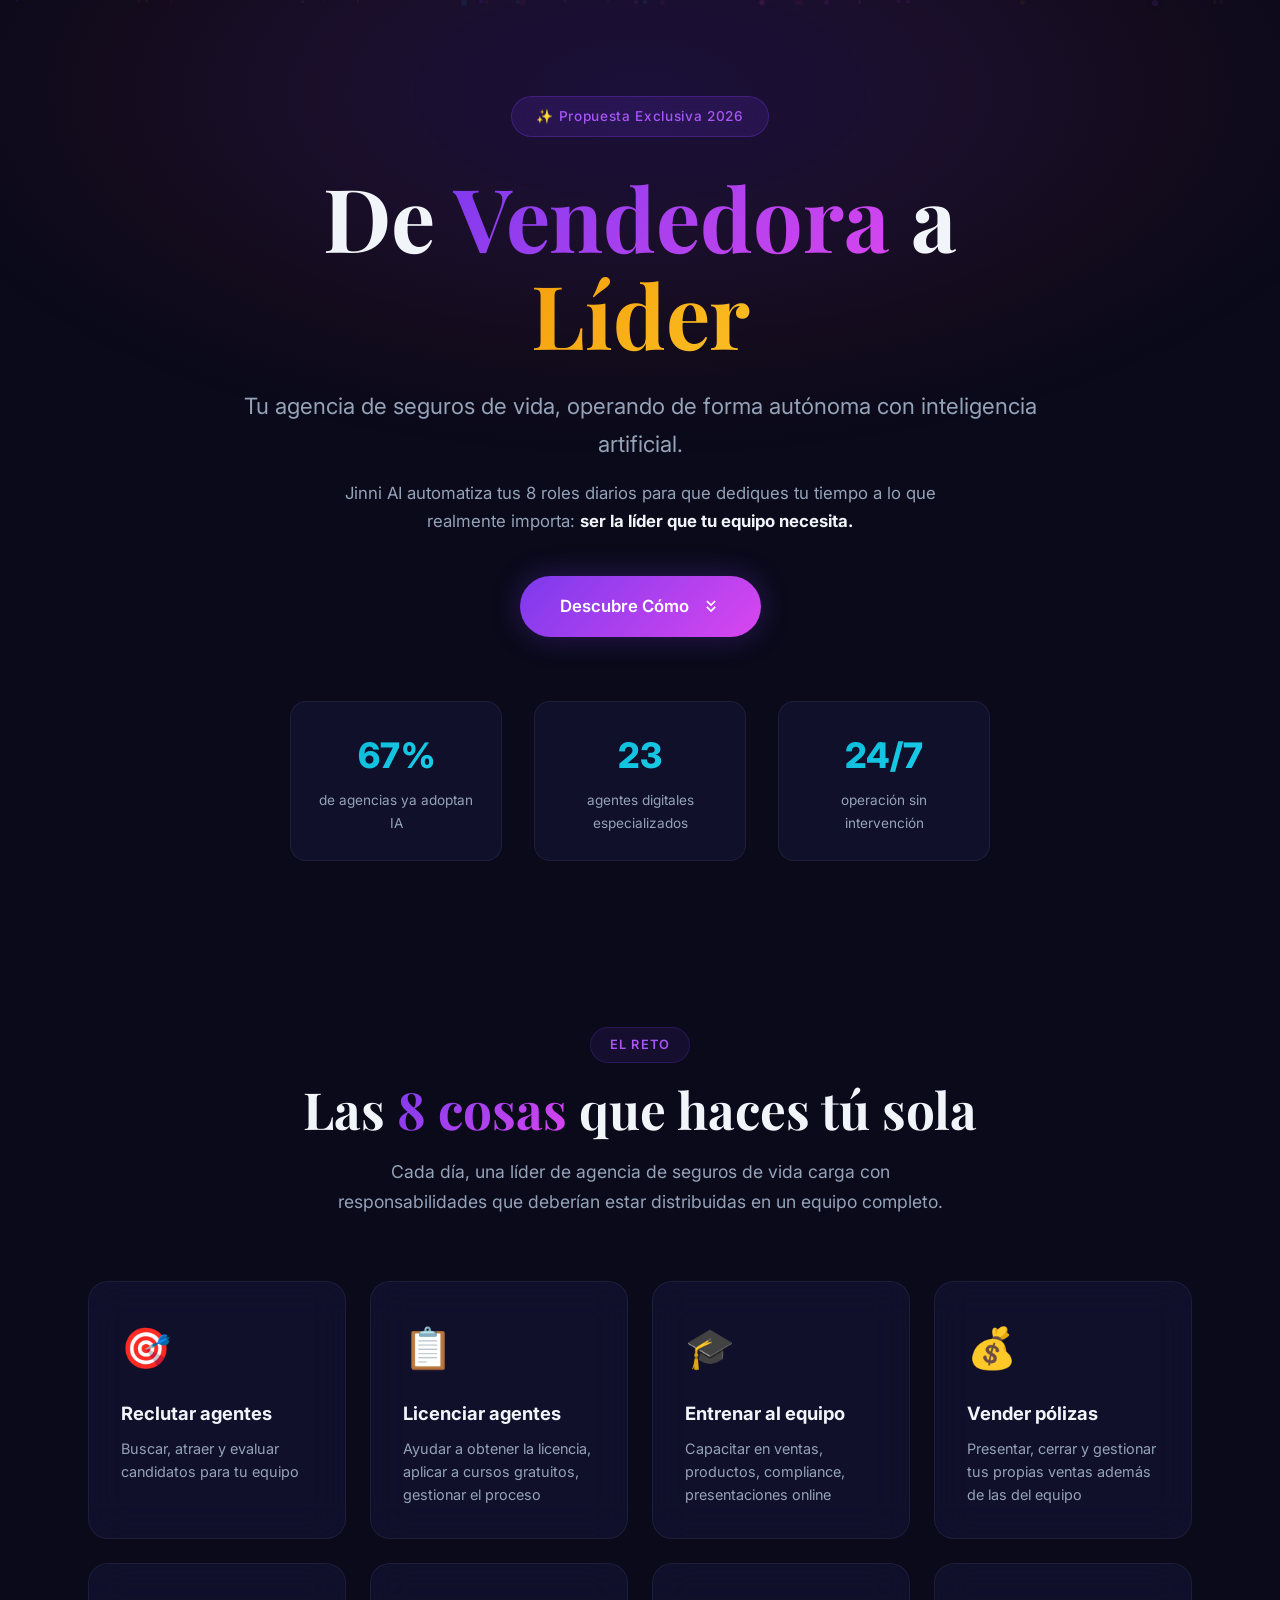
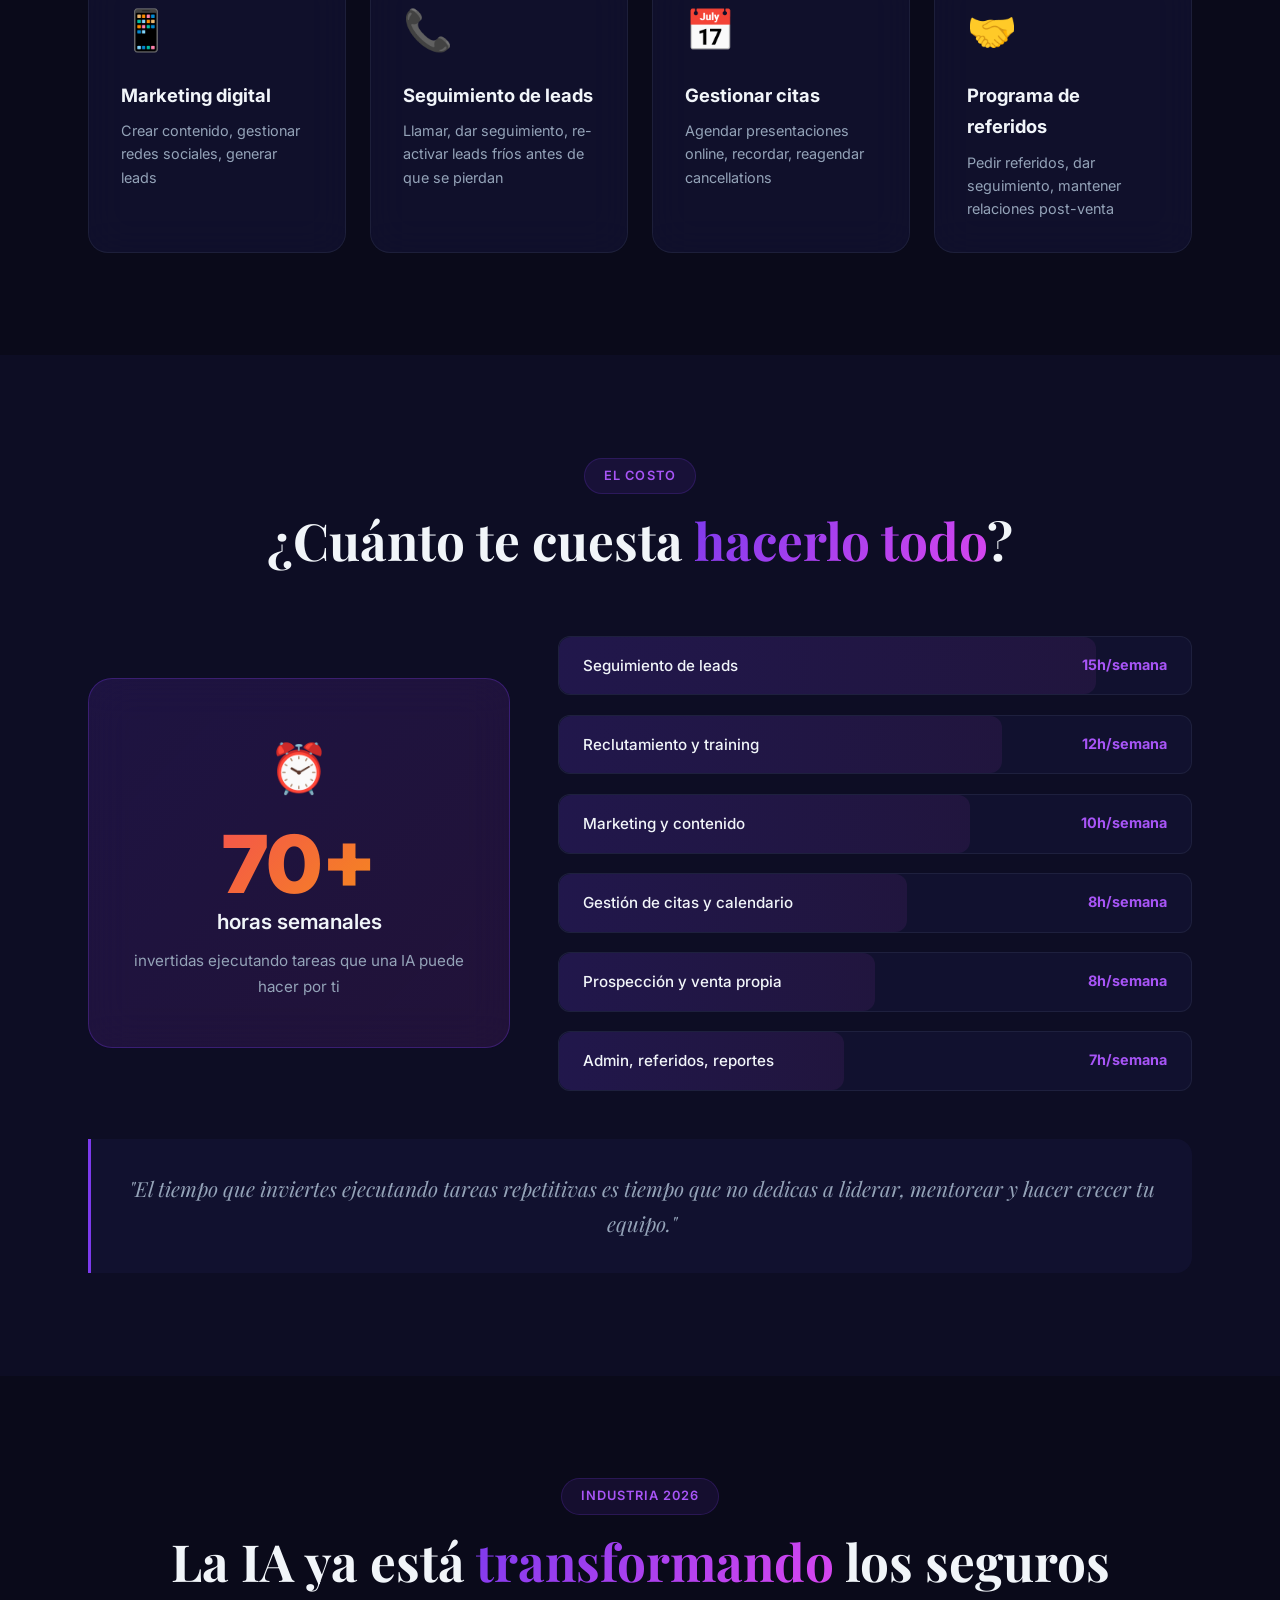
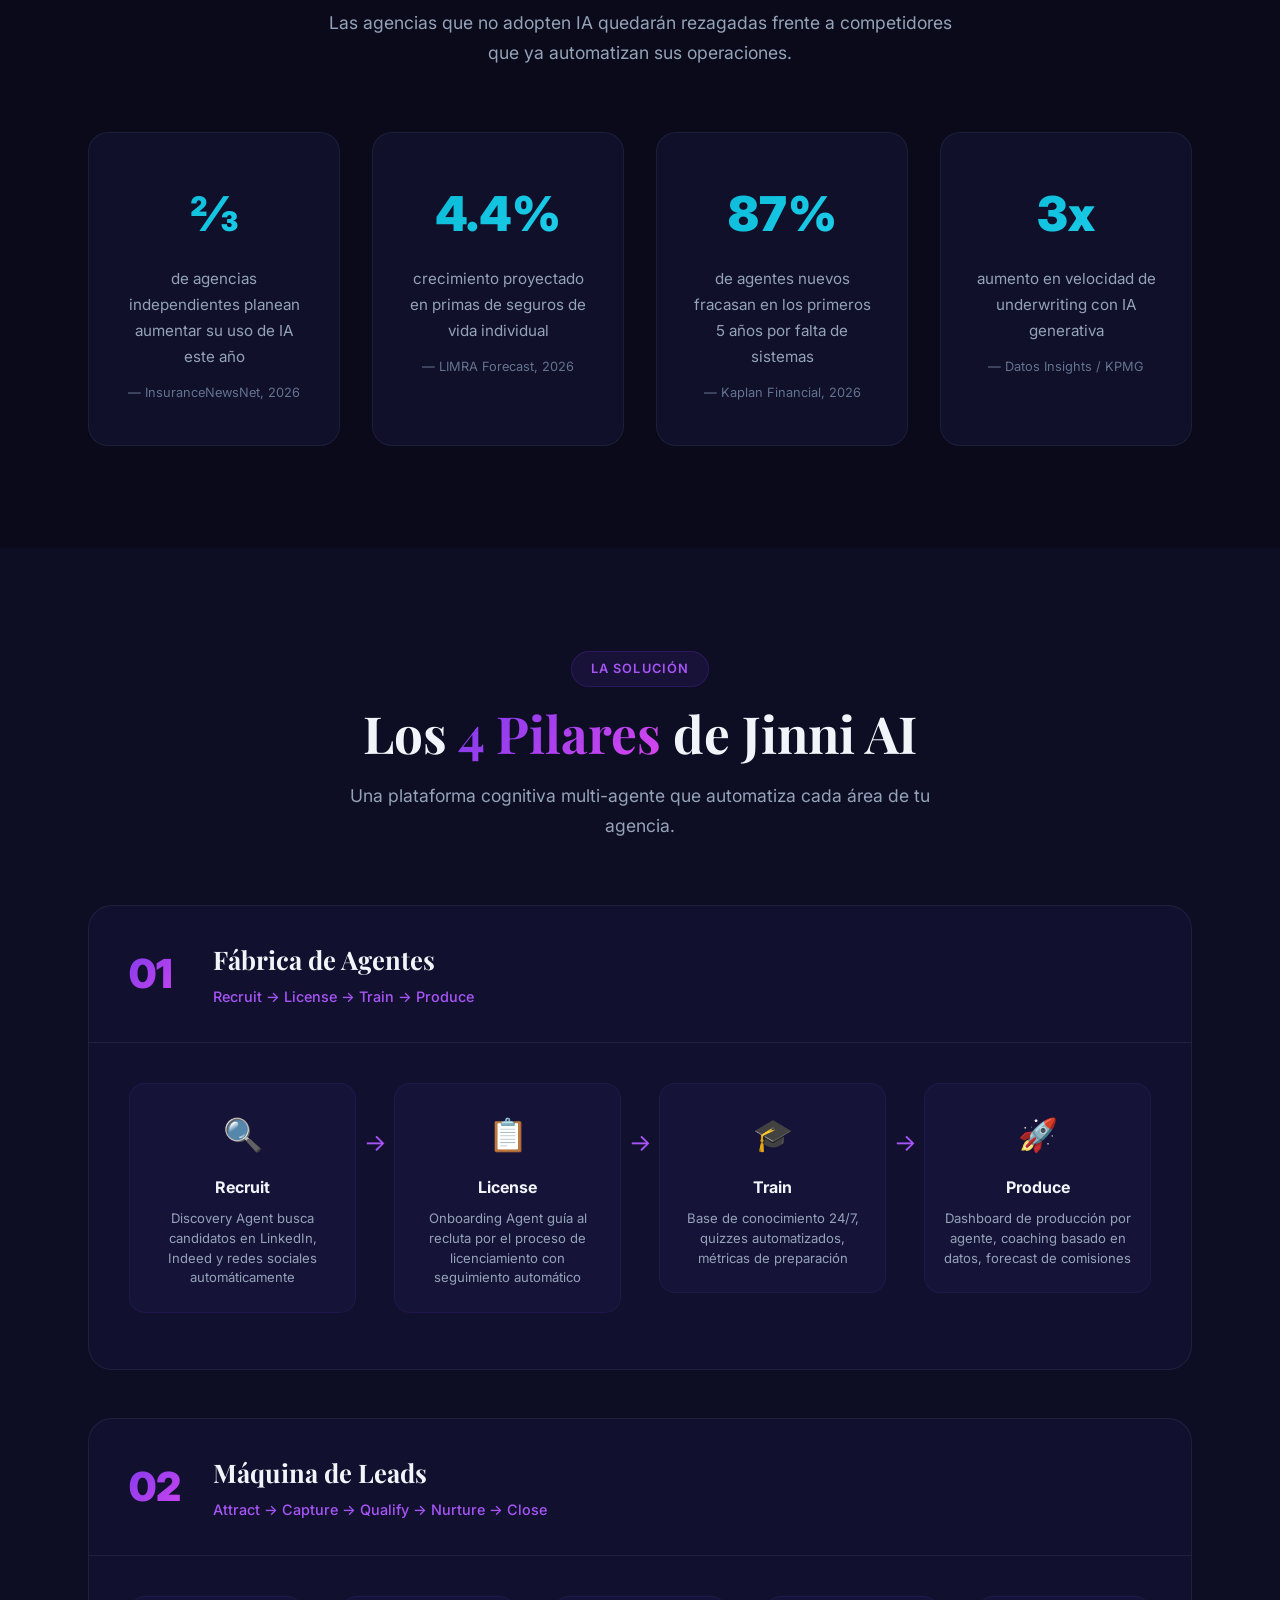
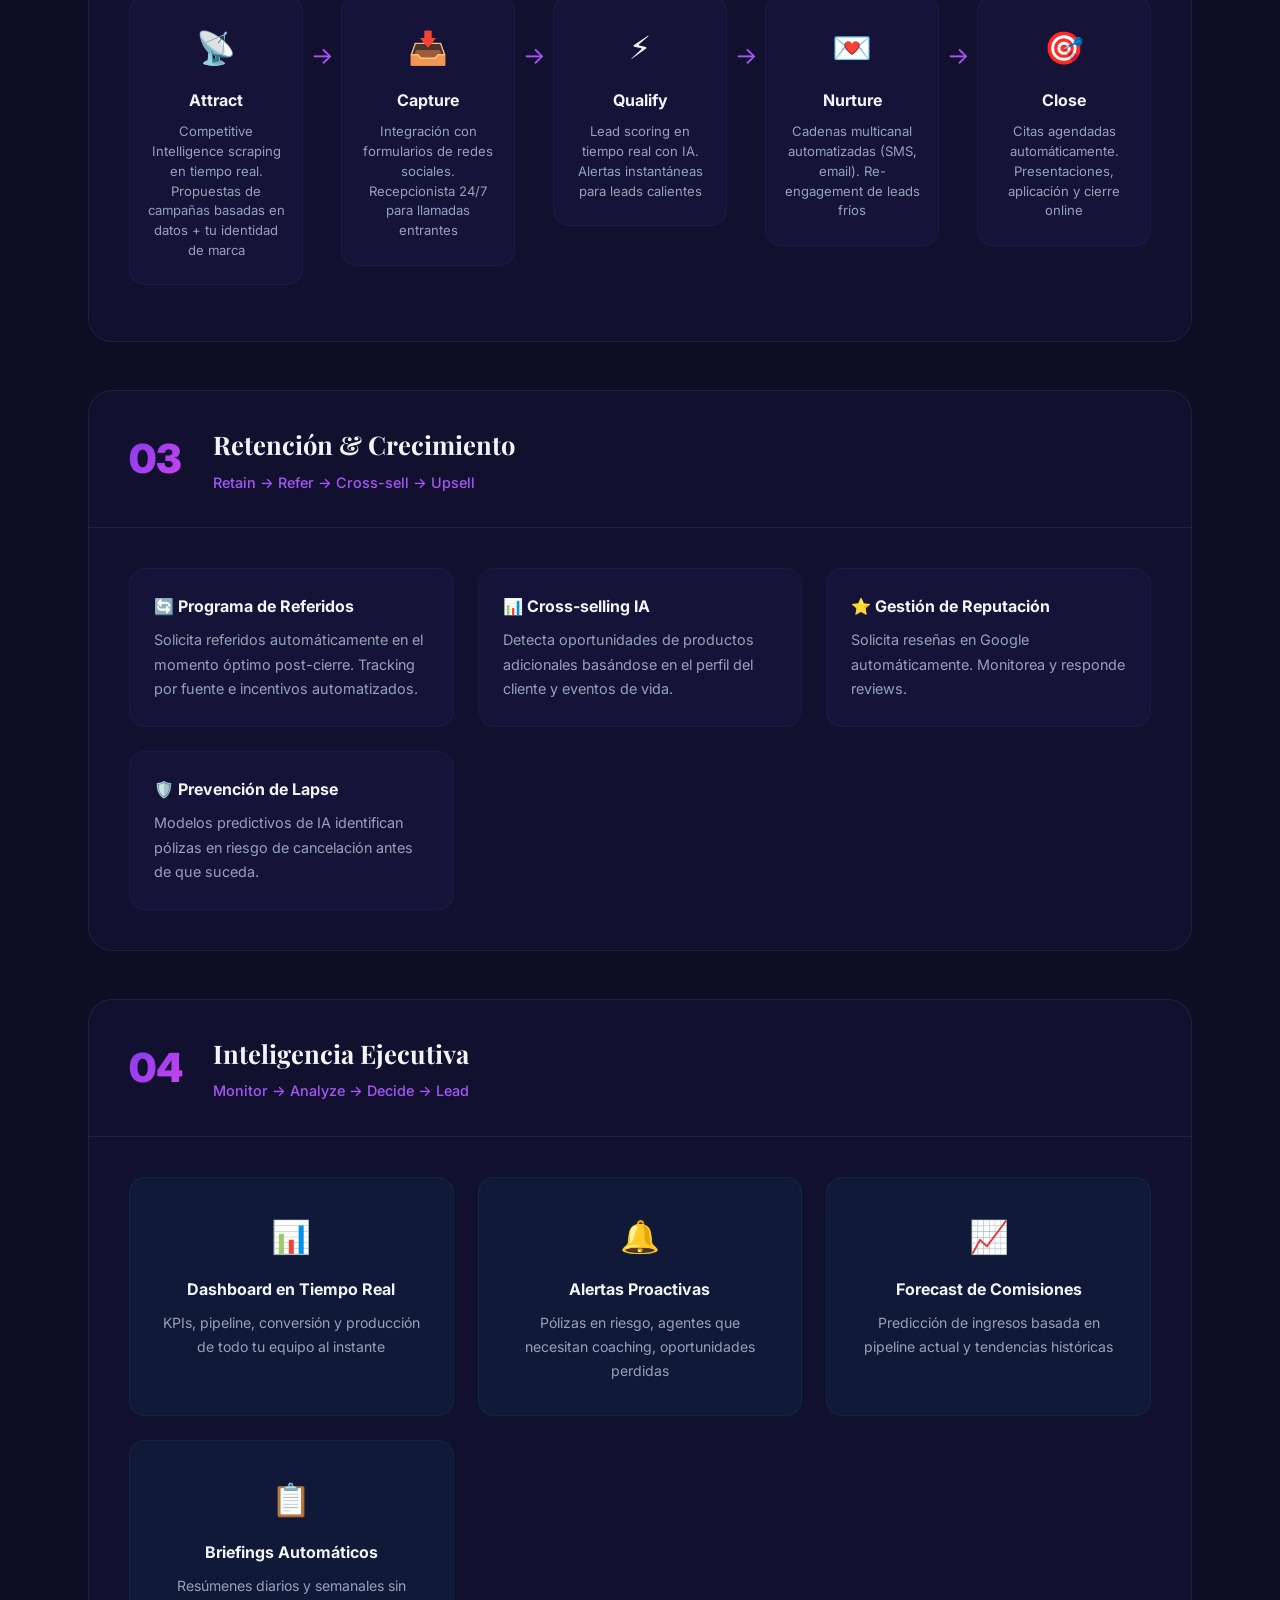
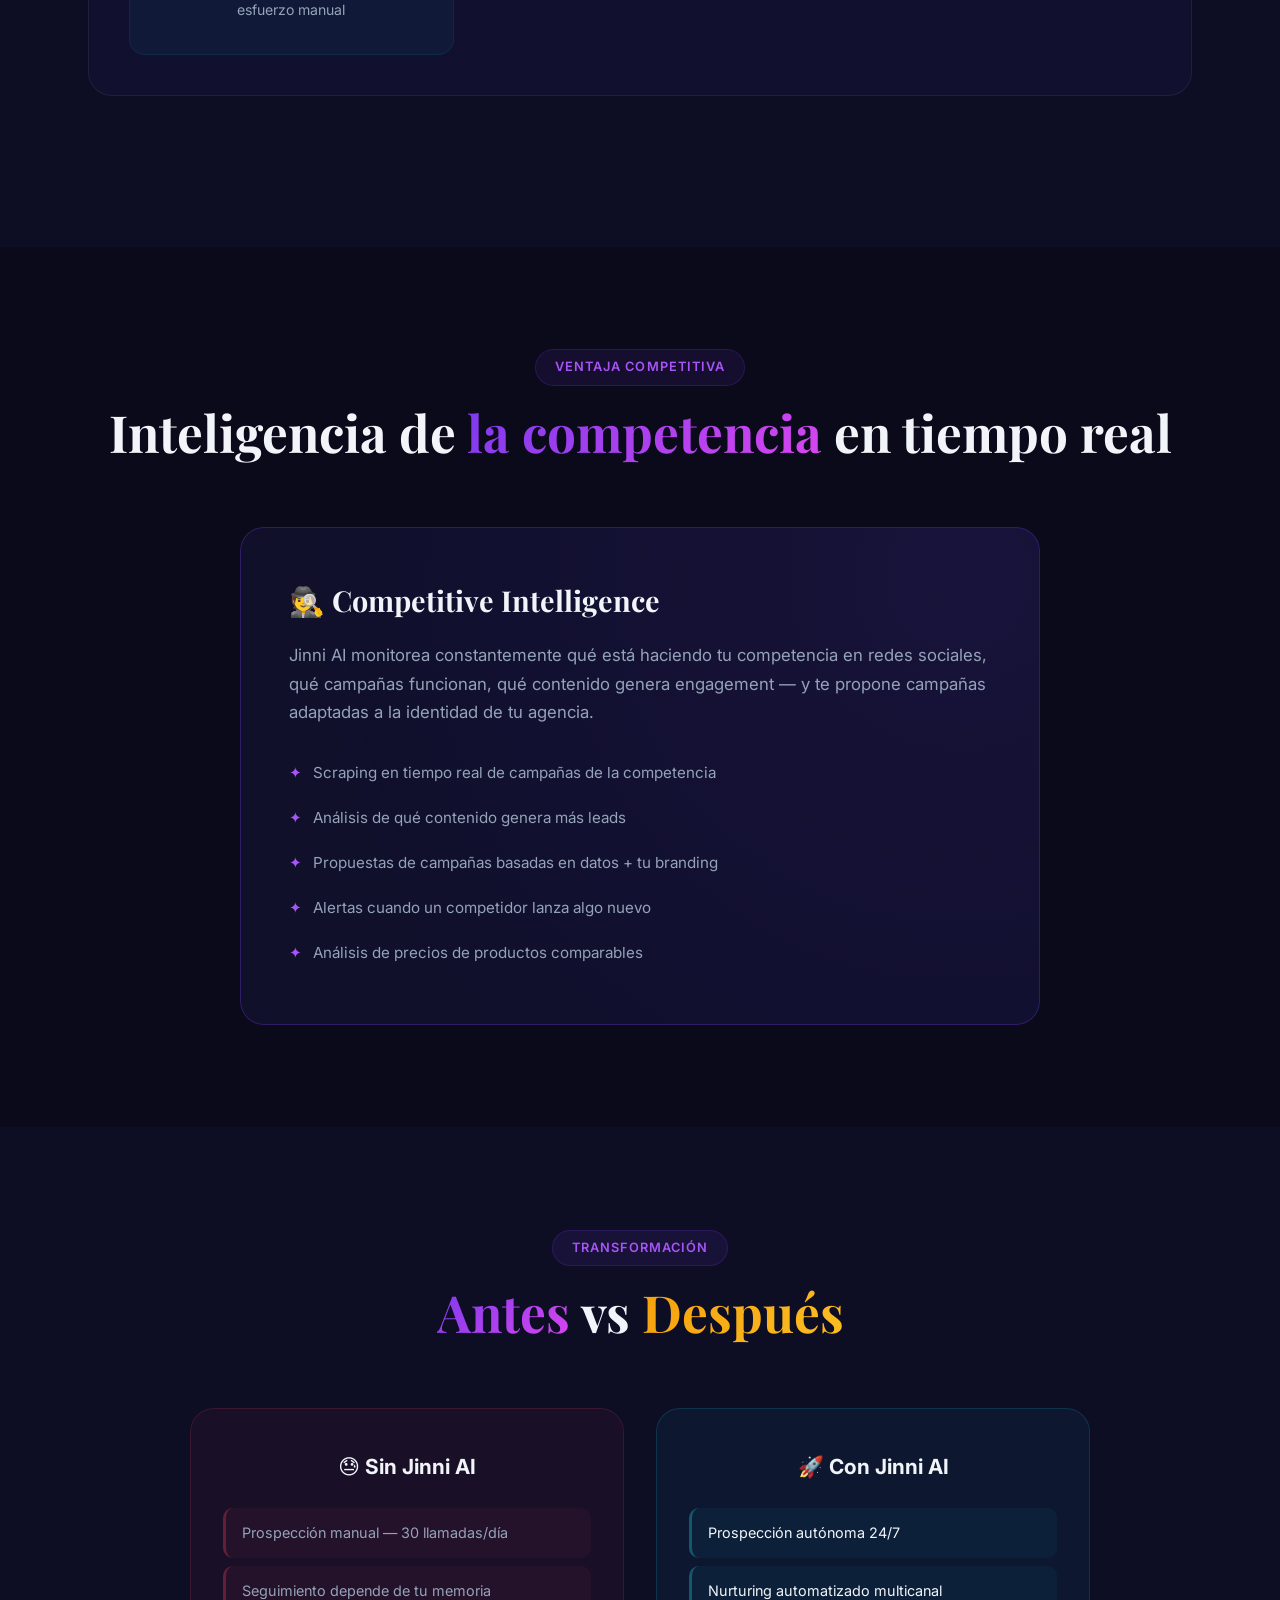
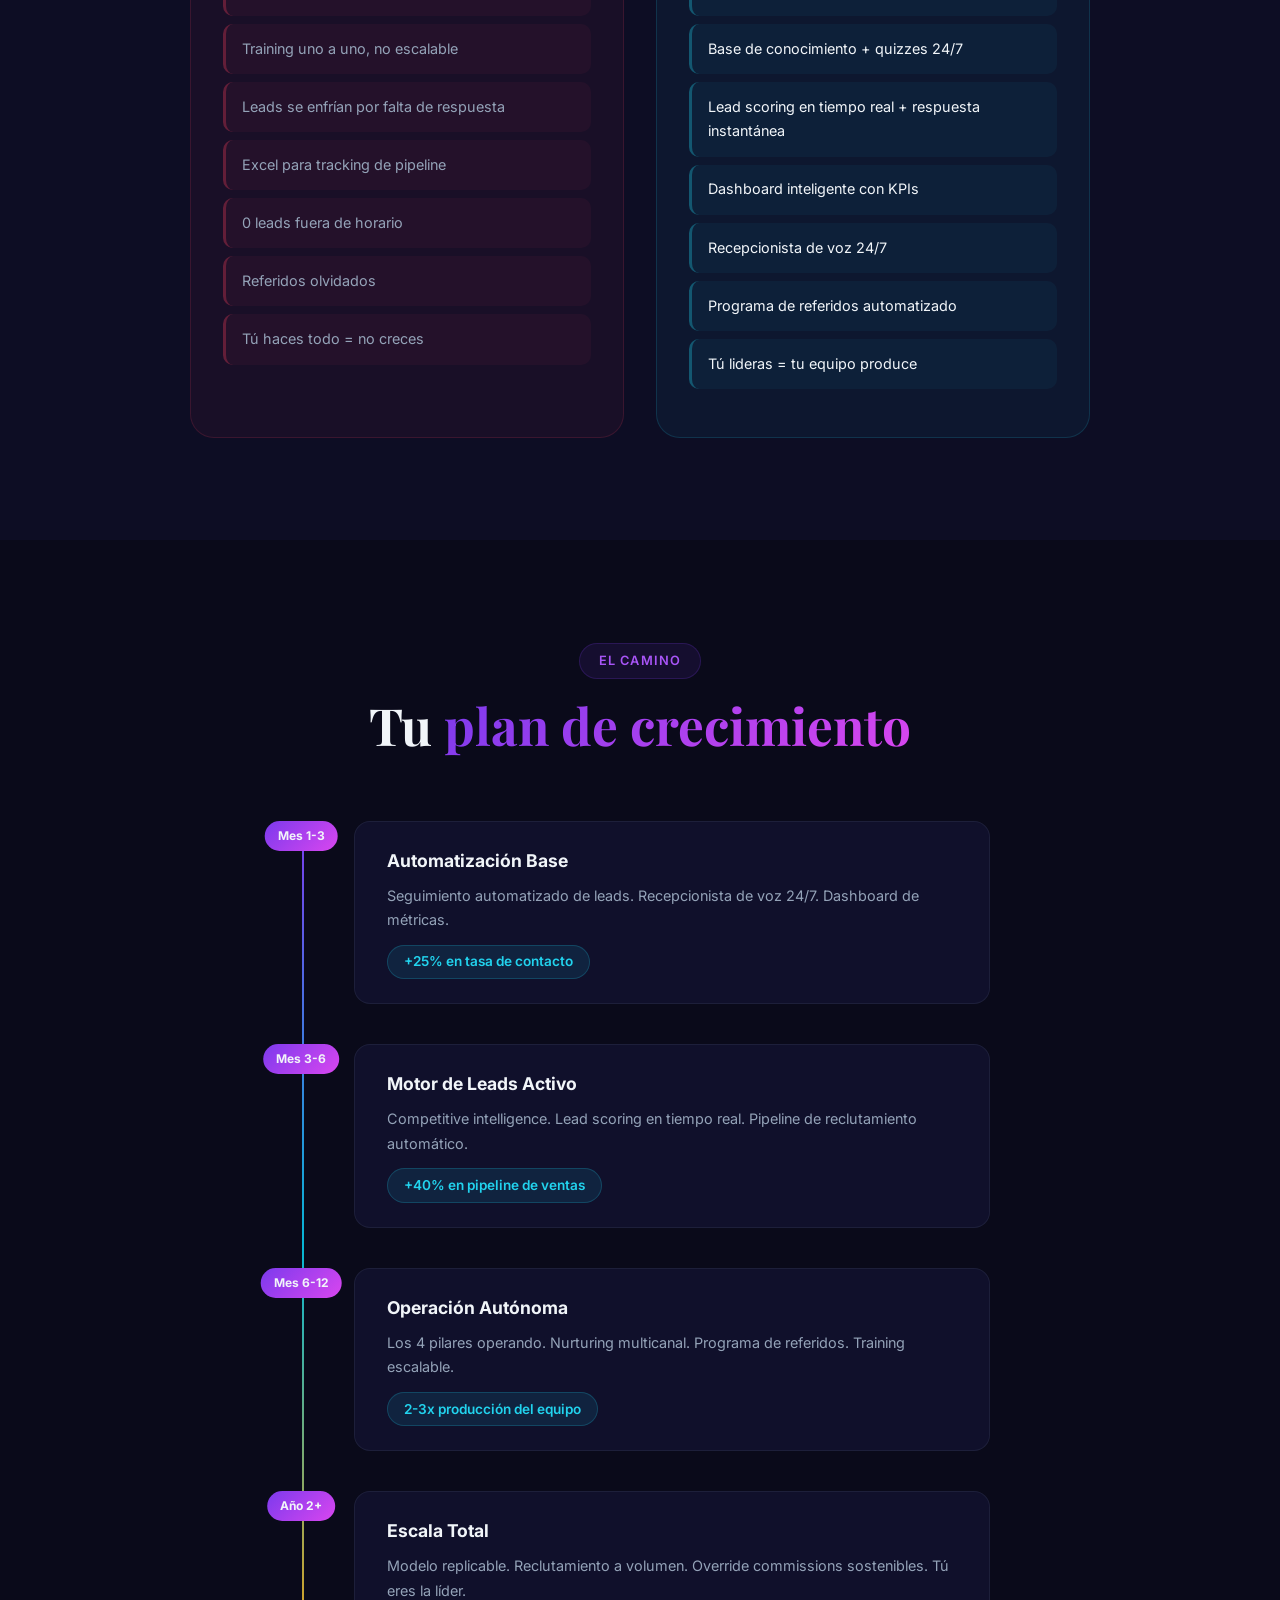
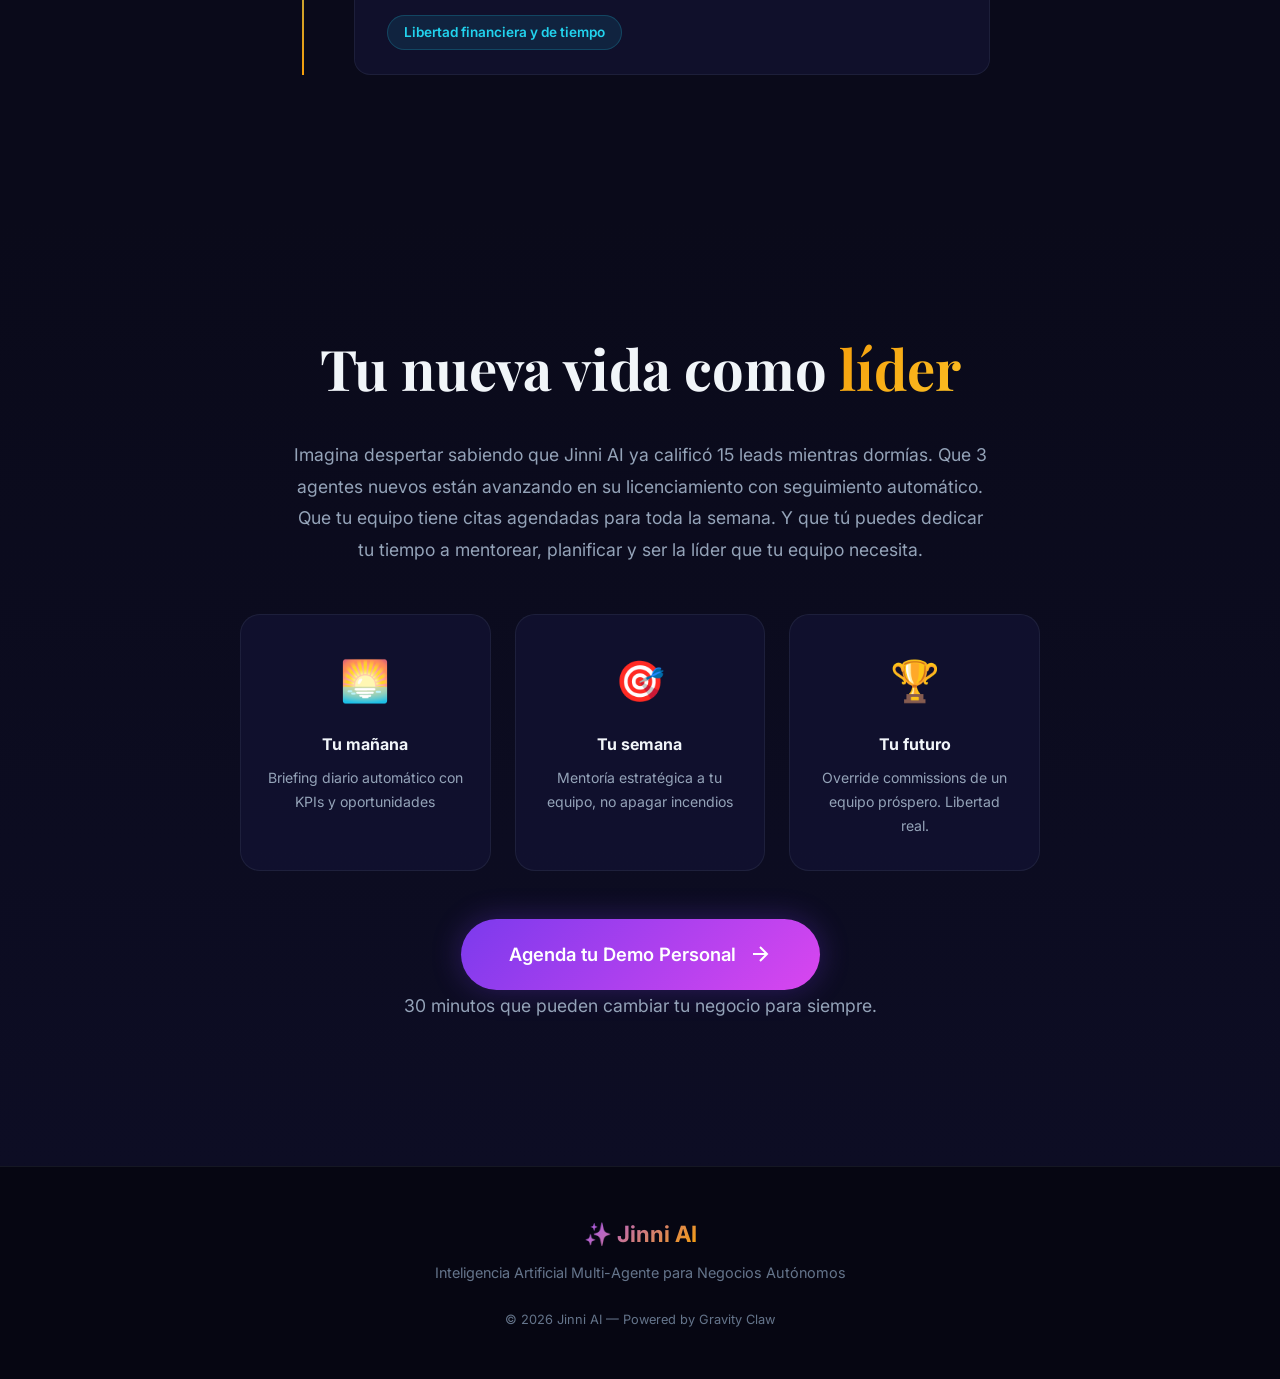
==== index.html @ 2d100db9 "feat: Jinni AI proposal landing page for life insurance agency" ====
<!DOCTYPE html>
<html lang="es">
<head>
  <meta charset="UTF-8">
  <meta name="viewport" content="width=device-width, initial-scale=1.0">
  <title>Jinni AI — De Vendedora a Líder | Tu Agencia Autónoma</title>
  <meta name="description" content="Transforma tu agencia de seguros de vida con inteligencia artificial autónoma. Jinni AI automatiza reclutamiento, leads, ventas y operaciones para que tú puedas ser la líder que tu equipo necesita.">
  <link rel="preconnect" href="https://fonts.googleapis.com">
  <link rel="preconnect" href="https://fonts.gstatic.com" crossorigin>
  <link href="https://fonts.googleapis.com/css2?family=Inter:wght@300;400;500;600;700;800;900&family=Playfair+Display:ital,wght@0,400;0,700;1,400&display=swap" rel="stylesheet">
  <link rel="stylesheet" href="style.css">
</head>
<body>
  <!-- Floating particles background -->
  <div class="particles" id="particles"></div>

  <!-- Hero Section -->
  <header class="hero" id="hero">
    <div class="hero-glow"></div>
    <div class="hero-content">
      <div class="hero-badge">✨ Propuesta Exclusiva 2026</div>
      <h1 class="hero-title">
        De <span class="gradient-text">Vendedora</span> a <span class="gradient-text-2">Líder</span>
      </h1>
      <p class="hero-subtitle">Tu agencia de seguros de vida, operando de forma autónoma con inteligencia artificial.</p>
      <p class="hero-description">Jinni AI automatiza tus 8 roles diarios para que dediques tu tiempo a lo que realmente importa: <strong>ser la líder que tu equipo necesita.</strong></p>
      <a href="#reto" class="cta-button">
        <span>Descubre Cómo</span>
        <svg width="20" height="20" viewBox="0 0 24 24" fill="none" stroke="currentColor" stroke-width="2"><path d="M7 13l5 5 5-5M7 6l5 5 5-5"/></svg>
      </a>
    </div>
    <div class="hero-stats">
      <div class="stat-card">
        <div class="stat-number">67%</div>
        <div class="stat-label">de agencias ya adoptan IA</div>
      </div>
      <div class="stat-card">
        <div class="stat-number">23</div>
        <div class="stat-label">agentes digitales especializados</div>
      </div>
      <div class="stat-card">
        <div class="stat-number">24/7</div>
        <div class="stat-label">operación sin intervención</div>
      </div>
    </div>
  </header>

  <!-- El Reto Section -->
  <section class="section" id="reto">
    <div class="container">
      <div class="section-header">
        <span class="section-tag">El Reto</span>
        <h2>Las <span class="gradient-text">8 cosas</span> que haces tú sola</h2>
        <p class="section-desc">Cada día, una líder de agencia de seguros de vida carga con responsabilidades que deberían estar distribuidas en un equipo completo.</p>
      </div>
      <div class="challenge-grid">
        <div class="challenge-card" data-delay="0">
          <div class="challenge-icon">🎯</div>
          <h3>Reclutar agentes</h3>
          <p>Buscar, atraer y evaluar candidatos para tu equipo</p>
        </div>
        <div class="challenge-card" data-delay="100">
          <div class="challenge-icon">📋</div>
          <h3>Licenciar agentes</h3>
          <p>Ayudar a obtener la licencia, aplicar a cursos gratuitos, gestionar el proceso</p>
        </div>
        <div class="challenge-card" data-delay="200">
          <div class="challenge-icon">🎓</div>
          <h3>Entrenar al equipo</h3>
          <p>Capacitar en ventas, productos, compliance, presentaciones online</p>
        </div>
        <div class="challenge-card" data-delay="300">
          <div class="challenge-icon">💰</div>
          <h3>Vender pólizas</h3>
          <p>Presentar, cerrar y gestionar tus propias ventas además de las del equipo</p>
        </div>
        <div class="challenge-card" data-delay="400">
          <div class="challenge-icon">📱</div>
          <h3>Marketing digital</h3>
          <p>Crear contenido, gestionar redes sociales, generar leads</p>
        </div>
        <div class="challenge-card" data-delay="500">
          <div class="challenge-icon">📞</div>
          <h3>Seguimiento de leads</h3>
          <p>Llamar, dar seguimiento, re-activar leads fríos antes de que se pierdan</p>
        </div>
        <div class="challenge-card" data-delay="600">
          <div class="challenge-icon">📅</div>
          <h3>Gestionar citas</h3>
          <p>Agendar presentaciones online, recordar, reagendar cancellations</p>
        </div>
        <div class="challenge-card" data-delay="700">
          <div class="challenge-icon">🤝</div>
          <h3>Programa de referidos</h3>
          <p>Pedir referidos, dar seguimiento, mantener relaciones post-venta</p>
        </div>
      </div>
    </div>
  </section>

  <!-- El Costo Section -->
  <section class="section section-dark" id="costo">
    <div class="container">
      <div class="section-header">
        <span class="section-tag">El Costo</span>
        <h2>¿Cuánto te cuesta <span class="gradient-text">hacerlo todo</span>?</h2>
      </div>
      <div class="cost-layout">
        <div class="cost-card-big">
          <div class="cost-icon">⏰</div>
          <div class="cost-number">70+</div>
          <div class="cost-unit">horas semanales</div>
          <p>invertidas ejecutando tareas que una IA puede hacer por ti</p>
        </div>
        <div class="cost-details">
          <div class="cost-item">
            <div class="cost-item-bar" style="--width: 85%"></div>
            <span class="cost-item-label">Seguimiento de leads</span>
            <span class="cost-item-value">15h/semana</span>
          </div>
          <div class="cost-item">
            <div class="cost-item-bar" style="--width: 70%"></div>
            <span class="cost-item-label">Reclutamiento y training</span>
            <span class="cost-item-value">12h/semana</span>
          </div>
          <div class="cost-item">
            <div class="cost-item-bar" style="--width: 65%"></div>
            <span class="cost-item-label">Marketing y contenido</span>
            <span class="cost-item-value">10h/semana</span>
          </div>
          <div class="cost-item">
            <div class="cost-item-bar" style="--width: 55%"></div>
            <span class="cost-item-label">Gestión de citas y calendario</span>
            <span class="cost-item-value">8h/semana</span>
          </div>
          <div class="cost-item">
            <div class="cost-item-bar" style="--width: 50%"></div>
            <span class="cost-item-label">Prospección y venta propia</span>
            <span class="cost-item-value">8h/semana</span>
          </div>
          <div class="cost-item">
            <div class="cost-item-bar" style="--width: 45%"></div>
            <span class="cost-item-label">Admin, referidos, reportes</span>
            <span class="cost-item-value">7h/semana</span>
          </div>
        </div>
      </div>
      <div class="cost-quote">
        <blockquote>"El tiempo que inviertes ejecutando tareas repetitivas es tiempo que no dedicas a liderar, mentorear y hacer crecer tu equipo."</blockquote>
      </div>
    </div>
  </section>

  <!-- Industria 2026 -->
  <section class="section" id="industria">
    <div class="container">
      <div class="section-header">
        <span class="section-tag">Industria 2026</span>
        <h2>La IA ya está <span class="gradient-text">transformando</span> los seguros</h2>
        <p class="section-desc">Las agencias que no adopten IA quedarán rezagadas frente a competidores que ya automatizan sus operaciones.</p>
      </div>
      <div class="industry-grid">
        <div class="industry-stat">
          <div class="industry-number">⅔</div>
          <p>de agencias independientes planean aumentar su uso de IA este año</p>
          <cite>— InsuranceNewsNet, 2026</cite>
        </div>
        <div class="industry-stat">
          <div class="industry-number">4.4%</div>
          <p>crecimiento proyectado en primas de seguros de vida individual</p>
          <cite>— LIMRA Forecast, 2026</cite>
        </div>
        <div class="industry-stat">
          <div class="industry-number">87%</div>
          <p>de agentes nuevos fracasan en los primeros 5 años por falta de sistemas</p>
          <cite>— Kaplan Financial, 2026</cite>
        </div>
        <div class="industry-stat">
          <div class="industry-number">3x</div>
          <p>aumento en velocidad de underwriting con IA generativa</p>
          <cite>— Datos Insights / KPMG</cite>
        </div>
      </div>
    </div>
  </section>

  <!-- Los 4 Pilares -->
  <section class="section section-dark" id="pilares">
    <div class="container">
      <div class="section-header">
        <span class="section-tag">La Solución</span>
        <h2>Los <span class="gradient-text">4 Pilares</span> de Jinni AI</h2>
        <p class="section-desc">Una plataforma cognitiva multi-agente que automatiza cada área de tu agencia.</p>
      </div>

      <!-- Pilar 1 -->
      <div class="pilar" id="pilar1">
        <div class="pilar-header">
          <div class="pilar-number">01</div>
          <div>
            <h3>Fábrica de Agentes</h3>
            <p class="pilar-subtitle">Recruit → License → Train → Produce</p>
          </div>
        </div>
        <div class="pilar-content">
          <div class="pipeline">
            <div class="pipeline-step">
              <div class="pipeline-icon">🔍</div>
              <h4>Recruit</h4>
              <p>Discovery Agent busca candidatos en LinkedIn, Indeed y redes sociales automáticamente</p>
            </div>
            <div class="pipeline-arrow">→</div>
            <div class="pipeline-step">
              <div class="pipeline-icon">📋</div>
              <h4>License</h4>
              <p>Onboarding Agent guía al recluta por el proceso de licenciamiento con seguimiento automático</p>
            </div>
            <div class="pipeline-arrow">→</div>
            <div class="pipeline-step">
              <div class="pipeline-icon">🎓</div>
              <h4>Train</h4>
              <p>Base de conocimiento 24/7, quizzes automatizados, métricas de preparación</p>
            </div>
            <div class="pipeline-arrow">→</div>
            <div class="pipeline-step">
              <div class="pipeline-icon">🚀</div>
              <h4>Produce</h4>
              <p>Dashboard de producción por agente, coaching basado en datos, forecast de comisiones</p>
            </div>
          </div>
        </div>
      </div>

      <!-- Pilar 2 -->
      <div class="pilar" id="pilar2">
        <div class="pilar-header">
          <div class="pilar-number">02</div>
          <div>
            <h3>Máquina de Leads</h3>
            <p class="pilar-subtitle">Attract → Capture → Qualify → Nurture → Close</p>
          </div>
        </div>
        <div class="pilar-content">
          <div class="pipeline">
            <div class="pipeline-step">
              <div class="pipeline-icon">📡</div>
              <h4>Attract</h4>
              <p>Competitive Intelligence scraping en tiempo real. Propuestas de campañas basadas en datos + tu identidad de marca</p>
            </div>
            <div class="pipeline-arrow">→</div>
            <div class="pipeline-step">
              <div class="pipeline-icon">📥</div>
              <h4>Capture</h4>
              <p>Integración con formularios de redes sociales. Recepcionista 24/7 para llamadas entrantes</p>
            </div>
            <div class="pipeline-arrow">→</div>
            <div class="pipeline-step">
              <div class="pipeline-icon">⚡</div>
              <h4>Qualify</h4>
              <p>Lead scoring en tiempo real con IA. Alertas instantáneas para leads calientes</p>
            </div>
            <div class="pipeline-arrow">→</div>
            <div class="pipeline-step">
              <div class="pipeline-icon">💌</div>
              <h4>Nurture</h4>
              <p>Cadenas multicanal automatizadas (SMS, email). Re-engagement de leads fríos</p>
            </div>
            <div class="pipeline-arrow">→</div>
            <div class="pipeline-step">
              <div class="pipeline-icon">🎯</div>
              <h4>Close</h4>
              <p>Citas agendadas automáticamente. Presentaciones, aplicación y cierre online</p>
            </div>
          </div>
        </div>
      </div>

      <!-- Pilar 3 -->
      <div class="pilar" id="pilar3">
        <div class="pilar-header">
          <div class="pilar-number">03</div>
          <div>
            <h3>Retención & Crecimiento</h3>
            <p class="pilar-subtitle">Retain → Refer → Cross-sell → Upsell</p>
          </div>
        </div>
        <div class="pilar-content">
          <div class="retention-grid">
            <div class="retention-card">
              <h4>🔄 Programa de Referidos</h4>
              <p>Solicita referidos automáticamente en el momento óptimo post-cierre. Tracking por fuente e incentivos automatizados.</p>
            </div>
            <div class="retention-card">
              <h4>📊 Cross-selling IA</h4>
              <p>Detecta oportunidades de productos adicionales basándose en el perfil del cliente y eventos de vida.</p>
            </div>
            <div class="retention-card">
              <h4>⭐ Gestión de Reputación</h4>
              <p>Solicita reseñas en Google automáticamente. Monitorea y responde reviews.</p>
            </div>
            <div class="retention-card">
              <h4>🛡️ Prevención de Lapse</h4>
              <p>Modelos predictivos de IA identifican pólizas en riesgo de cancelación antes de que suceda.</p>
            </div>
          </div>
        </div>
      </div>

      <!-- Pilar 4 -->
      <div class="pilar" id="pilar4">
        <div class="pilar-header">
          <div class="pilar-number">04</div>
          <div>
            <h3>Inteligencia Ejecutiva</h3>
            <p class="pilar-subtitle">Monitor → Analyze → Decide → Lead</p>
          </div>
        </div>
        <div class="pilar-content">
          <div class="intel-features">
            <div class="intel-card">
              <div class="intel-icon">📊</div>
              <h4>Dashboard en Tiempo Real</h4>
              <p>KPIs, pipeline, conversión y producción de todo tu equipo al instante</p>
            </div>
            <div class="intel-card">
              <div class="intel-icon">🔔</div>
              <h4>Alertas Proactivas</h4>
              <p>Pólizas en riesgo, agentes que necesitan coaching, oportunidades perdidas</p>
            </div>
            <div class="intel-card">
              <div class="intel-icon">📈</div>
              <h4>Forecast de Comisiones</h4>
              <p>Predicción de ingresos basada en pipeline actual y tendencias históricas</p>
            </div>
            <div class="intel-card">
              <div class="intel-icon">📋</div>
              <h4>Briefings Automáticos</h4>
              <p>Resúmenes diarios y semanales sin esfuerzo manual</p>
            </div>
          </div>
        </div>
      </div>
    </div>
  </section>

  <!-- Competitive Intelligence -->
  <section class="section" id="intel">
    <div class="container">
      <div class="section-header">
        <span class="section-tag">Ventaja Competitiva</span>
        <h2>Inteligencia de <span class="gradient-text">la competencia</span> en tiempo real</h2>
      </div>
      <div class="intel-showcase">
        <div class="intel-main">
          <div class="intel-pulse"></div>
          <h3>🕵️ Competitive Intelligence</h3>
          <p>Jinni AI monitorea constantemente qué está haciendo tu competencia en redes sociales, qué campañas funcionan, qué contenido genera engagement — y te propone campañas adaptadas a la identidad de tu agencia.</p>
          <ul class="intel-list">
            <li>Scraping en tiempo real de campañas de la competencia</li>
            <li>Análisis de qué contenido genera más leads</li>
            <li>Propuestas de campañas basadas en datos + tu branding</li>
            <li>Alertas cuando un competidor lanza algo nuevo</li>
            <li>Análisis de precios de productos comparables</li>
          </ul>
        </div>
      </div>
    </div>
  </section>

  <!-- Antes vs Después -->
  <section class="section section-dark" id="comparativa">
    <div class="container">
      <div class="section-header">
        <span class="section-tag">Transformación</span>
        <h2><span class="gradient-text">Antes</span> vs <span class="gradient-text-2">Después</span></h2>
      </div>
      <div class="comparison-table">
        <div class="comparison-col comparison-before">
          <h3>😓 Sin Jinni AI</h3>
          <div class="comparison-item">Prospección manual — 30 llamadas/día</div>
          <div class="comparison-item">Seguimiento depende de tu memoria</div>
          <div class="comparison-item">Training uno a uno, no escalable</div>
          <div class="comparison-item">Leads se enfrían por falta de respuesta</div>
          <div class="comparison-item">Excel para tracking de pipeline</div>
          <div class="comparison-item">0 leads fuera de horario</div>
          <div class="comparison-item">Referidos olvidados</div>
          <div class="comparison-item">Tú haces todo = no creces</div>
        </div>
        <div class="comparison-col comparison-after">
          <h3>🚀 Con Jinni AI</h3>
          <div class="comparison-item">Prospección autónoma 24/7</div>
          <div class="comparison-item">Nurturing automatizado multicanal</div>
          <div class="comparison-item">Base de conocimiento + quizzes 24/7</div>
          <div class="comparison-item">Lead scoring en tiempo real + respuesta instantánea</div>
          <div class="comparison-item">Dashboard inteligente con KPIs</div>
          <div class="comparison-item">Recepcionista de voz 24/7</div>
          <div class="comparison-item">Programa de referidos automatizado</div>
          <div class="comparison-item">Tú lideras = tu equipo produce</div>
        </div>
      </div>
    </div>
  </section>

  <!-- Timeline ROI -->
  <section class="section" id="roi">
    <div class="container">
      <div class="section-header">
        <span class="section-tag">El Camino</span>
        <h2>Tu <span class="gradient-text">plan de crecimiento</span></h2>
      </div>
      <div class="timeline">
        <div class="timeline-item">
          <div class="timeline-badge">Mes 1-3</div>
          <div class="timeline-content">
            <h4>Automatización Base</h4>
            <p>Seguimiento automatizado de leads. Recepcionista de voz 24/7. Dashboard de métricas.</p>
            <div class="timeline-metric">+25% en tasa de contacto</div>
          </div>
        </div>
        <div class="timeline-item">
          <div class="timeline-badge">Mes 3-6</div>
          <div class="timeline-content">
            <h4>Motor de Leads Activo</h4>
            <p>Competitive intelligence. Lead scoring en tiempo real. Pipeline de reclutamiento automático.</p>
            <div class="timeline-metric">+40% en pipeline de ventas</div>
          </div>
        </div>
        <div class="timeline-item">
          <div class="timeline-badge">Mes 6-12</div>
          <div class="timeline-content">
            <h4>Operación Autónoma</h4>
            <p>Los 4 pilares operando. Nurturing multicanal. Programa de referidos. Training escalable.</p>
            <div class="timeline-metric">2-3x producción del equipo</div>
          </div>
        </div>
        <div class="timeline-item">
          <div class="timeline-badge">Año 2+</div>
          <div class="timeline-content">
            <h4>Escala Total</h4>
            <p>Modelo replicable. Reclutamiento a volumen. Override commissions sostenibles. Tú eres la líder.</p>
            <div class="timeline-metric">Libertad financiera y de tiempo</div>
          </div>
        </div>
      </div>
    </div>
  </section>

  <!-- CTA Final -->
  <section class="section section-cta" id="cta">
    <div class="container">
      <div class="cta-content">
        <h2>Tu nueva vida como <span class="gradient-text-2">líder</span></h2>
        <p>Imagina despertar sabiendo que Jinni AI ya calificó 15 leads mientras dormías. Que 3 agentes nuevos están avanzando en su licenciamiento con seguimiento automático. Que tu equipo tiene citas agendadas para toda la semana. Y que tú puedes dedicar tu tiempo a mentorear, planificar y ser la líder que tu equipo necesita.</p>
        <div class="cta-vision">
          <div class="vision-card">
            <div class="vision-icon">🌅</div>
            <h4>Tu mañana</h4>
            <p>Briefing diario automático con KPIs y oportunidades</p>
          </div>
          <div class="vision-card">
            <div class="vision-icon">🎯</div>
            <h4>Tu semana</h4>
            <p>Mentoría estratégica a tu equipo, no apagar incendios</p>
          </div>
          <div class="vision-card">
            <div class="vision-icon">🏆</div>
            <h4>Tu futuro</h4>
            <p>Override commissions de un equipo próspero. Libertad real.</p>
          </div>
        </div>
        <a href="https://calendly.com" class="cta-button cta-button-large">
          <span>Agenda tu Demo Personal</span>
          <svg width="24" height="24" viewBox="0 0 24 24" fill="none" stroke="currentColor" stroke-width="2"><path d="M5 12h14M12 5l7 7-7 7"/></svg>
        </a>
        <p class="cta-note">30 minutos que pueden cambiar tu negocio para siempre.</p>
      </div>
    </div>
  </section>

  <!-- Footer -->
  <footer class="footer">
    <div class="container">
      <div class="footer-brand">
        <span class="footer-logo">✨ Jinni AI</span>
        <p>Inteligencia Artificial Multi-Agente para Negocios Autónomos</p>
      </div>
      <div class="footer-bottom">
        <p>© 2026 Jinni AI — Powered by Gravity Claw</p>
      </div>
    </div>
  </footer>

  <script src="script.js"></script>
</body>
</html>
---- style.css ----
/* ===========================
   Design System — Jinni AI Proposal
   Inspired by: mystical, ethereal, cosmic gradients
   =========================== */

:root {
  /* Cosmic palette */
  --bg-deep: #0a0a1a;
  --bg-section: #0d0d24;
  --bg-card: rgba(20, 20, 55, 0.6);
  --bg-card-hover: rgba(30, 30, 80, 0.8);
  
  /* Gradient colors */
  --aurora-1: #7c3aed;
  --aurora-2: #a855f7;
  --aurora-3: #d946ef;
  --aurora-4: #f43f5e;
  --gold-1: #f59e0b;
  --gold-2: #fbbf24;
  --teal-1: #06b6d4;
  --teal-2: #22d3ee;
  
  /* Text */
  --text-primary: #f1f5f9;
  --text-secondary: #94a3b8;
  --text-muted: #64748b;
  
  /* Borders */
  --border-subtle: rgba(148, 163, 184, 0.1);
  --border-glow: rgba(124, 58, 237, 0.3);
  
  /* Spacing */
  --section-padding: clamp(4rem, 8vw, 8rem);
  --container-max: 1200px;
  
  /* Typography */
  --font-sans: 'Inter', system-ui, -apple-system, sans-serif;
  --font-display: 'Playfair Display', Georgia, serif;
}

/* ===========================
   Reset & Base
   =========================== */
*, *::before, *::after {
  box-sizing: border-box;
  margin: 0;
  padding: 0;
}

html {
  scroll-behavior: smooth;
  -webkit-font-smoothing: antialiased;
  -moz-osx-font-smoothing: grayscale;
}

body {
  font-family: var(--font-sans);
  background: var(--bg-deep);
  color: var(--text-primary);
  line-height: 1.7;
  overflow-x: hidden;
}

.container {
  max-width: var(--container-max);
  margin: 0 auto;
  padding: 0 clamp(1.5rem, 4vw, 3rem);
}

/* ===========================
   Particles Background
   =========================== */
.particles {
  position: fixed;
  top: 0;
  left: 0;
  width: 100%;
  height: 100%;
  pointer-events: none;
  z-index: 0;
  overflow: hidden;
}

.particle {
  position: absolute;
  border-radius: 50%;
  opacity: 0.3;
  animation: float linear infinite;
}

@keyframes float {
  0% { transform: translateY(100vh) rotate(0deg); opacity: 0; }
  10% { opacity: 0.3; }
  90% { opacity: 0.3; }
  100% { transform: translateY(-10vh) rotate(720deg); opacity: 0; }
}

/* ===========================
   Hero Section
   =========================== */
.hero {
  position: relative;
  min-height: 100vh;
  display: flex;
  flex-direction: column;
  align-items: center;
  justify-content: center;
  text-align: center;
  padding: 6rem 2rem 4rem;
  overflow: hidden;
  z-index: 1;
}

.hero-glow {
  position: absolute;
  top: -30%;
  left: 50%;
  transform: translateX(-50%);
  width: 120%;
  height: 80%;
  background: radial-gradient(ellipse at center,
    rgba(124, 58, 237, 0.15) 0%,
    rgba(217, 70, 239, 0.08) 30%,
    rgba(244, 63, 94, 0.04) 50%,
    transparent 70%
  );
  pointer-events: none;
  animation: pulseGlow 8s ease-in-out infinite;
}

@keyframes pulseGlow {
  0%, 100% { opacity: 0.8; transform: translateX(-50%) scale(1); }
  50% { opacity: 1; transform: translateX(-50%) scale(1.05); }
}

.hero-badge {
  display: inline-block;
  padding: 0.5rem 1.5rem;
  background: rgba(124, 58, 237, 0.15);
  border: 1px solid var(--border-glow);
  border-radius: 100px;
  font-size: 0.85rem;
  font-weight: 500;
  color: var(--aurora-2);
  letter-spacing: 0.05em;
  margin-bottom: 2rem;
  backdrop-filter: blur(10px);
  animation: fadeInUp 0.8s ease-out;
}

.hero-content {
  position: relative;
  z-index: 2;
  max-width: 800px;
}

.hero-title {
  font-family: var(--font-display);
  font-size: clamp(3rem, 8vw, 5.5rem);
  font-weight: 700;
  line-height: 1.1;
  margin-bottom: 1.5rem;
  animation: fadeInUp 1s ease-out 0.2s both;
}

.gradient-text {
  background: linear-gradient(135deg, var(--aurora-1), var(--aurora-3));
  -webkit-background-clip: text;
  -webkit-text-fill-color: transparent;
  background-clip: text;
}

.gradient-text-2 {
  background: linear-gradient(135deg, var(--gold-1), var(--gold-2));
  -webkit-background-clip: text;
  -webkit-text-fill-color: transparent;
  background-clip: text;
}

.hero-subtitle {
  font-size: clamp(1.1rem, 2.5vw, 1.4rem);
  color: var(--text-secondary);
  margin-bottom: 1rem;
  animation: fadeInUp 1s ease-out 0.4s both;
}

.hero-description {
  font-size: 1.05rem;
  color: var(--text-secondary);
  max-width: 600px;
  margin: 0 auto 2.5rem;
  animation: fadeInUp 1s ease-out 0.5s both;
}

.hero-description strong {
  color: var(--text-primary);
}

.cta-button {
  display: inline-flex;
  align-items: center;
  gap: 0.75rem;
  padding: 1rem 2.5rem;
  background: linear-gradient(135deg, var(--aurora-1), var(--aurora-3));
  color: white;
  text-decoration: none;
  border-radius: 100px;
  font-weight: 600;
  font-size: 1.05rem;
  transition: all 0.4s cubic-bezier(0.16, 1, 0.3, 1);
  box-shadow: 0 0 30px rgba(124, 58, 237, 0.3);
  animation: fadeInUp 1s ease-out 0.6s both;
}

.cta-button:hover {
  transform: translateY(-3px);
  box-shadow: 0 0 50px rgba(124, 58, 237, 0.5);
}

.hero-stats {
  display: grid;
  grid-template-columns: repeat(3, 1fr);
  gap: 2rem;
  max-width: 700px;
  margin-top: 4rem;
  position: relative;
  z-index: 2;
  animation: fadeInUp 1s ease-out 0.8s both;
}

.stat-card {
  text-align: center;
  padding: 1.5rem;
  background: var(--bg-card);
  border: 1px solid var(--border-subtle);
  border-radius: 16px;
  backdrop-filter: blur(20px);
  transition: all 0.3s ease;
}

.stat-card:hover {
  border-color: var(--border-glow);
  transform: translateY(-4px);
}

.stat-number {
  font-size: 2.2rem;
  font-weight: 800;
  background: linear-gradient(135deg, var(--teal-1), var(--teal-2));
  -webkit-background-clip: text;
  -webkit-text-fill-color: transparent;
  background-clip: text;
}

.stat-label {
  font-size: 0.85rem;
  color: var(--text-secondary);
  margin-top: 0.25rem;
}

/* ===========================
   Sections Common
   =========================== */
.section {
  position: relative;
  padding: var(--section-padding) 0;
  z-index: 1;
}

.section-dark {
  background: var(--bg-section);
}

.section-header {
  text-align: center;
  margin-bottom: 4rem;
}

.section-tag {
  display: inline-block;
  padding: 0.4rem 1.2rem;
  background: rgba(124, 58, 237, 0.1);
  border: 1px solid rgba(124, 58, 237, 0.2);
  border-radius: 100px;
  font-size: 0.8rem;
  font-weight: 600;
  color: var(--aurora-2);
  letter-spacing: 0.08em;
  text-transform: uppercase;
  margin-bottom: 1rem;
}

.section-header h2 {
  font-family: var(--font-display);
  font-size: clamp(2rem, 5vw, 3.2rem);
  font-weight: 700;
  line-height: 1.2;
  margin-bottom: 1rem;
}

.section-desc {
  font-size: 1.1rem;
  color: var(--text-secondary);
  max-width: 650px;
  margin: 0 auto;
}

/* ===========================
   Challenge Grid (El Reto)
   =========================== */
.challenge-grid {
  display: grid;
  grid-template-columns: repeat(auto-fit, minmax(250px, 1fr));
  gap: 1.5rem;
}

.challenge-card {
  padding: 2rem;
  background: var(--bg-card);
  border: 1px solid var(--border-subtle);
  border-radius: 20px;
  backdrop-filter: blur(20px);
  transition: all 0.4s cubic-bezier(0.16, 1, 0.3, 1);
  opacity: 0;
  transform: translateY(20px);
}

.challenge-card.visible {
  opacity: 1;
  transform: translateY(0);
}

.challenge-card:hover {
  border-color: var(--aurora-3);
  transform: translateY(-6px);
  box-shadow: 0 20px 60px rgba(217, 70, 239, 0.1);
}

.challenge-icon {
  font-size: 2.5rem;
  margin-bottom: 1rem;
}

.challenge-card h3 {
  font-size: 1.15rem;
  font-weight: 700;
  margin-bottom: 0.5rem;
}

.challenge-card p {
  font-size: 0.9rem;
  color: var(--text-secondary);
  line-height: 1.6;
}

/* ===========================
   Cost Section
   =========================== */
.cost-layout {
  display: grid;
  grid-template-columns: 1fr 1.5fr;
  gap: 3rem;
  align-items: center;
  margin-bottom: 3rem;
}

.cost-card-big {
  text-align: center;
  padding: 3rem 2rem;
  background: linear-gradient(135deg, rgba(124, 58, 237, 0.15), rgba(217, 70, 239, 0.1));
  border: 1px solid var(--border-glow);
  border-radius: 24px;
  backdrop-filter: blur(20px);
}

.cost-icon {
  font-size: 3rem;
  margin-bottom: 1rem;
}

.cost-number {
  font-size: 5rem;
  font-weight: 900;
  background: linear-gradient(135deg, var(--aurora-4), var(--gold-1));
  -webkit-background-clip: text;
  -webkit-text-fill-color: transparent;
  background-clip: text;
  line-height: 1;
}

.cost-unit {
  font-size: 1.3rem;
  font-weight: 600;
  color: var(--text-primary);
  margin-bottom: 0.5rem;
}

.cost-card-big p {
  color: var(--text-secondary);
  font-size: 0.95rem;
}

.cost-details {
  display: flex;
  flex-direction: column;
  gap: 1.2rem;
}

.cost-item {
  position: relative;
  padding: 1rem 1.5rem;
  background: var(--bg-card);
  border-radius: 12px;
  border: 1px solid var(--border-subtle);
  overflow: hidden;
  display: flex;
  justify-content: space-between;
  align-items: center;
}

.cost-item-bar {
  position: absolute;
  left: 0;
  top: 0;
  bottom: 0;
  width: var(--width);
  background: linear-gradient(90deg, rgba(124, 58, 237, 0.15), rgba(217, 70, 239, 0.08));
  border-radius: 12px;
}

.cost-item-label {
  position: relative;
  z-index: 1;
  font-size: 0.95rem;
  font-weight: 500;
}

.cost-item-value {
  position: relative;
  z-index: 1;
  font-size: 0.9rem;
  font-weight: 700;
  color: var(--aurora-2);
}

.cost-quote blockquote {
  text-align: center;
  font-family: var(--font-display);
  font-style: italic;
  font-size: 1.3rem;
  color: var(--text-secondary);
  padding: 2rem;
  border-left: 3px solid var(--aurora-1);
  background: var(--bg-card);
  border-radius: 0 16px 16px 0;
}

/* ===========================
   Industry Stats
   =========================== */
.industry-grid {
  display: grid;
  grid-template-columns: repeat(auto-fit, minmax(240px, 1fr));
  gap: 2rem;
}

.industry-stat {
  padding: 2.5rem 2rem;
  background: var(--bg-card);
  border: 1px solid var(--border-subtle);
  border-radius: 20px;
  text-align: center;
  transition: all 0.3s ease;
}

.industry-stat:hover {
  border-color: var(--teal-1);
  transform: translateY(-4px);
}

.industry-number {
  font-size: 3rem;
  font-weight: 900;
  background: linear-gradient(135deg, var(--teal-1), var(--teal-2));
  -webkit-background-clip: text;
  -webkit-text-fill-color: transparent;
  background-clip: text;
  margin-bottom: 0.75rem;
}

.industry-stat p {
  color: var(--text-secondary);
  font-size: 0.95rem;
  margin-bottom: 0.5rem;
}

.industry-stat cite {
  font-size: 0.8rem;
  color: var(--text-muted);
  font-style: normal;
}

/* ===========================
   Pilares
   =========================== */
.pilar {
  margin-bottom: 3rem;
  background: var(--bg-card);
  border: 1px solid var(--border-subtle);
  border-radius: 24px;
  overflow: hidden;
  transition: all 0.3s ease;
}

.pilar:hover {
  border-color: var(--border-glow);
}

.pilar-header {
  display: flex;
  align-items: center;
  gap: 1.5rem;
  padding: 2rem 2.5rem;
  border-bottom: 1px solid var(--border-subtle);
}

.pilar-number {
  font-size: 2.5rem;
  font-weight: 900;
  background: linear-gradient(135deg, var(--aurora-1), var(--aurora-3));
  -webkit-background-clip: text;
  -webkit-text-fill-color: transparent;
  background-clip: text;
  min-width: 60px;
}

.pilar-header h3 {
  font-family: var(--font-display);
  font-size: 1.6rem;
  font-weight: 700;
}

.pilar-subtitle {
  font-size: 0.9rem;
  color: var(--aurora-2);
  font-weight: 500;
  margin-top: 0.25rem;
}

.pilar-content {
  padding: 2.5rem;
}

/* Pipeline */
.pipeline {
  display: flex;
  align-items: flex-start;
  gap: 0.5rem;
  overflow-x: auto;
  padding-bottom: 1rem;
}

.pipeline-step {
  flex: 1;
  min-width: 150px;
  text-align: center;
  padding: 1.5rem 1rem;
  background: rgba(124, 58, 237, 0.05);
  border-radius: 16px;
  border: 1px solid rgba(124, 58, 237, 0.1);
  transition: all 0.3s ease;
}

.pipeline-step:hover {
  background: rgba(124, 58, 237, 0.12);
  transform: translateY(-4px);
}

.pipeline-icon {
  font-size: 2rem;
  margin-bottom: 0.75rem;
}

.pipeline-step h4 {
  font-size: 1rem;
  font-weight: 700;
  margin-bottom: 0.5rem;
  color: var(--text-primary);
}

.pipeline-step p {
  font-size: 0.82rem;
  color: var(--text-secondary);
  line-height: 1.5;
}

.pipeline-arrow {
  display: flex;
  align-items: center;
  font-size: 1.5rem;
  color: var(--aurora-2);
  padding-top: 2.5rem;
  flex-shrink: 0;
}

/* Retention Grid */
.retention-grid {
  display: grid;
  grid-template-columns: repeat(auto-fit, minmax(240px, 1fr));
  gap: 1.5rem;
}

.retention-card {
  padding: 1.5rem;
  background: rgba(124, 58, 237, 0.05);
  border: 1px solid rgba(124, 58, 237, 0.1);
  border-radius: 16px;
  transition: all 0.3s ease;
}

.retention-card:hover {
  background: rgba(124, 58, 237, 0.12);
  transform: translateY(-4px);
}

.retention-card h4 {
  font-size: 1rem;
  margin-bottom: 0.5rem;
}

.retention-card p {
  font-size: 0.9rem;
  color: var(--text-secondary);
}

/* Intel Features */
.intel-features {
  display: grid;
  grid-template-columns: repeat(auto-fit, minmax(240px, 1fr));
  gap: 1.5rem;
}

.intel-card {
  padding: 2rem;
  background: rgba(6, 182, 212, 0.05);
  border: 1px solid rgba(6, 182, 212, 0.1);
  border-radius: 16px;
  text-align: center;
  transition: all 0.3s ease;
}

.intel-card:hover {
  background: rgba(6, 182, 212, 0.12);
  transform: translateY(-4px);
}

.intel-card .intel-icon {
  font-size: 2rem;
  margin-bottom: 0.75rem;
}

.intel-card h4 {
  font-size: 1rem;
  font-weight: 700;
  margin-bottom: 0.5rem;
}

.intel-card p {
  font-size: 0.88rem;
  color: var(--text-secondary);
}

/* ===========================
   Competitive Intelligence Showcase
   =========================== */
.intel-showcase {
  max-width: 800px;
  margin: 0 auto;
}

.intel-main {
  position: relative;
  padding: 3rem;
  background: var(--bg-card);
  border: 1px solid var(--border-glow);
  border-radius: 24px;
  overflow: hidden;
}

.intel-pulse {
  position: absolute;
  top: -50%;
  right: -50%;
  width: 200%;
  height: 200%;
  background: radial-gradient(circle at 70% 30%,
    rgba(124, 58, 237, 0.08) 0%,
    transparent 50%
  );
  animation: pulseGlow 6s ease-in-out infinite;
}

.intel-main h3 {
  font-family: var(--font-display);
  font-size: 1.8rem;
  margin-bottom: 1rem;
  position: relative;
}

.intel-main > p {
  color: var(--text-secondary);
  font-size: 1.05rem;
  margin-bottom: 1.5rem;
  position: relative;
}

.intel-list {
  list-style: none;
  position: relative;
}

.intel-list li {
  padding: 0.6rem 0;
  padding-left: 1.5rem;
  color: var(--text-secondary);
  font-size: 0.95rem;
  position: relative;
}

.intel-list li::before {
  content: '✦';
  position: absolute;
  left: 0;
  color: var(--aurora-2);
}

/* ===========================
   Comparison Table
   =========================== */
.comparison-table {
  display: grid;
  grid-template-columns: 1fr 1fr;
  gap: 2rem;
  max-width: 900px;
  margin: 0 auto;
}

.comparison-col {
  padding: 2.5rem 2rem;
  border-radius: 24px;
}

.comparison-before {
  background: rgba(244, 63, 94, 0.05);
  border: 1px solid rgba(244, 63, 94, 0.15);
}

.comparison-after {
  background: rgba(34, 211, 238, 0.05);
  border: 1px solid rgba(34, 211, 238, 0.15);
}

.comparison-col h3 {
  text-align: center;
  font-size: 1.3rem;
  margin-bottom: 1.5rem;
}

.comparison-item {
  padding: 0.8rem 1rem;
  margin-bottom: 0.5rem;
  font-size: 0.9rem;
  border-radius: 10px;
  color: var(--text-secondary);
}

.comparison-before .comparison-item {
  background: rgba(244, 63, 94, 0.05);
  border-left: 3px solid rgba(244, 63, 94, 0.3);
}

.comparison-after .comparison-item {
  background: rgba(34, 211, 238, 0.05);
  border-left: 3px solid rgba(34, 211, 238, 0.3);
  color: var(--text-primary);
}

/* ===========================
   Timeline
   =========================== */
.timeline {
  max-width: 700px;
  margin: 0 auto;
  position: relative;
  padding-left: 3rem;
}

.timeline::before {
  content: '';
  position: absolute;
  left: 0.75rem;
  top: 0;
  bottom: 0;
  width: 2px;
  background: linear-gradient(to bottom, var(--aurora-1), var(--teal-1), var(--gold-1));
}

.timeline-item {
  position: relative;
  margin-bottom: 2.5rem;
  opacity: 0;
  transform: translateX(-20px);
  transition: all 0.6s cubic-bezier(0.16, 1, 0.3, 1);
}

.timeline-item.visible {
  opacity: 1;
  transform: translateX(0);
}

.timeline-badge {
  position: absolute;
  left: -3rem;
  top: 0;
  transform: translateX(-50%);
  left: -2.3rem;
  padding: 0.3rem 0.8rem;
  background: linear-gradient(135deg, var(--aurora-1), var(--aurora-3));
  border-radius: 100px;
  font-size: 0.75rem;
  font-weight: 700;
  white-space: nowrap;
}

.timeline-content {
  padding: 1.5rem 2rem;
  background: var(--bg-card);
  border: 1px solid var(--border-subtle);
  border-radius: 16px;
  margin-left: 1rem;
}

.timeline-content h4 {
  font-size: 1.1rem;
  font-weight: 700;
  margin-bottom: 0.5rem;
}

.timeline-content p {
  font-size: 0.9rem;
  color: var(--text-secondary);
  margin-bottom: 0.75rem;
}

.timeline-metric {
  display: inline-block;
  padding: 0.3rem 1rem;
  background: rgba(34, 211, 238, 0.1);
  border: 1px solid rgba(34, 211, 238, 0.2);
  border-radius: 100px;
  font-size: 0.85rem;
  font-weight: 600;
  color: var(--teal-2);
}

/* ===========================
   CTA Section
   =========================== */
.section-cta {
  background: linear-gradient(180deg, var(--bg-deep) 0%, var(--bg-section) 100%);
  text-align: center;
  padding-bottom: 6rem;
}

.cta-content h2 {
  font-family: var(--font-display);
  font-size: clamp(2rem, 5vw, 3.5rem);
  margin-bottom: 1.5rem;
}

.cta-content > p {
  max-width: 700px;
  margin: 0 auto 3rem;
  font-size: 1.1rem;
  color: var(--text-secondary);
  line-height: 1.8;
}

.cta-vision {
  display: grid;
  grid-template-columns: repeat(3, 1fr);
  gap: 1.5rem;
  max-width: 800px;
  margin: 0 auto 3rem;
}

.vision-card {
  padding: 2rem 1.5rem;
  background: var(--bg-card);
  border: 1px solid var(--border-subtle);
  border-radius: 20px;
  transition: all 0.3s ease;
}

.vision-card:hover {
  border-color: var(--gold-1);
  transform: translateY(-4px);
}

.vision-icon {
  font-size: 2.5rem;
  margin-bottom: 1rem;
}

.vision-card h4 {
  font-size: 1rem;
  font-weight: 700;
  margin-bottom: 0.5rem;
}

.vision-card p {
  font-size: 0.88rem;
  color: var(--text-secondary);
}

.cta-button-large {
  padding: 1.25rem 3rem;
  font-size: 1.15rem;
  animation: none;
}

.cta-note {
  margin-top: 1rem;
  font-size: 0.9rem;
  color: var(--text-muted);
}

/* ===========================
   Footer
   =========================== */
.footer {
  padding: 3rem 0;
  background: rgba(0, 0, 0, 0.3);
  border-top: 1px solid var(--border-subtle);
  z-index: 1;
  position: relative;
}

.footer-brand {
  text-align: center;
  margin-bottom: 1.5rem;
}

.footer-logo {
  font-size: 1.4rem;
  font-weight: 700;
  background: linear-gradient(135deg, var(--aurora-2), var(--gold-1));
  -webkit-background-clip: text;
  -webkit-text-fill-color: transparent;
  background-clip: text;
}

.footer-brand p {
  color: var(--text-muted);
  font-size: 0.9rem;
  margin-top: 0.5rem;
}

.footer-bottom {
  text-align: center;
}

.footer-bottom p {
  color: var(--text-muted);
  font-size: 0.8rem;
}

/* ===========================
   Animations
   =========================== */
@keyframes fadeInUp {
  from {
    opacity: 0;
    transform: translateY(30px);
  }
  to {
    opacity: 1;
    transform: translateY(0);
  }
}

/* ===========================
   Responsive
   =========================== */
@media (max-width: 768px) {
  .hero-stats {
    grid-template-columns: 1fr;
    gap: 1rem;
    max-width: 300px;
  }
  
  .cost-layout {
    grid-template-columns: 1fr;
  }
  
  .comparison-table {
    grid-template-columns: 1fr;
  }
  
  .cta-vision {
    grid-template-columns: 1fr;
    max-width: 350px;
  }
  
  .pipeline {
    flex-direction: column;
    align-items: stretch;
  }
  
  .pipeline-arrow {
    text-align: center;
    padding: 0.5rem 0;
    transform: rotate(90deg);
  }
  
  .pilar-header {
    padding: 1.5rem;
  }
  
  .pilar-content {
    padding: 1.5rem;
  }
  
  .timeline {
    padding-left: 2rem;
  }
  
  .timeline-badge {
    left: -1.5rem;
    font-size: 0.65rem;
  }
  
  .hero-title {
    font-size: clamp(2.5rem, 10vw, 4rem);
  }
}
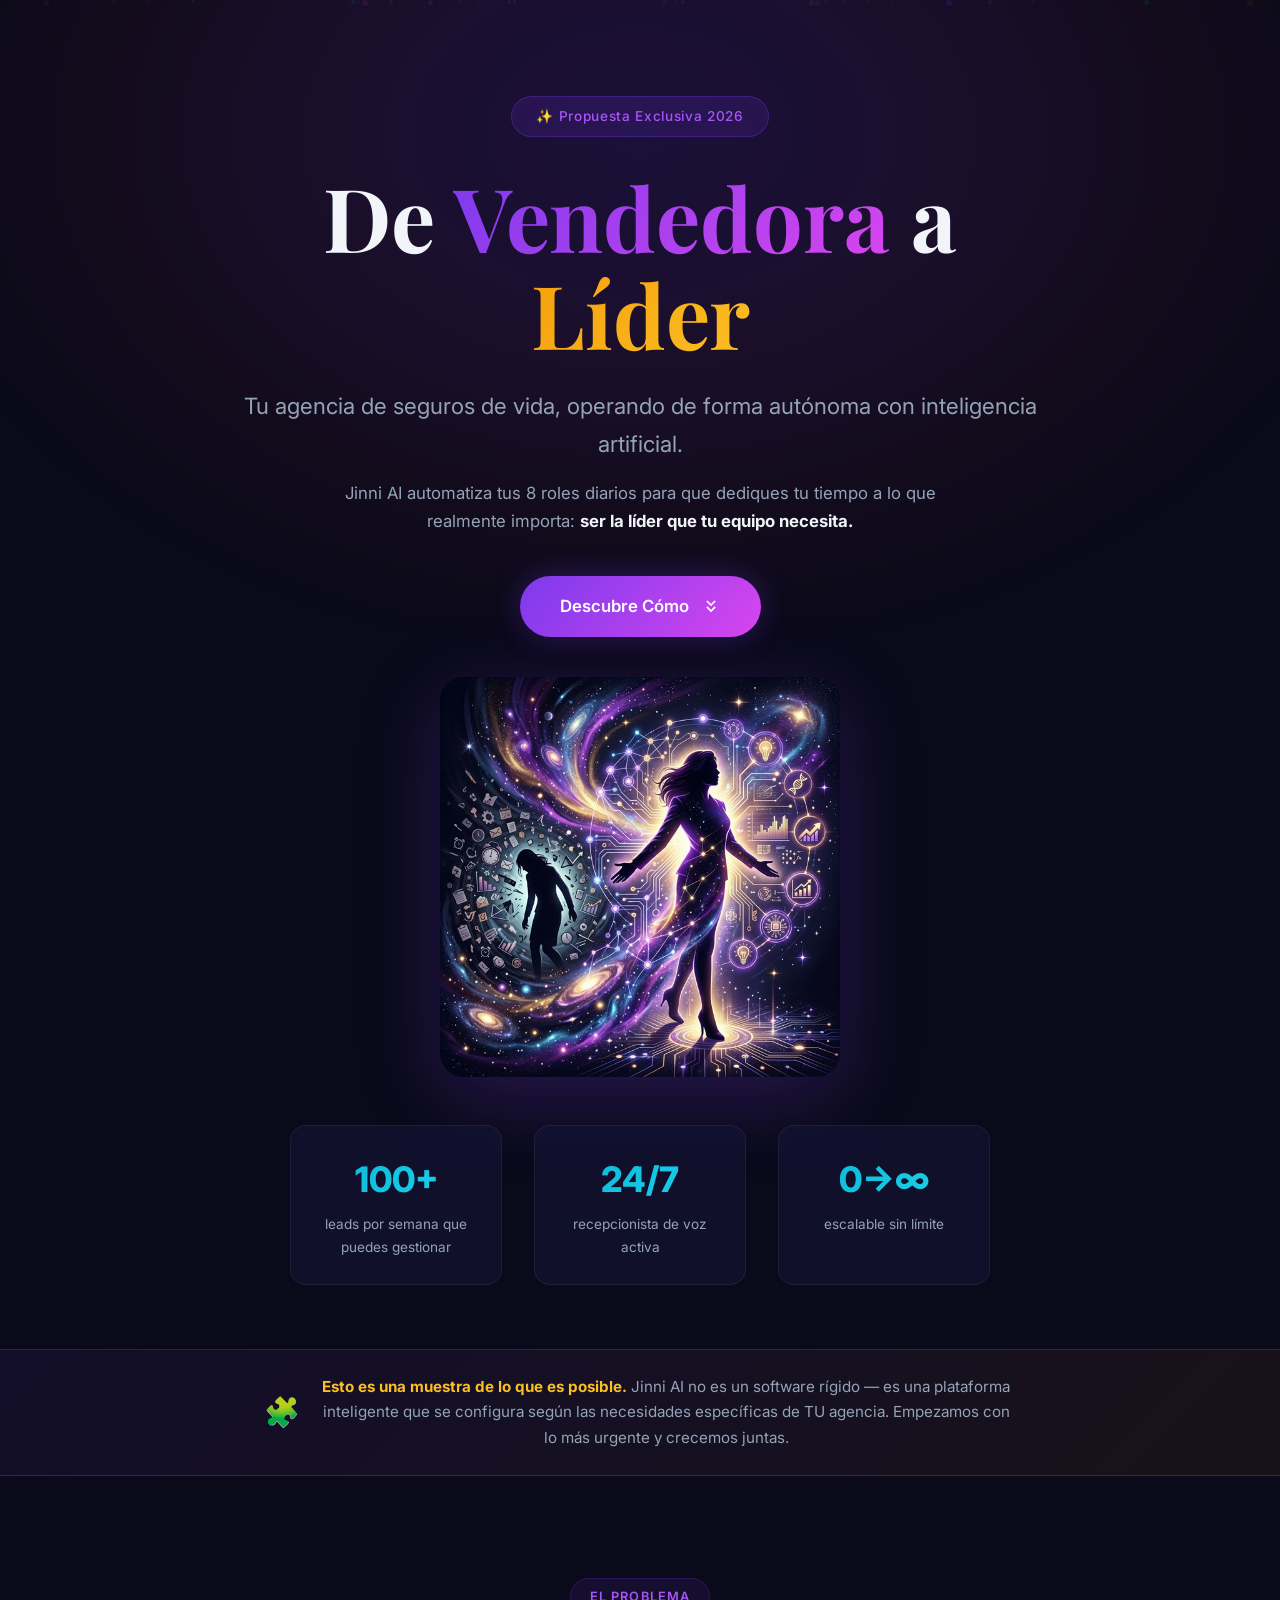
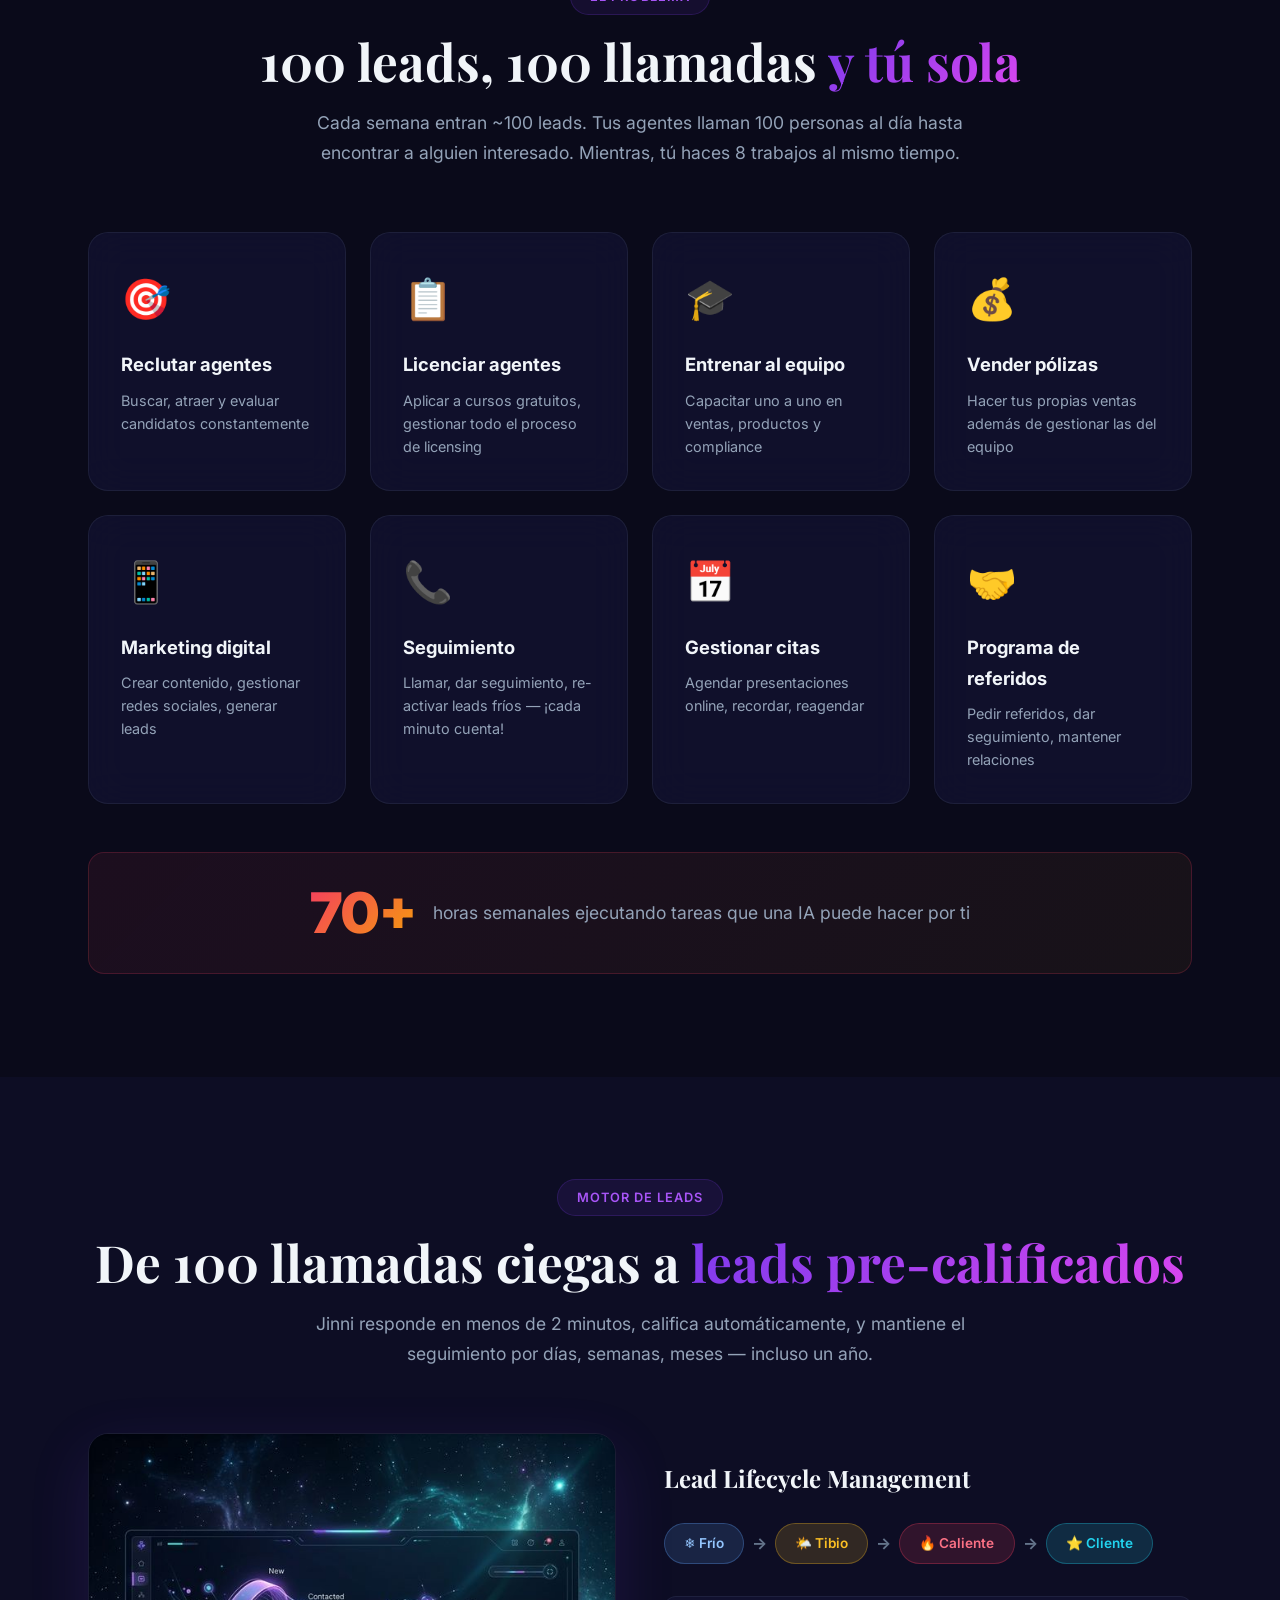
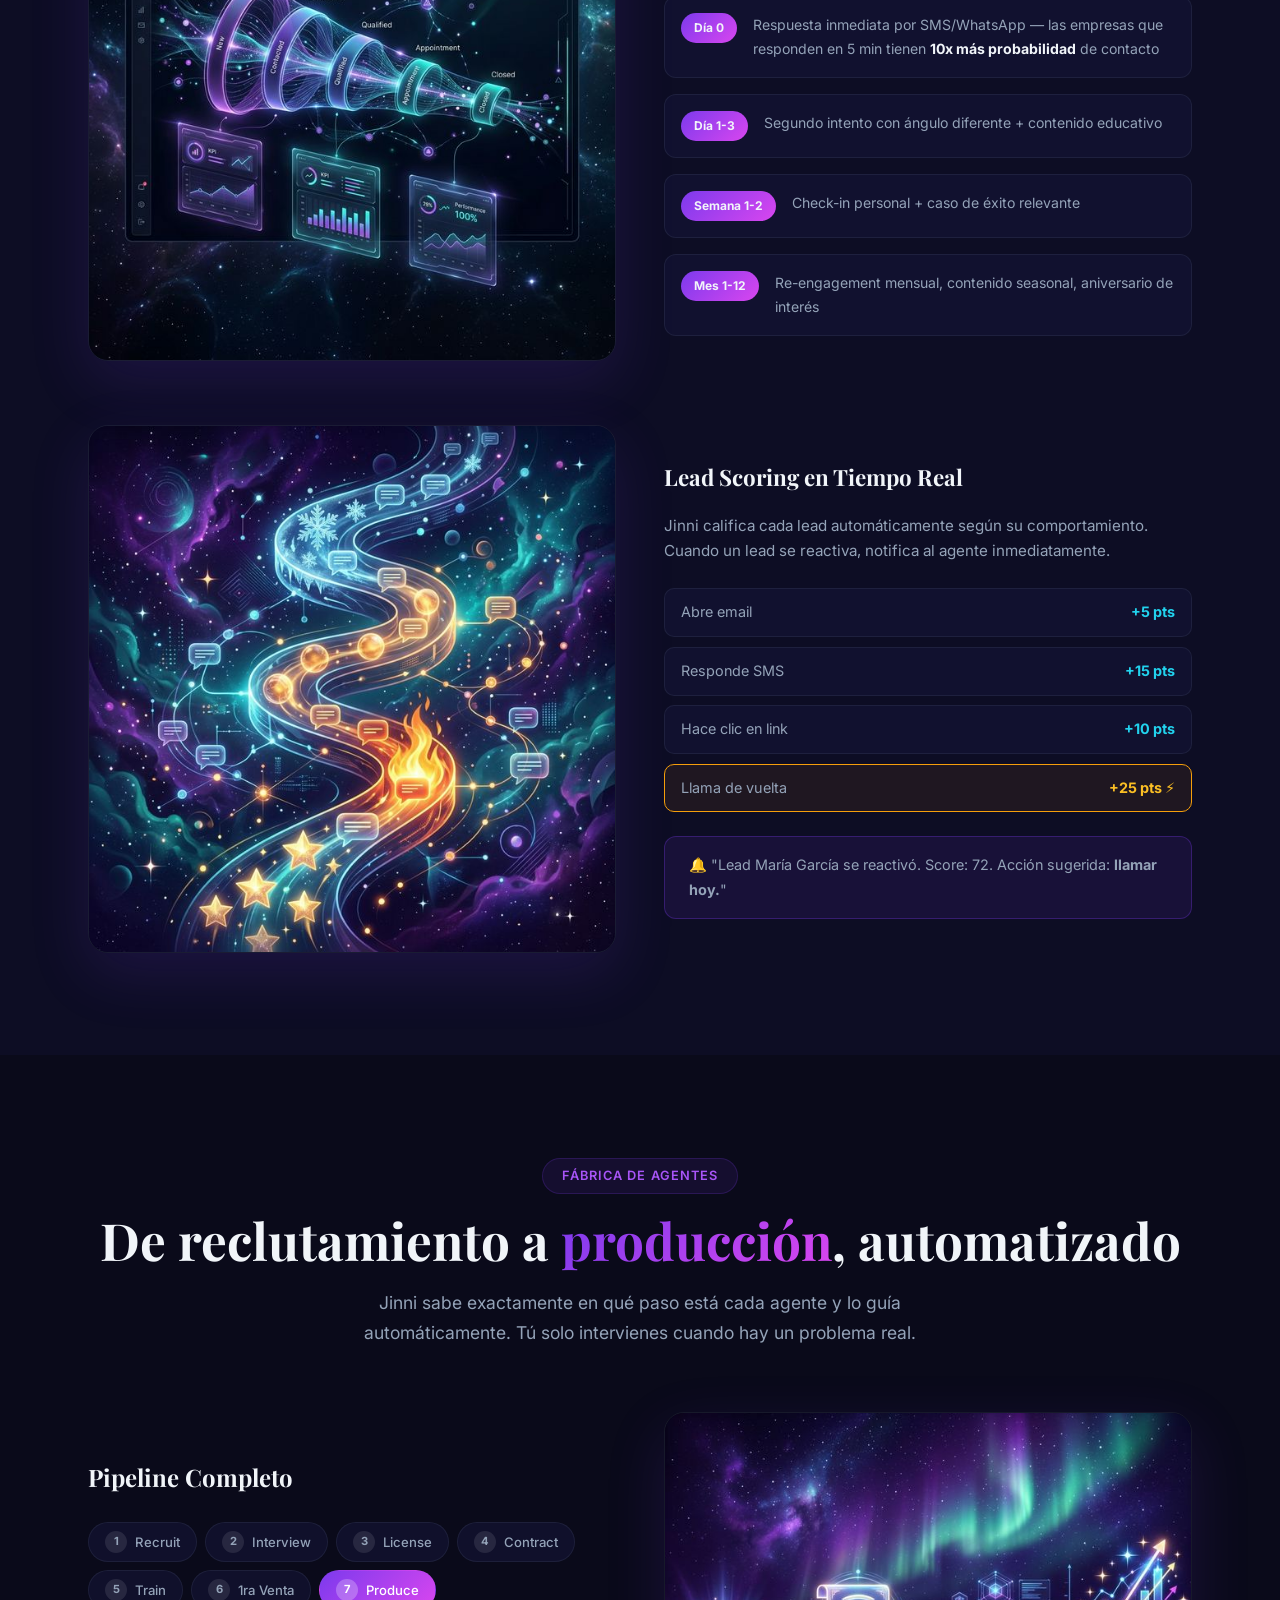
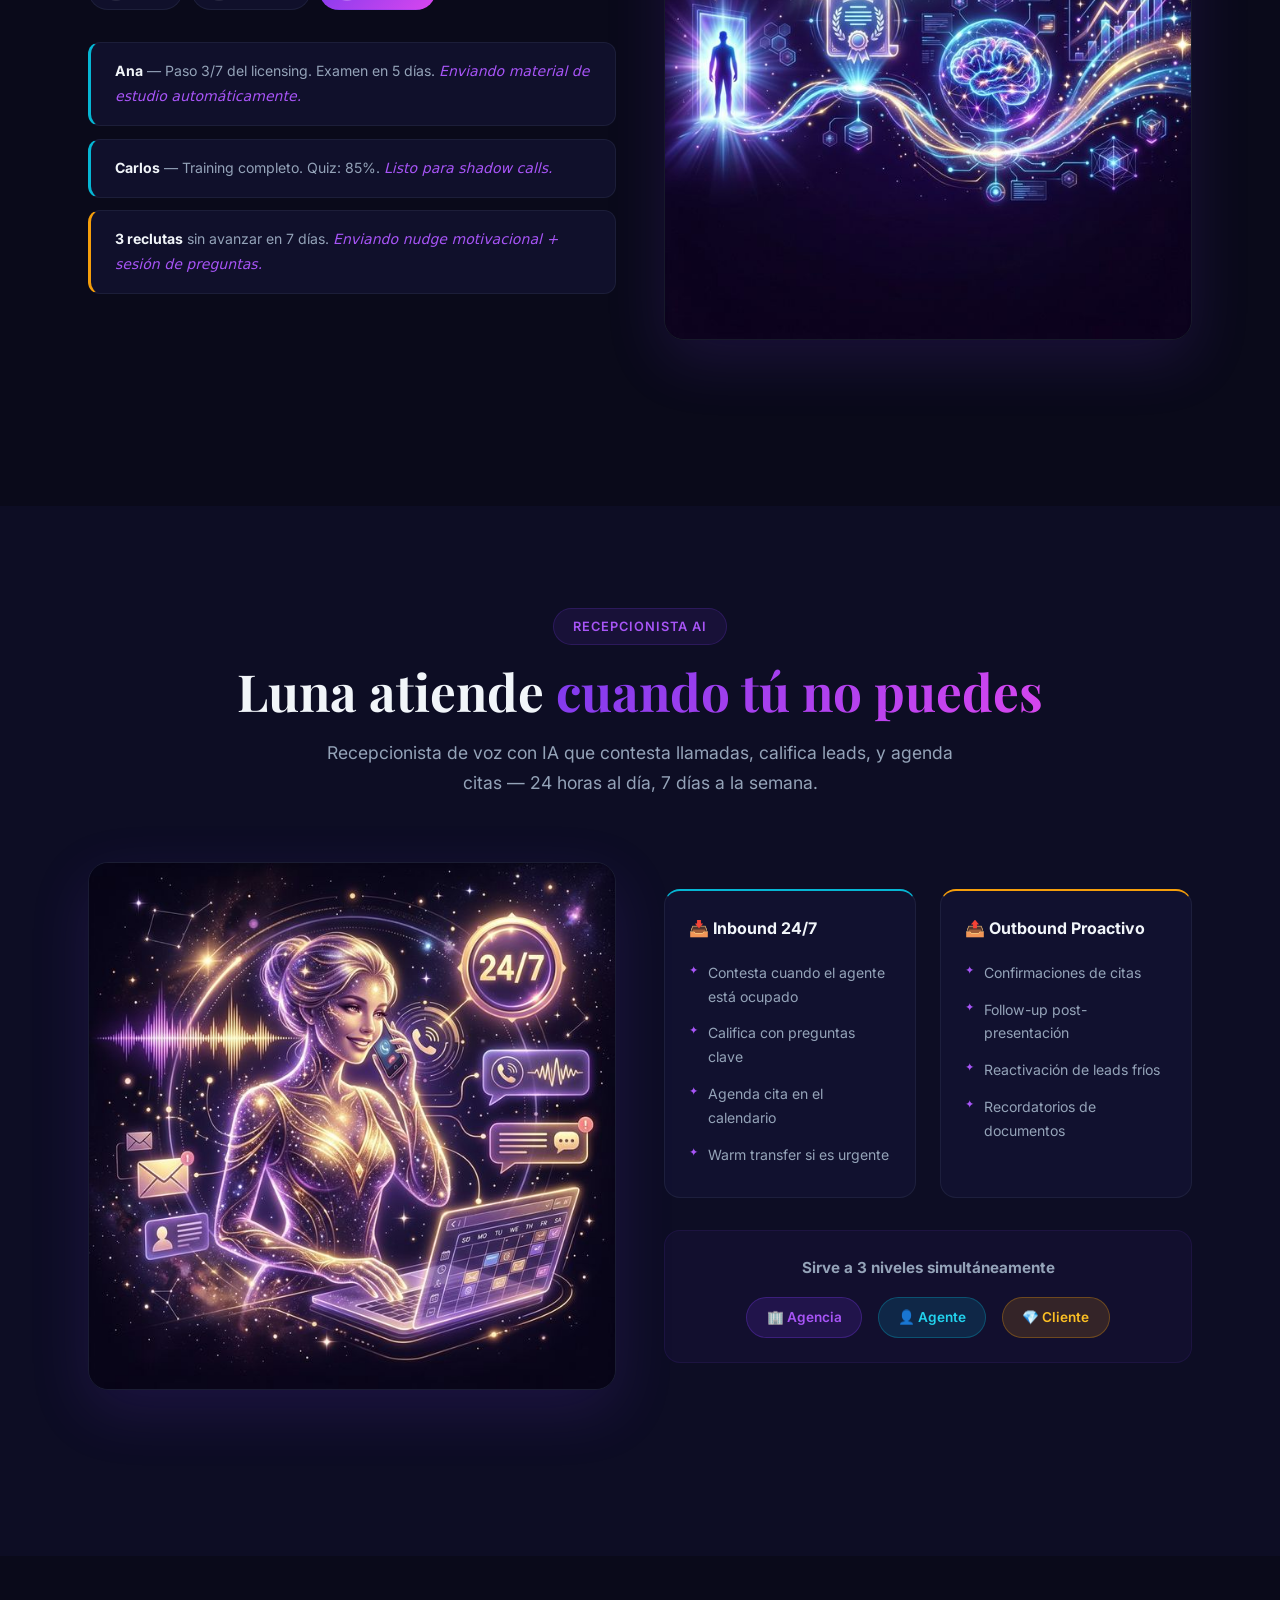
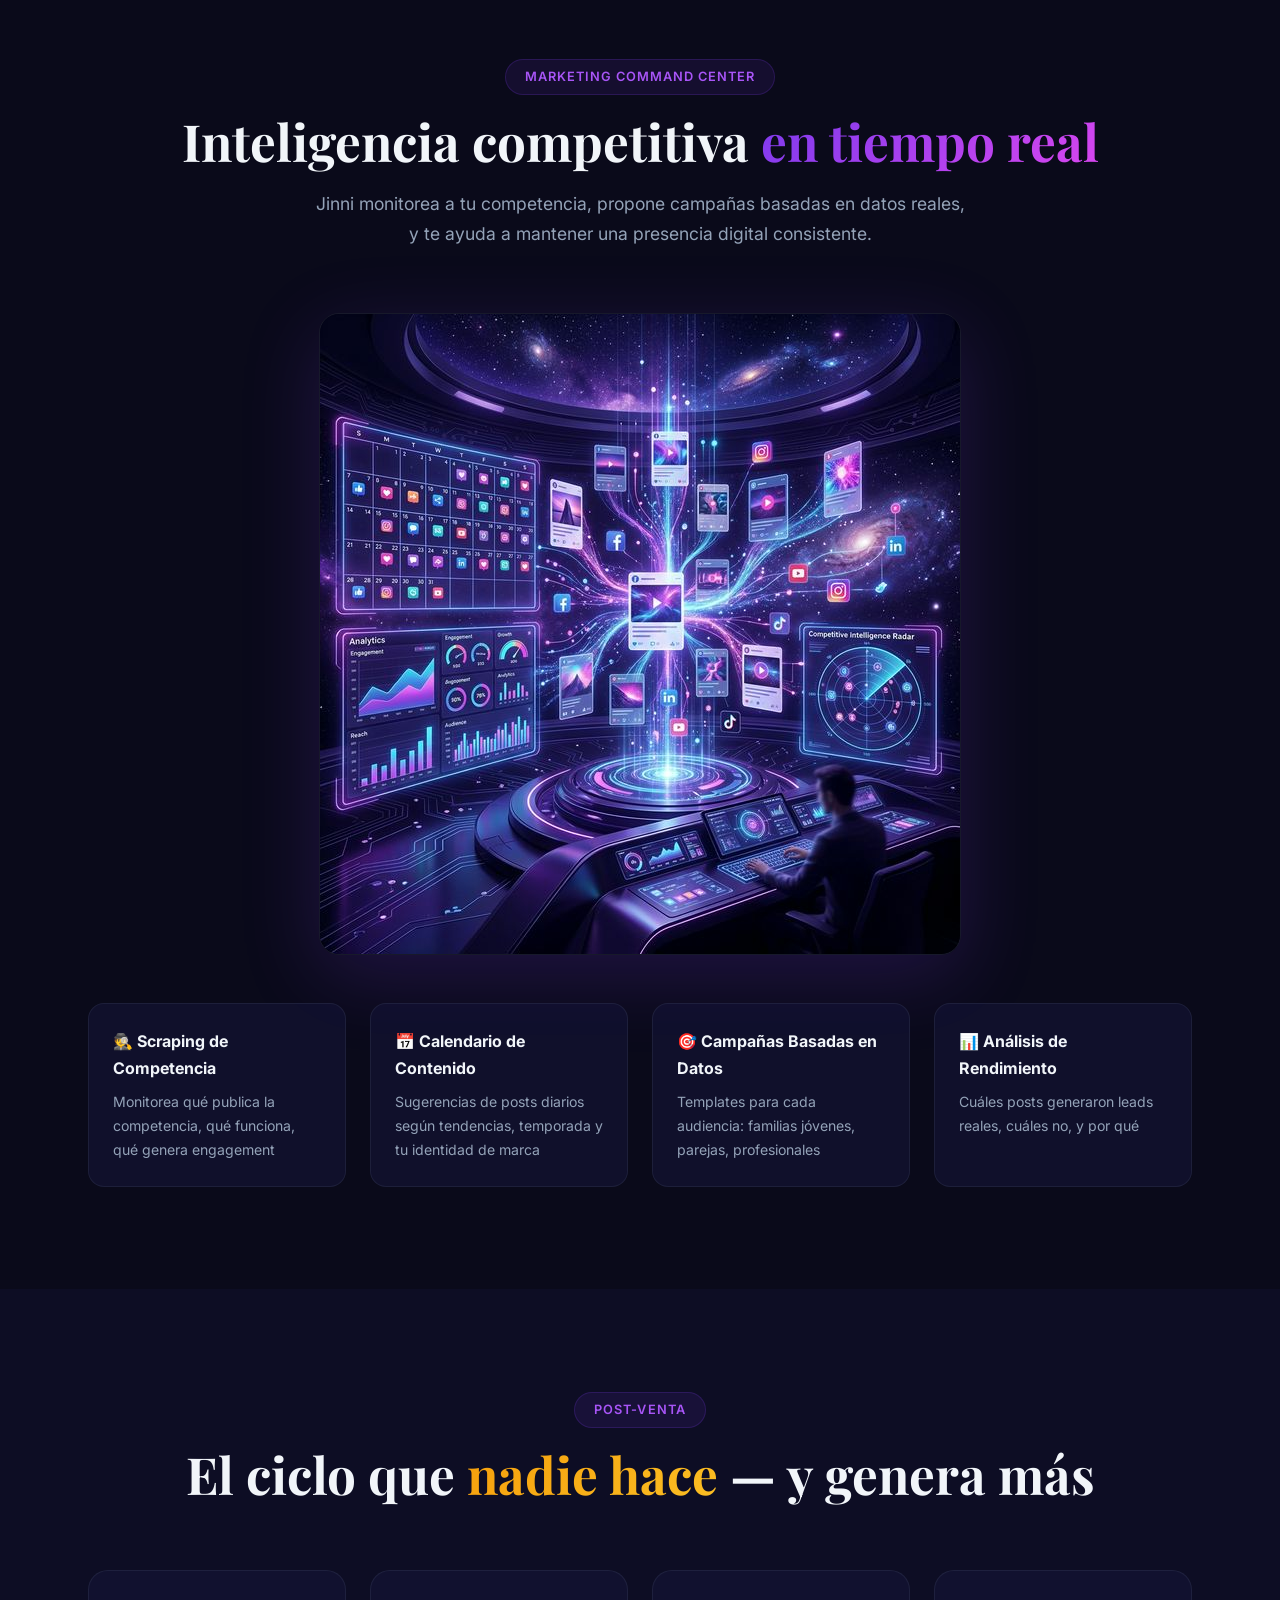
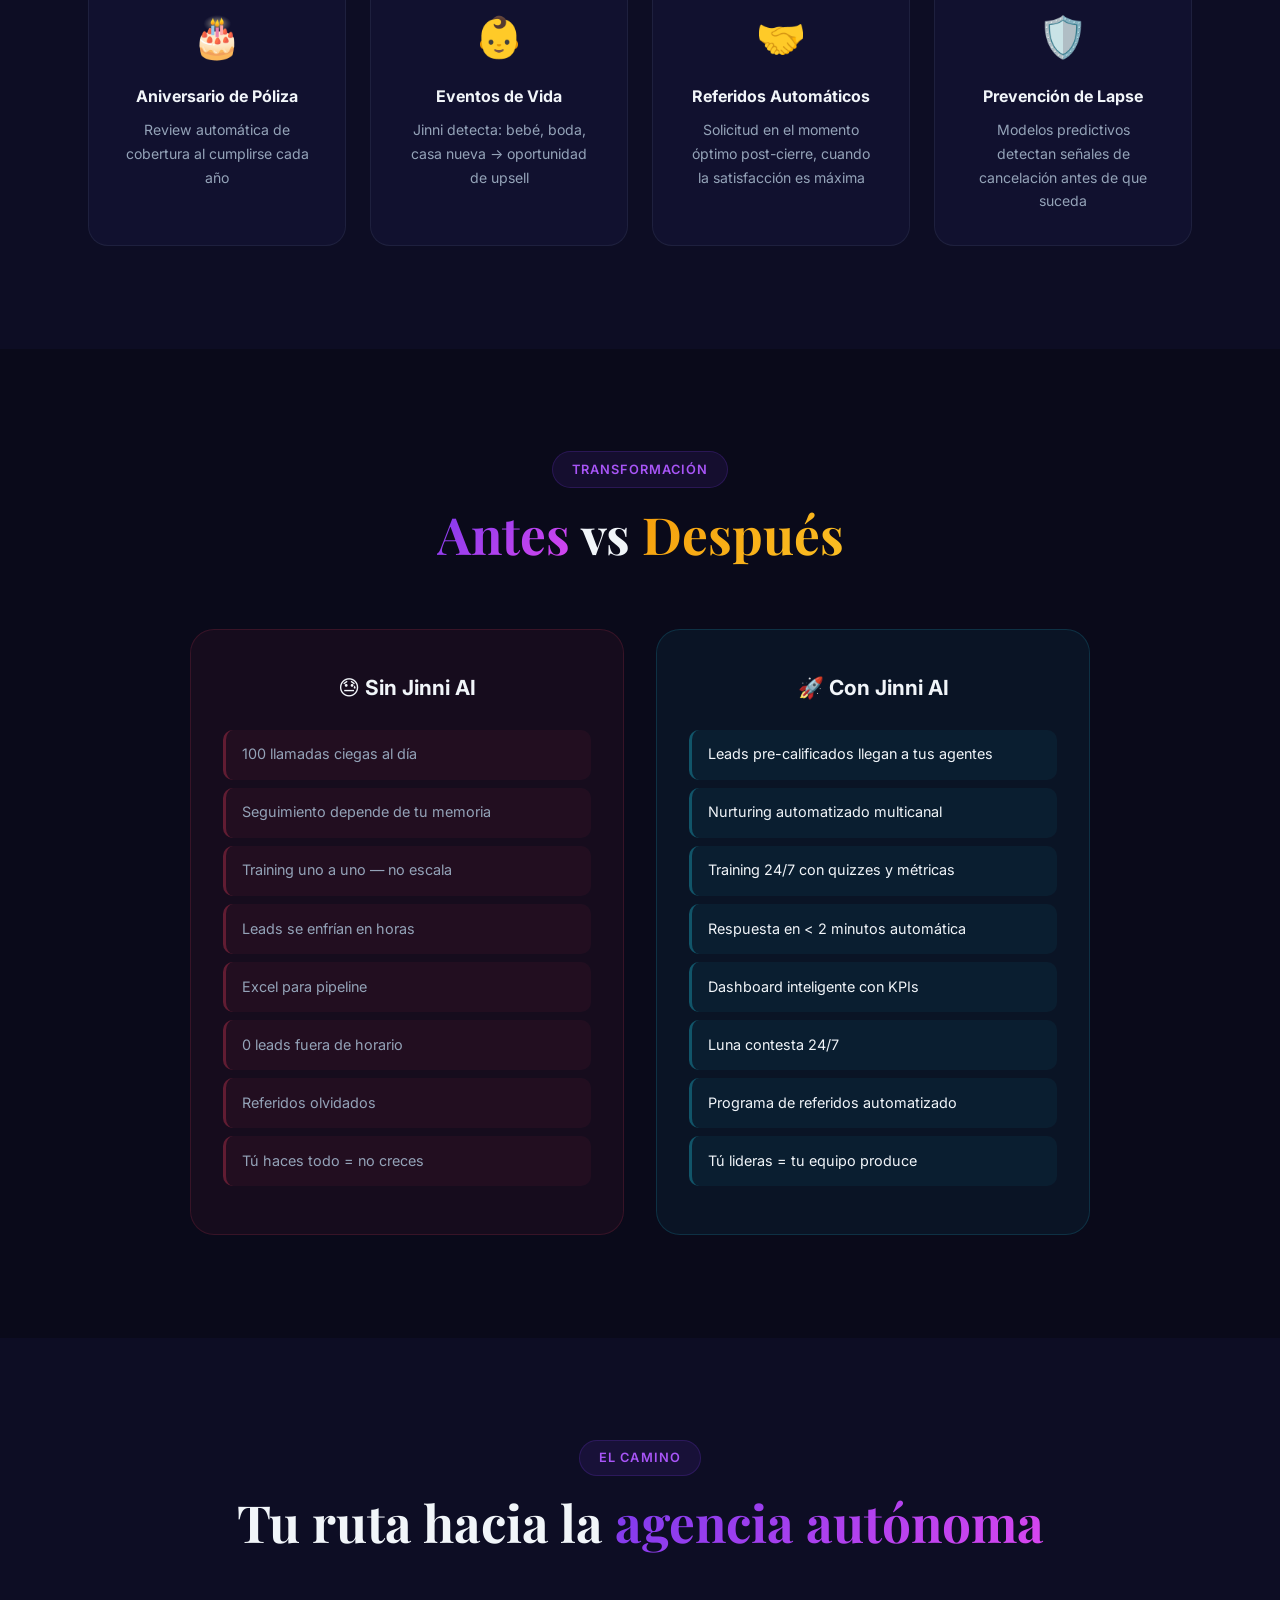
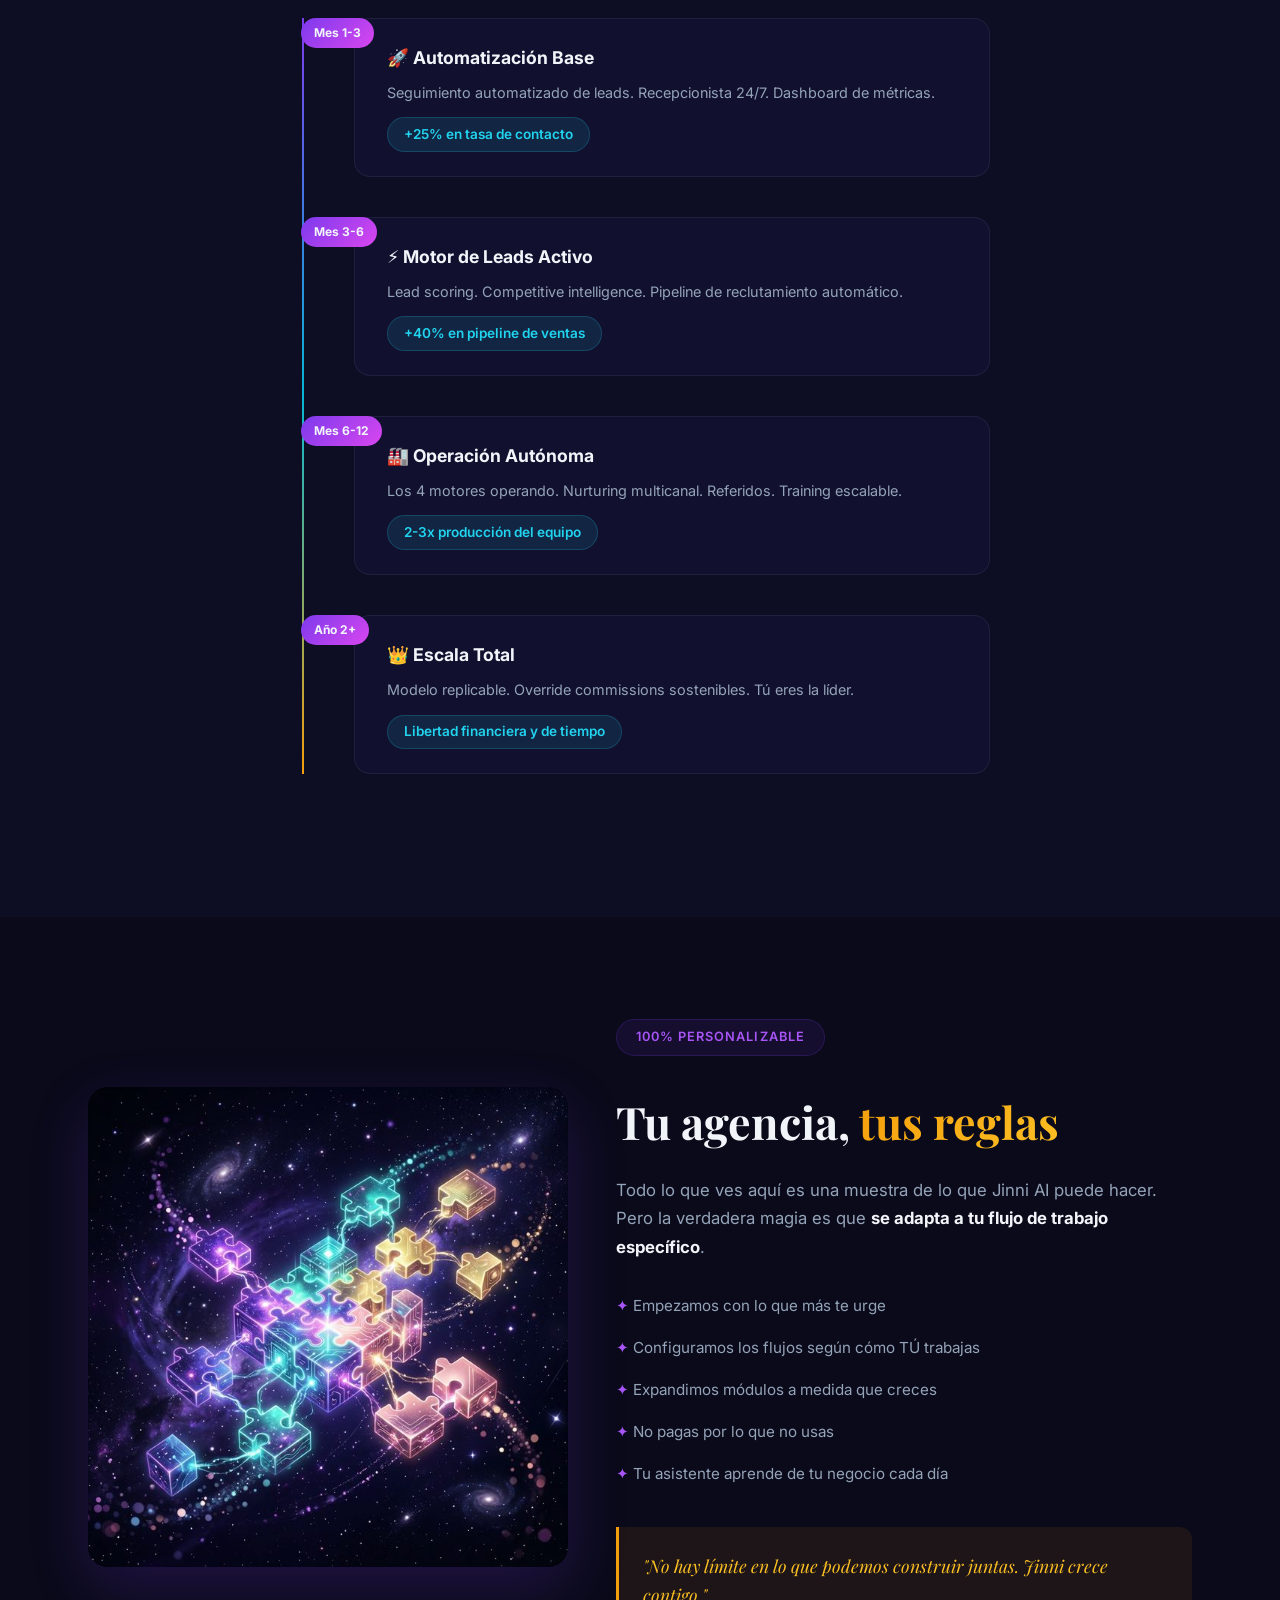
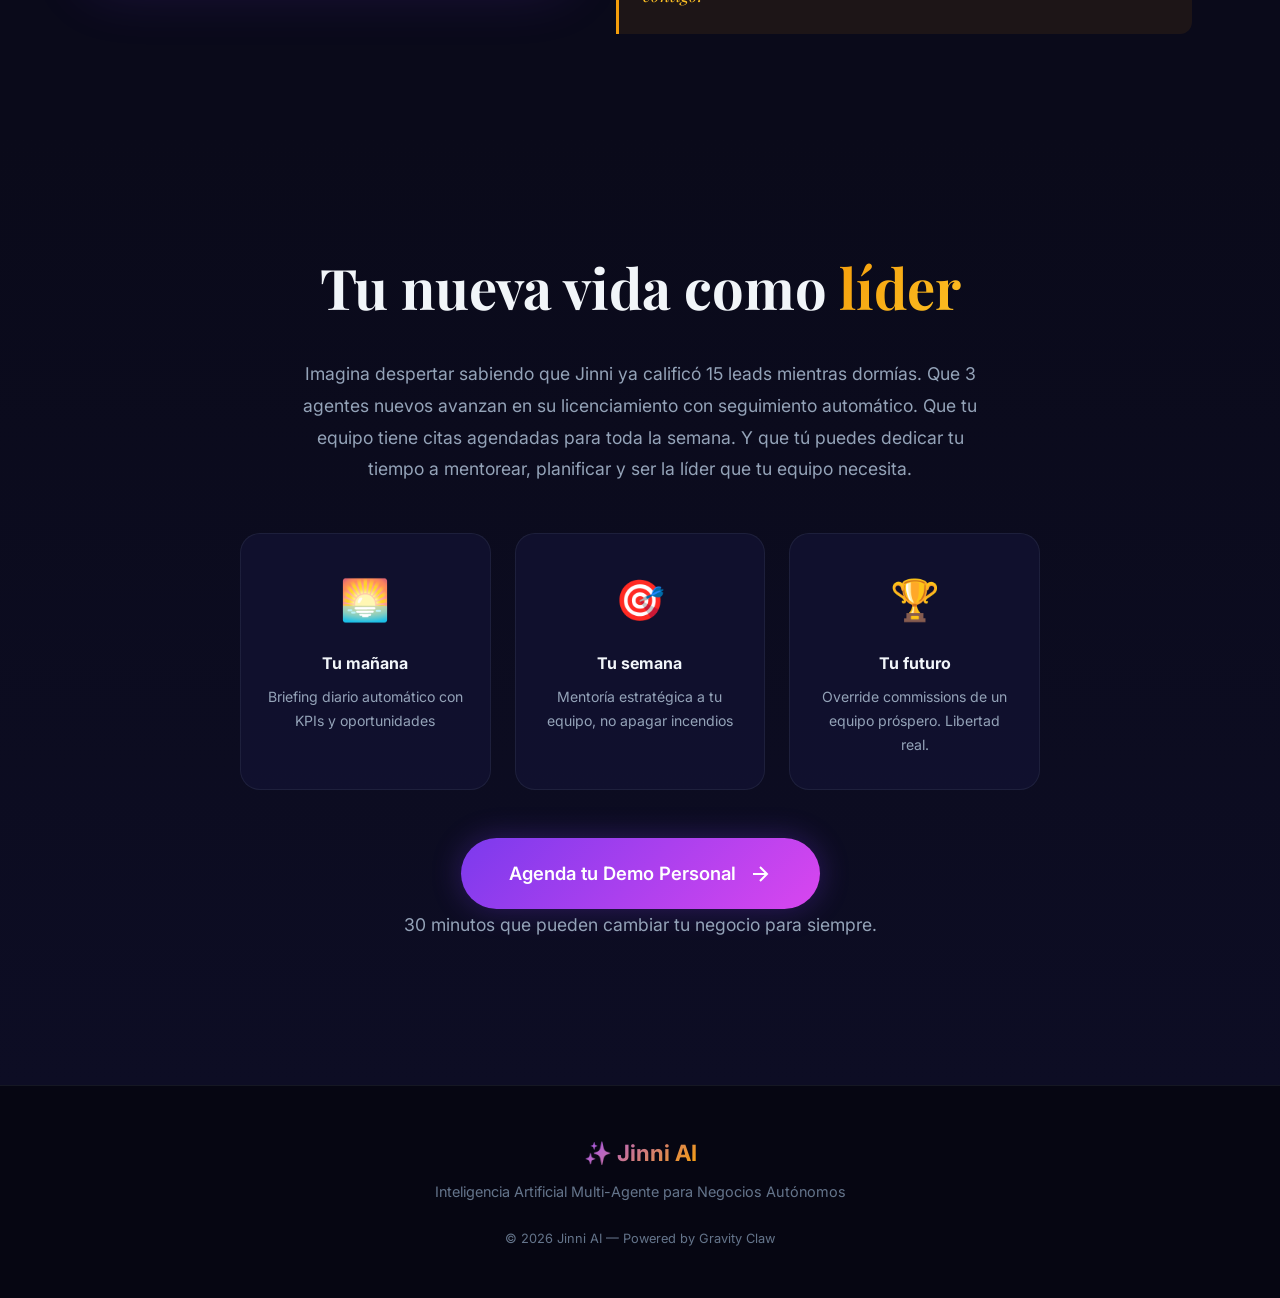
==== commit f4d4fc60: "feat: v3 upgrade — 7 AI images, expanded content, lead scoring, agent pipeline, Luna receptionist, m" ====
--- a/index.html
+++ b/index.html
@@ -4,17 +4,16 @@
   <meta charset="UTF-8">
   <meta name="viewport" content="width=device-width, initial-scale=1.0">
   <title>Jinni AI — De Vendedora a Líder | Tu Agencia Autónoma</title>
-  <meta name="description" content="Transforma tu agencia de seguros de vida con inteligencia artificial autónoma. Jinni AI automatiza reclutamiento, leads, ventas y operaciones para que tú puedas ser la líder que tu equipo necesita.">
+  <meta name="description" content="Transforma tu agencia de seguros de vida con inteligencia artificial autónoma. Jinni AI automatiza reclutamiento, leads, ventas y operaciones.">
   <link rel="preconnect" href="https://fonts.googleapis.com">
   <link rel="preconnect" href="https://fonts.gstatic.com" crossorigin>
   <link href="https://fonts.googleapis.com/css2?family=Inter:wght@300;400;500;600;700;800;900&family=Playfair+Display:ital,wght@0,400;0,700;1,400&display=swap" rel="stylesheet">
   <link rel="stylesheet" href="style.css">
 </head>
 <body>
-  <!-- Floating particles background -->
   <div class="particles" id="particles"></div>
 
-  <!-- Hero Section -->
+  <!-- ========== HERO ========== -->
   <header class="hero" id="hero">
     <div class="hero-glow"></div>
     <div class="hero-content">
@@ -24,55 +23,68 @@
       </h1>
       <p class="hero-subtitle">Tu agencia de seguros de vida, operando de forma autónoma con inteligencia artificial.</p>
       <p class="hero-description">Jinni AI automatiza tus 8 roles diarios para que dediques tu tiempo a lo que realmente importa: <strong>ser la líder que tu equipo necesita.</strong></p>
-      <a href="#reto" class="cta-button">
+      <a href="#problema" class="cta-button">
         <span>Descubre Cómo</span>
         <svg width="20" height="20" viewBox="0 0 24 24" fill="none" stroke="currentColor" stroke-width="2"><path d="M7 13l5 5 5-5M7 6l5 5 5-5"/></svg>
       </a>
     </div>
+    <div class="hero-image">
+      <img src="public/img-hero.png" alt="Transformación de vendedora a líder con IA" loading="lazy">
+    </div>
     <div class="hero-stats">
       <div class="stat-card">
-        <div class="stat-number">67%</div>
-        <div class="stat-label">de agencias ya adoptan IA</div>
-      </div>
-      <div class="stat-card">
-        <div class="stat-number">23</div>
-        <div class="stat-label">agentes digitales especializados</div>
+        <div class="stat-number">100+</div>
+        <div class="stat-label">leads por semana que puedes gestionar</div>
       </div>
       <div class="stat-card">
         <div class="stat-number">24/7</div>
-        <div class="stat-label">operación sin intervención</div>
+        <div class="stat-label">recepcionista de voz activa</div>
+      </div>
+      <div class="stat-card">
+        <div class="stat-number">0→∞</div>
+        <div class="stat-label">escalable sin límite</div>
       </div>
     </div>
   </header>
 
-  <!-- El Reto Section -->
-  <section class="section" id="reto">
-    <div class="container">
-      <div class="section-header">
-        <span class="section-tag">El Reto</span>
-        <h2>Las <span class="gradient-text">8 cosas</span> que haces tú sola</h2>
-        <p class="section-desc">Cada día, una líder de agencia de seguros de vida carga con responsabilidades que deberían estar distribuidas en un equipo completo.</p>
+  <!-- ========== CUSTOMIZABLE BANNER ========== -->
+  <section class="banner-custom">
+    <div class="container">
+      <div class="banner-inner">
+        <span class="banner-icon">🧩</span>
+        <p><strong>Esto es una muestra de lo que es posible.</strong> Jinni AI no es un software rígido — es una plataforma inteligente que se configura según las necesidades específicas de TU agencia. Empezamos con lo más urgente y crecemos juntas.</p>
+      </div>
+    </div>
+  </section>
+
+  <!-- ========== EL PROBLEMA ========== -->
+  <section class="section" id="problema">
+    <div class="container">
+      <div class="section-header">
+        <span class="section-tag">El Problema</span>
+        <h2>100 leads, 100 llamadas <span class="gradient-text">y tú sola</span></h2>
+        <p class="section-desc">Cada semana entran ~100 leads. Tus agentes llaman 100 personas al día hasta encontrar a alguien interesado. Mientras, tú haces 8 trabajos al mismo tiempo.</p>
       </div>
       <div class="challenge-grid">
         <div class="challenge-card" data-delay="0">
           <div class="challenge-icon">🎯</div>
           <h3>Reclutar agentes</h3>
-          <p>Buscar, atraer y evaluar candidatos para tu equipo</p>
+          <p>Buscar, atraer y evaluar candidatos constantemente</p>
         </div>
         <div class="challenge-card" data-delay="100">
           <div class="challenge-icon">📋</div>
           <h3>Licenciar agentes</h3>
-          <p>Ayudar a obtener la licencia, aplicar a cursos gratuitos, gestionar el proceso</p>
+          <p>Aplicar a cursos gratuitos, gestionar todo el proceso de licensing</p>
         </div>
         <div class="challenge-card" data-delay="200">
           <div class="challenge-icon">🎓</div>
           <h3>Entrenar al equipo</h3>
-          <p>Capacitar en ventas, productos, compliance, presentaciones online</p>
+          <p>Capacitar uno a uno en ventas, productos y compliance</p>
         </div>
         <div class="challenge-card" data-delay="300">
           <div class="challenge-icon">💰</div>
           <h3>Vender pólizas</h3>
-          <p>Presentar, cerrar y gestionar tus propias ventas además de las del equipo</p>
+          <p>Hacer tus propias ventas además de gestionar las del equipo</p>
         </div>
         <div class="challenge-card" data-delay="400">
           <div class="challenge-icon">📱</div>
@@ -81,294 +93,243 @@
         </div>
         <div class="challenge-card" data-delay="500">
           <div class="challenge-icon">📞</div>
-          <h3>Seguimiento de leads</h3>
-          <p>Llamar, dar seguimiento, re-activar leads fríos antes de que se pierdan</p>
+          <h3>Seguimiento</h3>
+          <p>Llamar, dar seguimiento, re-activar leads fríos — ¡cada minuto cuenta!</p>
         </div>
         <div class="challenge-card" data-delay="600">
           <div class="challenge-icon">📅</div>
           <h3>Gestionar citas</h3>
-          <p>Agendar presentaciones online, recordar, reagendar cancellations</p>
+          <p>Agendar presentaciones online, recordar, reagendar</p>
         </div>
         <div class="challenge-card" data-delay="700">
           <div class="challenge-icon">🤝</div>
           <h3>Programa de referidos</h3>
-          <p>Pedir referidos, dar seguimiento, mantener relaciones post-venta</p>
-        </div>
-      </div>
-    </div>
-  </section>
-
-  <!-- El Costo Section -->
-  <section class="section section-dark" id="costo">
-    <div class="container">
-      <div class="section-header">
-        <span class="section-tag">El Costo</span>
-        <h2>¿Cuánto te cuesta <span class="gradient-text">hacerlo todo</span>?</h2>
-      </div>
-      <div class="cost-layout">
-        <div class="cost-card-big">
-          <div class="cost-icon">⏰</div>
-          <div class="cost-number">70+</div>
-          <div class="cost-unit">horas semanales</div>
-          <p>invertidas ejecutando tareas que una IA puede hacer por ti</p>
-        </div>
-        <div class="cost-details">
-          <div class="cost-item">
-            <div class="cost-item-bar" style="--width: 85%"></div>
-            <span class="cost-item-label">Seguimiento de leads</span>
-            <span class="cost-item-value">15h/semana</span>
-          </div>
-          <div class="cost-item">
-            <div class="cost-item-bar" style="--width: 70%"></div>
-            <span class="cost-item-label">Reclutamiento y training</span>
-            <span class="cost-item-value">12h/semana</span>
-          </div>
-          <div class="cost-item">
-            <div class="cost-item-bar" style="--width: 65%"></div>
-            <span class="cost-item-label">Marketing y contenido</span>
-            <span class="cost-item-value">10h/semana</span>
-          </div>
-          <div class="cost-item">
-            <div class="cost-item-bar" style="--width: 55%"></div>
-            <span class="cost-item-label">Gestión de citas y calendario</span>
-            <span class="cost-item-value">8h/semana</span>
-          </div>
-          <div class="cost-item">
-            <div class="cost-item-bar" style="--width: 50%"></div>
-            <span class="cost-item-label">Prospección y venta propia</span>
-            <span class="cost-item-value">8h/semana</span>
-          </div>
-          <div class="cost-item">
-            <div class="cost-item-bar" style="--width: 45%"></div>
-            <span class="cost-item-label">Admin, referidos, reportes</span>
-            <span class="cost-item-value">7h/semana</span>
-          </div>
-        </div>
-      </div>
-      <div class="cost-quote">
-        <blockquote>"El tiempo que inviertes ejecutando tareas repetitivas es tiempo que no dedicas a liderar, mentorear y hacer crecer tu equipo."</blockquote>
-      </div>
-    </div>
-  </section>
-
-  <!-- Industria 2026 -->
-  <section class="section" id="industria">
-    <div class="container">
-      <div class="section-header">
-        <span class="section-tag">Industria 2026</span>
-        <h2>La IA ya está <span class="gradient-text">transformando</span> los seguros</h2>
-        <p class="section-desc">Las agencias que no adopten IA quedarán rezagadas frente a competidores que ya automatizan sus operaciones.</p>
-      </div>
-      <div class="industry-grid">
-        <div class="industry-stat">
-          <div class="industry-number">⅔</div>
-          <p>de agencias independientes planean aumentar su uso de IA este año</p>
-          <cite>— InsuranceNewsNet, 2026</cite>
-        </div>
-        <div class="industry-stat">
-          <div class="industry-number">4.4%</div>
-          <p>crecimiento proyectado en primas de seguros de vida individual</p>
-          <cite>— LIMRA Forecast, 2026</cite>
-        </div>
-        <div class="industry-stat">
-          <div class="industry-number">87%</div>
-          <p>de agentes nuevos fracasan en los primeros 5 años por falta de sistemas</p>
-          <cite>— Kaplan Financial, 2026</cite>
-        </div>
-        <div class="industry-stat">
-          <div class="industry-number">3x</div>
-          <p>aumento en velocidad de underwriting con IA generativa</p>
-          <cite>— Datos Insights / KPMG</cite>
-        </div>
-      </div>
-    </div>
-  </section>
-
-  <!-- Los 4 Pilares -->
-  <section class="section section-dark" id="pilares">
-    <div class="container">
-      <div class="section-header">
-        <span class="section-tag">La Solución</span>
-        <h2>Los <span class="gradient-text">4 Pilares</span> de Jinni AI</h2>
-        <p class="section-desc">Una plataforma cognitiva multi-agente que automatiza cada área de tu agencia.</p>
-      </div>
-
-      <!-- Pilar 1 -->
-      <div class="pilar" id="pilar1">
-        <div class="pilar-header">
-          <div class="pilar-number">01</div>
-          <div>
-            <h3>Fábrica de Agentes</h3>
-            <p class="pilar-subtitle">Recruit → License → Train → Produce</p>
-          </div>
-        </div>
-        <div class="pilar-content">
-          <div class="pipeline">
-            <div class="pipeline-step">
-              <div class="pipeline-icon">🔍</div>
-              <h4>Recruit</h4>
-              <p>Discovery Agent busca candidatos en LinkedIn, Indeed y redes sociales automáticamente</p>
-            </div>
-            <div class="pipeline-arrow">→</div>
-            <div class="pipeline-step">
-              <div class="pipeline-icon">📋</div>
-              <h4>License</h4>
-              <p>Onboarding Agent guía al recluta por el proceso de licenciamiento con seguimiento automático</p>
-            </div>
-            <div class="pipeline-arrow">→</div>
-            <div class="pipeline-step">
-              <div class="pipeline-icon">🎓</div>
-              <h4>Train</h4>
-              <p>Base de conocimiento 24/7, quizzes automatizados, métricas de preparación</p>
-            </div>
-            <div class="pipeline-arrow">→</div>
-            <div class="pipeline-step">
-              <div class="pipeline-icon">🚀</div>
-              <h4>Produce</h4>
-              <p>Dashboard de producción por agente, coaching basado en datos, forecast de comisiones</p>
-            </div>
-          </div>
-        </div>
-      </div>
-
-      <!-- Pilar 2 -->
-      <div class="pilar" id="pilar2">
-        <div class="pilar-header">
-          <div class="pilar-number">02</div>
-          <div>
-            <h3>Máquina de Leads</h3>
-            <p class="pilar-subtitle">Attract → Capture → Qualify → Nurture → Close</p>
-          </div>
-        </div>
-        <div class="pilar-content">
-          <div class="pipeline">
-            <div class="pipeline-step">
-              <div class="pipeline-icon">📡</div>
-              <h4>Attract</h4>
-              <p>Competitive Intelligence scraping en tiempo real. Propuestas de campañas basadas en datos + tu identidad de marca</p>
-            </div>
-            <div class="pipeline-arrow">→</div>
-            <div class="pipeline-step">
-              <div class="pipeline-icon">📥</div>
-              <h4>Capture</h4>
-              <p>Integración con formularios de redes sociales. Recepcionista 24/7 para llamadas entrantes</p>
-            </div>
-            <div class="pipeline-arrow">→</div>
-            <div class="pipeline-step">
-              <div class="pipeline-icon">⚡</div>
-              <h4>Qualify</h4>
-              <p>Lead scoring en tiempo real con IA. Alertas instantáneas para leads calientes</p>
-            </div>
-            <div class="pipeline-arrow">→</div>
-            <div class="pipeline-step">
-              <div class="pipeline-icon">💌</div>
-              <h4>Nurture</h4>
-              <p>Cadenas multicanal automatizadas (SMS, email). Re-engagement de leads fríos</p>
-            </div>
-            <div class="pipeline-arrow">→</div>
-            <div class="pipeline-step">
-              <div class="pipeline-icon">🎯</div>
-              <h4>Close</h4>
-              <p>Citas agendadas automáticamente. Presentaciones, aplicación y cierre online</p>
-            </div>
-          </div>
-        </div>
-      </div>
-
-      <!-- Pilar 3 -->
-      <div class="pilar" id="pilar3">
-        <div class="pilar-header">
-          <div class="pilar-number">03</div>
-          <div>
-            <h3>Retención & Crecimiento</h3>
-            <p class="pilar-subtitle">Retain → Refer → Cross-sell → Upsell</p>
-          </div>
-        </div>
-        <div class="pilar-content">
-          <div class="retention-grid">
-            <div class="retention-card">
-              <h4>🔄 Programa de Referidos</h4>
-              <p>Solicita referidos automáticamente en el momento óptimo post-cierre. Tracking por fuente e incentivos automatizados.</p>
-            </div>
-            <div class="retention-card">
-              <h4>📊 Cross-selling IA</h4>
-              <p>Detecta oportunidades de productos adicionales basándose en el perfil del cliente y eventos de vida.</p>
-            </div>
-            <div class="retention-card">
-              <h4>⭐ Gestión de Reputación</h4>
-              <p>Solicita reseñas en Google automáticamente. Monitorea y responde reviews.</p>
-            </div>
-            <div class="retention-card">
-              <h4>🛡️ Prevención de Lapse</h4>
-              <p>Modelos predictivos de IA identifican pólizas en riesgo de cancelación antes de que suceda.</p>
-            </div>
-          </div>
-        </div>
-      </div>
-
-      <!-- Pilar 4 -->
-      <div class="pilar" id="pilar4">
-        <div class="pilar-header">
-          <div class="pilar-number">04</div>
-          <div>
-            <h3>Inteligencia Ejecutiva</h3>
-            <p class="pilar-subtitle">Monitor → Analyze → Decide → Lead</p>
-          </div>
-        </div>
-        <div class="pilar-content">
-          <div class="intel-features">
-            <div class="intel-card">
-              <div class="intel-icon">📊</div>
-              <h4>Dashboard en Tiempo Real</h4>
-              <p>KPIs, pipeline, conversión y producción de todo tu equipo al instante</p>
-            </div>
-            <div class="intel-card">
-              <div class="intel-icon">🔔</div>
-              <h4>Alertas Proactivas</h4>
-              <p>Pólizas en riesgo, agentes que necesitan coaching, oportunidades perdidas</p>
-            </div>
-            <div class="intel-card">
-              <div class="intel-icon">📈</div>
-              <h4>Forecast de Comisiones</h4>
-              <p>Predicción de ingresos basada en pipeline actual y tendencias históricas</p>
-            </div>
-            <div class="intel-card">
-              <div class="intel-icon">📋</div>
-              <h4>Briefings Automáticos</h4>
-              <p>Resúmenes diarios y semanales sin esfuerzo manual</p>
-            </div>
-          </div>
-        </div>
-      </div>
-    </div>
-  </section>
-
-  <!-- Competitive Intelligence -->
-  <section class="section" id="intel">
-    <div class="container">
-      <div class="section-header">
-        <span class="section-tag">Ventaja Competitiva</span>
-        <h2>Inteligencia de <span class="gradient-text">la competencia</span> en tiempo real</h2>
-      </div>
-      <div class="intel-showcase">
-        <div class="intel-main">
-          <div class="intel-pulse"></div>
-          <h3>🕵️ Competitive Intelligence</h3>
-          <p>Jinni AI monitorea constantemente qué está haciendo tu competencia en redes sociales, qué campañas funcionan, qué contenido genera engagement — y te propone campañas adaptadas a la identidad de tu agencia.</p>
-          <ul class="intel-list">
-            <li>Scraping en tiempo real de campañas de la competencia</li>
-            <li>Análisis de qué contenido genera más leads</li>
-            <li>Propuestas de campañas basadas en datos + tu branding</li>
-            <li>Alertas cuando un competidor lanza algo nuevo</li>
-            <li>Análisis de precios de productos comparables</li>
-          </ul>
-        </div>
-      </div>
-    </div>
-  </section>
-
-  <!-- Antes vs Después -->
-  <section class="section section-dark" id="comparativa">
+          <p>Pedir referidos, dar seguimiento, mantener relaciones</p>
+        </div>
+      </div>
+      <div class="cost-highlight">
+        <div class="cost-number-inline">70+</div>
+        <p>horas semanales ejecutando tareas que una IA puede hacer por ti</p>
+      </div>
+    </div>
+  </section>
+
+  <!-- ========== MOTOR DE LEADS ========== -->
+  <section class="section section-dark" id="leads">
+    <div class="container">
+      <div class="section-header">
+        <span class="section-tag">Motor de Leads</span>
+        <h2>De 100 llamadas ciegas a <span class="gradient-text">leads pre-calificados</span></h2>
+        <p class="section-desc">Jinni responde en menos de 2 minutos, califica automáticamente, y mantiene el seguimiento por días, semanas, meses — incluso un año.</p>
+      </div>
+      <div class="feature-showcase">
+        <div class="feature-image">
+          <img src="public/img-pipeline.png" alt="Dashboard de pipeline de leads inteligente" loading="lazy">
+        </div>
+        <div class="feature-details">
+          <h3>Lead Lifecycle Management</h3>
+          <div class="lead-states">
+            <div class="lead-state cold">❄️ Frío</div>
+            <div class="lead-arrow">→</div>
+            <div class="lead-state warm">🌤️ Tibio</div>
+            <div class="lead-arrow">→</div>
+            <div class="lead-state hot">🔥 Caliente</div>
+            <div class="lead-arrow">→</div>
+            <div class="lead-state client">⭐ Cliente</div>
+          </div>
+          <div class="feature-list">
+            <div class="feature-item">
+              <span class="feature-badge">Día 0</span>
+              <p>Respuesta inmediata por SMS/WhatsApp — las empresas que responden en 5 min tienen <strong>10x más probabilidad</strong> de contacto</p>
+            </div>
+            <div class="feature-item">
+              <span class="feature-badge">Día 1-3</span>
+              <p>Segundo intento con ángulo diferente + contenido educativo</p>
+            </div>
+            <div class="feature-item">
+              <span class="feature-badge">Semana 1-2</span>
+              <p>Check-in personal + caso de éxito relevante</p>
+            </div>
+            <div class="feature-item">
+              <span class="feature-badge">Mes 1-12</span>
+              <p>Re-engagement mensual, contenido seasonal, aniversario de interés</p>
+            </div>
+          </div>
+        </div>
+      </div>
+      <!-- Lead Scoring -->
+      <div class="scoring-section">
+        <div class="scoring-content">
+          <img src="public/img-nurturing.png" alt="Lead scoring y nurturing automatizado" loading="lazy" class="scoring-image">
+        </div>
+        <div class="scoring-details">
+          <h3>Lead Scoring en Tiempo Real</h3>
+          <p>Jinni califica cada lead automáticamente según su comportamiento. Cuando un lead se reactiva, notifica al agente inmediatamente.</p>
+          <div class="score-items">
+            <div class="score-item"><span class="score-action">Abre email</span><span class="score-points">+5 pts</span></div>
+            <div class="score-item"><span class="score-action">Responde SMS</span><span class="score-points">+15 pts</span></div>
+            <div class="score-item"><span class="score-action">Hace clic en link</span><span class="score-points">+10 pts</span></div>
+            <div class="score-item highlight"><span class="score-action">Llama de vuelta</span><span class="score-points">+25 pts ⚡</span></div>
+          </div>
+          <div class="score-alert">
+            🔔 "Lead María García se reactivó. Score: 72. Acción sugerida: <strong>llamar hoy.</strong>"
+          </div>
+        </div>
+      </div>
+    </div>
+  </section>
+
+  <!-- ========== FÁBRICA DE AGENTES ========== -->
+  <section class="section" id="agentes">
+    <div class="container">
+      <div class="section-header">
+        <span class="section-tag">Fábrica de Agentes</span>
+        <h2>De reclutamiento a <span class="gradient-text">producción</span>, automatizado</h2>
+        <p class="section-desc">Jinni sabe exactamente en qué paso está cada agente y lo guía automáticamente. Tú solo intervienes cuando hay un problema real.</p>
+      </div>
+      <div class="feature-showcase reverse">
+        <div class="feature-image">
+          <img src="public/img-factory.png" alt="Pipeline de reclutamiento y entrenamiento de agentes" loading="lazy">
+        </div>
+        <div class="feature-details">
+          <h3>Pipeline Completo</h3>
+          <div class="agent-pipeline">
+            <div class="agent-step"><span class="step-num">1</span><span>Recruit</span></div>
+            <div class="agent-step"><span class="step-num">2</span><span>Interview</span></div>
+            <div class="agent-step"><span class="step-num">3</span><span>License</span></div>
+            <div class="agent-step"><span class="step-num">4</span><span>Contract</span></div>
+            <div class="agent-step"><span class="step-num">5</span><span>Train</span></div>
+            <div class="agent-step"><span class="step-num">6</span><span>1ra Venta</span></div>
+            <div class="agent-step active"><span class="step-num">7</span><span>Produce</span></div>
+          </div>
+          <div class="agent-examples">
+            <div class="agent-msg">
+              <strong>Ana</strong> — Paso 3/7 del licensing. Examen en 5 días. <em>Enviando material de estudio automáticamente.</em>
+            </div>
+            <div class="agent-msg">
+              <strong>Carlos</strong> — Training completo. Quiz: 85%. <em>Listo para shadow calls.</em>
+            </div>
+            <div class="agent-msg alert">
+              <strong>3 reclutas</strong> sin avanzar en 7 días. <em>Enviando nudge motivacional + sesión de preguntas.</em>
+            </div>
+          </div>
+        </div>
+      </div>
+    </div>
+  </section>
+
+  <!-- ========== RECEPCIONISTA AI ========== -->
+  <section class="section section-dark" id="luna">
+    <div class="container">
+      <div class="section-header">
+        <span class="section-tag">Recepcionista AI</span>
+        <h2>Luna atiende <span class="gradient-text">cuando tú no puedes</span></h2>
+        <p class="section-desc">Recepcionista de voz con IA que contesta llamadas, califica leads, y agenda citas — 24 horas al día, 7 días a la semana.</p>
+      </div>
+      <div class="feature-showcase">
+        <div class="feature-image luna-image">
+          <img src="public/img-receptionist.png" alt="Luna - Recepcionista AI 24/7" loading="lazy">
+        </div>
+        <div class="feature-details">
+          <div class="luna-grid">
+            <div class="luna-card inbound">
+              <h4>📥 Inbound 24/7</h4>
+              <ul>
+                <li>Contesta cuando el agente está ocupado</li>
+                <li>Califica con preguntas clave</li>
+                <li>Agenda cita en el calendario</li>
+                <li>Warm transfer si es urgente</li>
+              </ul>
+            </div>
+            <div class="luna-card outbound">
+              <h4>📤 Outbound Proactivo</h4>
+              <ul>
+                <li>Confirmaciones de citas</li>
+                <li>Follow-up post-presentación</li>
+                <li>Reactivación de leads fríos</li>
+                <li>Recordatorios de documentos</li>
+              </ul>
+            </div>
+          </div>
+          <div class="luna-levels">
+            <h4>Sirve a 3 niveles simultáneamente</h4>
+            <div class="level-row">
+              <span class="level-badge agency">🏢 Agencia</span>
+              <span class="level-badge agent">👤 Agente</span>
+              <span class="level-badge client">💎 Cliente</span>
+            </div>
+          </div>
+        </div>
+      </div>
+    </div>
+  </section>
+
+  <!-- ========== MARKETING ========== -->
+  <section class="section" id="marketing">
+    <div class="container">
+      <div class="section-header">
+        <span class="section-tag">Marketing Command Center</span>
+        <h2>Inteligencia competitiva <span class="gradient-text">en tiempo real</span></h2>
+        <p class="section-desc">Jinni monitorea a tu competencia, propone campañas basadas en datos reales, y te ayuda a mantener una presencia digital consistente.</p>
+      </div>
+      <div class="marketing-showcase">
+        <img src="public/img-marketing.png" alt="Centro de comando de marketing con IA" loading="lazy" class="marketing-hero-img">
+        <div class="marketing-grid">
+          <div class="marketing-card">
+            <h4>🕵️ Scraping de Competencia</h4>
+            <p>Monitorea qué publica la competencia, qué funciona, qué genera engagement</p>
+          </div>
+          <div class="marketing-card">
+            <h4>📅 Calendario de Contenido</h4>
+            <p>Sugerencias de posts diarios según tendencias, temporada y tu identidad de marca</p>
+          </div>
+          <div class="marketing-card">
+            <h4>🎯 Campañas Basadas en Datos</h4>
+            <p>Templates para cada audiencia: familias jóvenes, parejas, profesionales</p>
+          </div>
+          <div class="marketing-card">
+            <h4>📊 Análisis de Rendimiento</h4>
+            <p>Cuáles posts generaron leads reales, cuáles no, y por qué</p>
+          </div>
+        </div>
+      </div>
+    </div>
+  </section>
+
+  <!-- ========== POST-VENTA ========== -->
+  <section class="section section-dark" id="postventa">
+    <div class="container">
+      <div class="section-header">
+        <span class="section-tag">Post-Venta</span>
+        <h2>El ciclo que <span class="gradient-text-2">nadie hace</span> — y genera más</h2>
+      </div>
+      <div class="postsale-grid">
+        <div class="postsale-card">
+          <div class="postsale-icon">🎂</div>
+          <h4>Aniversario de Póliza</h4>
+          <p>Review automática de cobertura al cumplirse cada año</p>
+        </div>
+        <div class="postsale-card">
+          <div class="postsale-icon">👶</div>
+          <h4>Eventos de Vida</h4>
+          <p>Jinni detecta: bebé, boda, casa nueva → oportunidad de upsell</p>
+        </div>
+        <div class="postsale-card">
+          <div class="postsale-icon">🤝</div>
+          <h4>Referidos Automáticos</h4>
+          <p>Solicitud en el momento óptimo post-cierre, cuando la satisfacción es máxima</p>
+        </div>
+        <div class="postsale-card">
+          <div class="postsale-icon">🛡️</div>
+          <h4>Prevención de Lapse</h4>
+          <p>Modelos predictivos detectan señales de cancelación antes de que suceda</p>
+        </div>
+      </div>
+    </div>
+  </section>
+
+  <!-- ========== ANTES vs DESPUÉS ========== -->
+  <section class="section" id="comparativa">
     <div class="container">
       <div class="section-header">
         <span class="section-tag">Transformación</span>
@@ -377,23 +338,23 @@
       <div class="comparison-table">
         <div class="comparison-col comparison-before">
           <h3>😓 Sin Jinni AI</h3>
-          <div class="comparison-item">Prospección manual — 30 llamadas/día</div>
+          <div class="comparison-item">100 llamadas ciegas al día</div>
           <div class="comparison-item">Seguimiento depende de tu memoria</div>
-          <div class="comparison-item">Training uno a uno, no escalable</div>
-          <div class="comparison-item">Leads se enfrían por falta de respuesta</div>
-          <div class="comparison-item">Excel para tracking de pipeline</div>
+          <div class="comparison-item">Training uno a uno — no escala</div>
+          <div class="comparison-item">Leads se enfrían en horas</div>
+          <div class="comparison-item">Excel para pipeline</div>
           <div class="comparison-item">0 leads fuera de horario</div>
           <div class="comparison-item">Referidos olvidados</div>
           <div class="comparison-item">Tú haces todo = no creces</div>
         </div>
         <div class="comparison-col comparison-after">
           <h3>🚀 Con Jinni AI</h3>
-          <div class="comparison-item">Prospección autónoma 24/7</div>
+          <div class="comparison-item">Leads pre-calificados llegan a tus agentes</div>
           <div class="comparison-item">Nurturing automatizado multicanal</div>
-          <div class="comparison-item">Base de conocimiento + quizzes 24/7</div>
-          <div class="comparison-item">Lead scoring en tiempo real + respuesta instantánea</div>
+          <div class="comparison-item">Training 24/7 con quizzes y métricas</div>
+          <div class="comparison-item">Respuesta en < 2 minutos automática</div>
           <div class="comparison-item">Dashboard inteligente con KPIs</div>
-          <div class="comparison-item">Recepcionista de voz 24/7</div>
+          <div class="comparison-item">Luna contesta 24/7</div>
           <div class="comparison-item">Programa de referidos automatizado</div>
           <div class="comparison-item">Tú lideras = tu equipo produce</div>
         </div>
@@ -401,43 +362,43 @@
     </div>
   </section>
 
-  <!-- Timeline ROI -->
-  <section class="section" id="roi">
+  <!-- ========== TIMELINE ROI ========== -->
+  <section class="section section-dark" id="roi">
     <div class="container">
       <div class="section-header">
         <span class="section-tag">El Camino</span>
-        <h2>Tu <span class="gradient-text">plan de crecimiento</span></h2>
+        <h2>Tu ruta hacia la <span class="gradient-text">agencia autónoma</span></h2>
       </div>
       <div class="timeline">
         <div class="timeline-item">
           <div class="timeline-badge">Mes 1-3</div>
           <div class="timeline-content">
-            <h4>Automatización Base</h4>
-            <p>Seguimiento automatizado de leads. Recepcionista de voz 24/7. Dashboard de métricas.</p>
+            <h4>🚀 Automatización Base</h4>
+            <p>Seguimiento automatizado de leads. Recepcionista 24/7. Dashboard de métricas.</p>
             <div class="timeline-metric">+25% en tasa de contacto</div>
           </div>
         </div>
         <div class="timeline-item">
           <div class="timeline-badge">Mes 3-6</div>
           <div class="timeline-content">
-            <h4>Motor de Leads Activo</h4>
-            <p>Competitive intelligence. Lead scoring en tiempo real. Pipeline de reclutamiento automático.</p>
+            <h4>⚡ Motor de Leads Activo</h4>
+            <p>Lead scoring. Competitive intelligence. Pipeline de reclutamiento automático.</p>
             <div class="timeline-metric">+40% en pipeline de ventas</div>
           </div>
         </div>
         <div class="timeline-item">
           <div class="timeline-badge">Mes 6-12</div>
           <div class="timeline-content">
-            <h4>Operación Autónoma</h4>
-            <p>Los 4 pilares operando. Nurturing multicanal. Programa de referidos. Training escalable.</p>
+            <h4>🏭 Operación Autónoma</h4>
+            <p>Los 4 motores operando. Nurturing multicanal. Referidos. Training escalable.</p>
             <div class="timeline-metric">2-3x producción del equipo</div>
           </div>
         </div>
         <div class="timeline-item">
           <div class="timeline-badge">Año 2+</div>
           <div class="timeline-content">
-            <h4>Escala Total</h4>
-            <p>Modelo replicable. Reclutamiento a volumen. Override commissions sostenibles. Tú eres la líder.</p>
+            <h4>👑 Escala Total</h4>
+            <p>Modelo replicable. Override commissions sostenibles. Tú eres la líder.</p>
             <div class="timeline-metric">Libertad financiera y de tiempo</div>
           </div>
         </div>
@@ -445,12 +406,38 @@
     </div>
   </section>
 
-  <!-- CTA Final -->
+  <!-- ========== PERSONALIZABLE ========== -->
+  <section class="section" id="personalizable">
+    <div class="container">
+      <div class="customizable-section">
+        <div class="custom-image">
+          <img src="public/img-custom.png" alt="Plataforma modular y personalizable" loading="lazy">
+        </div>
+        <div class="custom-content">
+          <span class="section-tag">100% Personalizable</span>
+          <h2>Tu agencia, <span class="gradient-text-2">tus reglas</span></h2>
+          <p>Todo lo que ves aquí es una muestra de lo que Jinni AI puede hacer. Pero la verdadera magia es que <strong>se adapta a tu flujo de trabajo específico</strong>.</p>
+          <ul class="custom-list">
+            <li>✦ Empezamos con lo que más te urge</li>
+            <li>✦ Configuramos los flujos según cómo TÚ trabajas</li>
+            <li>✦ Expandimos módulos a medida que creces</li>
+            <li>✦ No pagas por lo que no usas</li>
+            <li>✦ Tu asistente aprende de tu negocio cada día</li>
+          </ul>
+          <div class="custom-quote">
+            "No hay límite en lo que podemos construir juntas. Jinni crece contigo."
+          </div>
+        </div>
+      </div>
+    </div>
+  </section>
+
+  <!-- ========== CTA FINAL ========== -->
   <section class="section section-cta" id="cta">
     <div class="container">
       <div class="cta-content">
         <h2>Tu nueva vida como <span class="gradient-text-2">líder</span></h2>
-        <p>Imagina despertar sabiendo que Jinni AI ya calificó 15 leads mientras dormías. Que 3 agentes nuevos están avanzando en su licenciamiento con seguimiento automático. Que tu equipo tiene citas agendadas para toda la semana. Y que tú puedes dedicar tu tiempo a mentorear, planificar y ser la líder que tu equipo necesita.</p>
+        <p>Imagina despertar sabiendo que Jinni ya calificó 15 leads mientras dormías. Que 3 agentes nuevos avanzan en su licenciamiento con seguimiento automático. Que tu equipo tiene citas agendadas para toda la semana. Y que tú puedes dedicar tu tiempo a mentorear, planificar y ser la líder que tu equipo necesita.</p>
         <div class="cta-vision">
           <div class="vision-card">
             <div class="vision-icon">🌅</div>
@@ -477,7 +464,6 @@
     </div>
   </section>
 
-  <!-- Footer -->
   <footer class="footer">
     <div class="container">
       <div class="footer-brand">
--- a/style.css
+++ b/style.css
@@ -1,16 +1,13 @@
 /* ===========================
-   Design System — Jinni AI Proposal
-   Inspired by: mystical, ethereal, cosmic gradients
+   Design System — Jinni AI Proposal v3
+   Cosmic/Ethereal theme with AI images
    =========================== */
 
 :root {
-  /* Cosmic palette */
   --bg-deep: #0a0a1a;
   --bg-section: #0d0d24;
   --bg-card: rgba(20, 20, 55, 0.6);
   --bg-card-hover: rgba(30, 30, 80, 0.8);
-  
-  /* Gradient colors */
   --aurora-1: #7c3aed;
   --aurora-2: #a855f7;
   --aurora-3: #d946ef;
@@ -19,40 +16,19 @@
   --gold-2: #fbbf24;
   --teal-1: #06b6d4;
   --teal-2: #22d3ee;
-  
-  /* Text */
   --text-primary: #f1f5f9;
   --text-secondary: #94a3b8;
   --text-muted: #64748b;
-  
-  /* Borders */
   --border-subtle: rgba(148, 163, 184, 0.1);
   --border-glow: rgba(124, 58, 237, 0.3);
-  
-  /* Spacing */
   --section-padding: clamp(4rem, 8vw, 8rem);
   --container-max: 1200px;
-  
-  /* Typography */
   --font-sans: 'Inter', system-ui, -apple-system, sans-serif;
   --font-display: 'Playfair Display', Georgia, serif;
 }
 
-/* ===========================
-   Reset & Base
-   =========================== */
-*, *::before, *::after {
-  box-sizing: border-box;
-  margin: 0;
-  padding: 0;
-}
-
-html {
-  scroll-behavior: smooth;
-  -webkit-font-smoothing: antialiased;
-  -moz-osx-font-smoothing: grayscale;
-}
-
+*, *::before, *::after { box-sizing: border-box; margin: 0; padding: 0; }
+html { scroll-behavior: smooth; -webkit-font-smoothing: antialiased; }
 body {
   font-family: var(--font-sans);
   background: var(--bg-deep);
@@ -60,34 +36,16 @@
   line-height: 1.7;
   overflow-x: hidden;
 }
-
 .container {
   max-width: var(--container-max);
   margin: 0 auto;
   padding: 0 clamp(1.5rem, 4vw, 3rem);
 }
-
-/* ===========================
-   Particles Background
-   =========================== */
-.particles {
-  position: fixed;
-  top: 0;
-  left: 0;
-  width: 100%;
-  height: 100%;
-  pointer-events: none;
-  z-index: 0;
-  overflow: hidden;
-}
-
-.particle {
-  position: absolute;
-  border-radius: 50%;
-  opacity: 0.3;
-  animation: float linear infinite;
-}
-
+img { max-width: 100%; height: auto; display: block; }
+
+/* Particles */
+.particles { position: fixed; top: 0; left: 0; width: 100%; height: 100%; pointer-events: none; z-index: 0; overflow: hidden; }
+.particle { position: absolute; border-radius: 50%; opacity: 0.3; animation: float linear infinite; }
 @keyframes float {
   0% { transform: translateY(100vh) rotate(0deg); opacity: 0; }
   10% { opacity: 0.3; }
@@ -95,9 +53,7 @@
   100% { transform: translateY(-10vh) rotate(720deg); opacity: 0; }
 }
 
-/* ===========================
-   Hero Section
-   =========================== */
+/* ============ HERO ============ */
 .hero {
   position: relative;
   min-height: 100vh;
@@ -110,50 +66,38 @@
   overflow: hidden;
   z-index: 1;
 }
-
 .hero-glow {
   position: absolute;
-  top: -30%;
-  left: 50%;
+  top: -30%; left: 50%;
   transform: translateX(-50%);
-  width: 120%;
-  height: 80%;
+  width: 120%; height: 80%;
   background: radial-gradient(ellipse at center,
-    rgba(124, 58, 237, 0.15) 0%,
-    rgba(217, 70, 239, 0.08) 30%,
-    rgba(244, 63, 94, 0.04) 50%,
+    rgba(124,58,237,0.15) 0%,
+    rgba(217,70,239,0.08) 30%,
+    rgba(244,63,94,0.04) 50%,
     transparent 70%
   );
   pointer-events: none;
   animation: pulseGlow 8s ease-in-out infinite;
 }
-
 @keyframes pulseGlow {
   0%, 100% { opacity: 0.8; transform: translateX(-50%) scale(1); }
   50% { opacity: 1; transform: translateX(-50%) scale(1.05); }
 }
-
 .hero-badge {
   display: inline-block;
   padding: 0.5rem 1.5rem;
-  background: rgba(124, 58, 237, 0.15);
+  background: rgba(124,58,237,0.15);
   border: 1px solid var(--border-glow);
   border-radius: 100px;
-  font-size: 0.85rem;
-  font-weight: 500;
+  font-size: 0.85rem; font-weight: 500;
   color: var(--aurora-2);
   letter-spacing: 0.05em;
   margin-bottom: 2rem;
   backdrop-filter: blur(10px);
   animation: fadeInUp 0.8s ease-out;
 }
-
-.hero-content {
-  position: relative;
-  z-index: 2;
-  max-width: 800px;
-}
-
+.hero-content { position: relative; z-index: 2; max-width: 800px; }
 .hero-title {
   font-family: var(--font-display);
   font-size: clamp(3rem, 8vw, 5.5rem);
@@ -162,28 +106,22 @@
   margin-bottom: 1.5rem;
   animation: fadeInUp 1s ease-out 0.2s both;
 }
-
 .gradient-text {
   background: linear-gradient(135deg, var(--aurora-1), var(--aurora-3));
-  -webkit-background-clip: text;
-  -webkit-text-fill-color: transparent;
+  -webkit-background-clip: text; -webkit-text-fill-color: transparent;
   background-clip: text;
 }
-
 .gradient-text-2 {
   background: linear-gradient(135deg, var(--gold-1), var(--gold-2));
-  -webkit-background-clip: text;
-  -webkit-text-fill-color: transparent;
+  -webkit-background-clip: text; -webkit-text-fill-color: transparent;
   background-clip: text;
 }
-
 .hero-subtitle {
   font-size: clamp(1.1rem, 2.5vw, 1.4rem);
   color: var(--text-secondary);
   margin-bottom: 1rem;
   animation: fadeInUp 1s ease-out 0.4s both;
 }
-
 .hero-description {
   font-size: 1.05rem;
   color: var(--text-secondary);
@@ -191,43 +129,42 @@
   margin: 0 auto 2.5rem;
   animation: fadeInUp 1s ease-out 0.5s both;
 }
-
-.hero-description strong {
-  color: var(--text-primary);
-}
-
+.hero-description strong { color: var(--text-primary); }
 .cta-button {
-  display: inline-flex;
-  align-items: center;
-  gap: 0.75rem;
+  display: inline-flex; align-items: center; gap: 0.75rem;
   padding: 1rem 2.5rem;
   background: linear-gradient(135deg, var(--aurora-1), var(--aurora-3));
-  color: white;
-  text-decoration: none;
-  border-radius: 100px;
-  font-weight: 600;
-  font-size: 1.05rem;
-  transition: all 0.4s cubic-bezier(0.16, 1, 0.3, 1);
-  box-shadow: 0 0 30px rgba(124, 58, 237, 0.3);
+  color: white; text-decoration: none;
+  border-radius: 100px;
+  font-weight: 600; font-size: 1.05rem;
+  transition: all 0.4s cubic-bezier(0.16,1,0.3,1);
+  box-shadow: 0 0 30px rgba(124,58,237,0.3);
   animation: fadeInUp 1s ease-out 0.6s both;
 }
-
 .cta-button:hover {
   transform: translateY(-3px);
-  box-shadow: 0 0 50px rgba(124, 58, 237, 0.5);
-}
-
+  box-shadow: 0 0 50px rgba(124,58,237,0.5);
+}
+.hero-image {
+  position: relative;
+  z-index: 2;
+  max-width: 400px;
+  margin: 2.5rem auto 0;
+  animation: fadeInUp 1s ease-out 0.7s both;
+}
+.hero-image img {
+  border-radius: 24px;
+  box-shadow: 0 20px 80px rgba(124,58,237,0.25);
+}
 .hero-stats {
   display: grid;
   grid-template-columns: repeat(3, 1fr);
   gap: 2rem;
   max-width: 700px;
-  margin-top: 4rem;
-  position: relative;
-  z-index: 2;
-  animation: fadeInUp 1s ease-out 0.8s both;
-}
-
+  margin-top: 3rem;
+  position: relative; z-index: 2;
+  animation: fadeInUp 1s ease-out 0.9s both;
+}
 .stat-card {
   text-align: center;
   padding: 1.5rem;
@@ -237,506 +174,320 @@
   backdrop-filter: blur(20px);
   transition: all 0.3s ease;
 }
-
-.stat-card:hover {
-  border-color: var(--border-glow);
-  transform: translateY(-4px);
-}
-
+.stat-card:hover { border-color: var(--border-glow); transform: translateY(-4px); }
 .stat-number {
-  font-size: 2.2rem;
-  font-weight: 800;
+  font-size: 2.2rem; font-weight: 800;
   background: linear-gradient(135deg, var(--teal-1), var(--teal-2));
-  -webkit-background-clip: text;
-  -webkit-text-fill-color: transparent;
+  -webkit-background-clip: text; -webkit-text-fill-color: transparent;
   background-clip: text;
 }
-
-.stat-label {
-  font-size: 0.85rem;
-  color: var(--text-secondary);
-  margin-top: 0.25rem;
-}
-
-/* ===========================
-   Sections Common
-   =========================== */
-.section {
-  position: relative;
-  padding: var(--section-padding) 0;
-  z-index: 1;
-}
-
-.section-dark {
-  background: var(--bg-section);
-}
-
-.section-header {
-  text-align: center;
-  margin-bottom: 4rem;
-}
-
+.stat-label { font-size: 0.85rem; color: var(--text-secondary); margin-top: 0.25rem; }
+
+/* ============ CUSTOMIZABLE BANNER ============ */
+.banner-custom {
+  position: relative; z-index: 1;
+  background: linear-gradient(135deg, rgba(124,58,237,0.08), rgba(245,158,11,0.06));
+  border-top: 1px solid var(--border-glow);
+  border-bottom: 1px solid rgba(245,158,11,0.2);
+  padding: 1.5rem 0;
+}
+.banner-inner {
+  display: flex; align-items: center; gap: 1rem;
+  text-align: center; justify-content: center;
+}
+.banner-icon { font-size: 1.8rem; flex-shrink: 0; }
+.banner-inner p { font-size: 0.95rem; color: var(--text-secondary); max-width: 700px; }
+.banner-inner strong { color: var(--gold-2); }
+
+/* ============ SECTIONS COMMON ============ */
+.section { position: relative; padding: var(--section-padding) 0; z-index: 1; }
+.section-dark { background: var(--bg-section); }
+.section-header { text-align: center; margin-bottom: 4rem; }
 .section-tag {
   display: inline-block;
   padding: 0.4rem 1.2rem;
-  background: rgba(124, 58, 237, 0.1);
-  border: 1px solid rgba(124, 58, 237, 0.2);
-  border-radius: 100px;
-  font-size: 0.8rem;
-  font-weight: 600;
+  background: rgba(124,58,237,0.1);
+  border: 1px solid rgba(124,58,237,0.2);
+  border-radius: 100px;
+  font-size: 0.8rem; font-weight: 600;
   color: var(--aurora-2);
   letter-spacing: 0.08em;
   text-transform: uppercase;
   margin-bottom: 1rem;
 }
-
 .section-header h2 {
   font-family: var(--font-display);
   font-size: clamp(2rem, 5vw, 3.2rem);
-  font-weight: 700;
-  line-height: 1.2;
+  font-weight: 700; line-height: 1.2;
   margin-bottom: 1rem;
 }
-
-.section-desc {
-  font-size: 1.1rem;
-  color: var(--text-secondary);
-  max-width: 650px;
-  margin: 0 auto;
-}
-
-/* ===========================
-   Challenge Grid (El Reto)
-   =========================== */
+.section-desc { font-size: 1.1rem; color: var(--text-secondary); max-width: 650px; margin: 0 auto; }
+
+/* ============ CHALLENGE GRID ============ */
 .challenge-grid {
   display: grid;
   grid-template-columns: repeat(auto-fit, minmax(250px, 1fr));
   gap: 1.5rem;
 }
-
 .challenge-card {
   padding: 2rem;
   background: var(--bg-card);
   border: 1px solid var(--border-subtle);
   border-radius: 20px;
   backdrop-filter: blur(20px);
-  transition: all 0.4s cubic-bezier(0.16, 1, 0.3, 1);
-  opacity: 0;
-  transform: translateY(20px);
-}
-
-.challenge-card.visible {
-  opacity: 1;
-  transform: translateY(0);
-}
-
+  transition: all 0.4s cubic-bezier(0.16,1,0.3,1);
+  opacity: 0; transform: translateY(20px);
+}
+.challenge-card.visible { opacity: 1; transform: translateY(0); }
 .challenge-card:hover {
   border-color: var(--aurora-3);
   transform: translateY(-6px);
-  box-shadow: 0 20px 60px rgba(217, 70, 239, 0.1);
-}
-
-.challenge-icon {
-  font-size: 2.5rem;
-  margin-bottom: 1rem;
-}
-
-.challenge-card h3 {
-  font-size: 1.15rem;
-  font-weight: 700;
-  margin-bottom: 0.5rem;
-}
-
-.challenge-card p {
-  font-size: 0.9rem;
-  color: var(--text-secondary);
-  line-height: 1.6;
-}
-
-/* ===========================
-   Cost Section
-   =========================== */
-.cost-layout {
-  display: grid;
-  grid-template-columns: 1fr 1.5fr;
+  box-shadow: 0 20px 60px rgba(217,70,239,0.1);
+}
+.challenge-icon { font-size: 2.5rem; margin-bottom: 1rem; }
+.challenge-card h3 { font-size: 1.15rem; font-weight: 700; margin-bottom: 0.5rem; }
+.challenge-card p { font-size: 0.9rem; color: var(--text-secondary); line-height: 1.6; }
+
+/* Cost Highlight */
+.cost-highlight {
+  display: flex; align-items: center; justify-content: center; gap: 1rem;
+  margin-top: 3rem; padding: 2rem;
+  background: linear-gradient(135deg, rgba(244,63,94,0.08), rgba(245,158,11,0.06));
+  border: 1px solid rgba(244,63,94,0.2);
+  border-radius: 16px;
+}
+.cost-number-inline {
+  font-size: 3.5rem; font-weight: 900;
+  background: linear-gradient(135deg, var(--aurora-4), var(--gold-1));
+  -webkit-background-clip: text; -webkit-text-fill-color: transparent;
+  background-clip: text; line-height: 1;
+}
+.cost-highlight p { font-size: 1.1rem; color: var(--text-secondary); }
+
+/* ============ FEATURE SHOWCASE (Image + Details) ============ */
+.feature-showcase {
+  display: grid;
+  grid-template-columns: 1fr 1fr;
   gap: 3rem;
   align-items: center;
-  margin-bottom: 3rem;
-}
-
-.cost-card-big {
+  margin-bottom: 4rem;
+}
+.feature-showcase.reverse { direction: rtl; }
+.feature-showcase.reverse > * { direction: ltr; }
+.feature-image img {
+  border-radius: 20px;
+  border: 1px solid var(--border-subtle);
+  box-shadow: 0 20px 60px rgba(124,58,237,0.15);
+  transition: transform 0.4s ease;
+}
+.feature-image img:hover { transform: scale(1.02); }
+.feature-details h3 {
+  font-family: var(--font-display);
+  font-size: 1.5rem; font-weight: 700;
+  margin-bottom: 1.5rem;
+}
+
+/* Lead States */
+.lead-states {
+  display: flex; align-items: center; gap: 0.5rem;
+  margin-bottom: 2rem; flex-wrap: wrap;
+}
+.lead-state {
+  padding: 0.5rem 1.2rem;
+  border-radius: 100px;
+  font-size: 0.85rem; font-weight: 600;
+}
+.lead-state.cold { background: rgba(96,165,250,0.15); color: #93c5fd; border: 1px solid rgba(96,165,250,0.3); }
+.lead-state.warm { background: rgba(251,191,36,0.15); color: #fbbf24; border: 1px solid rgba(251,191,36,0.3); }
+.lead-state.hot { background: rgba(244,63,94,0.15); color: #fb7185; border: 1px solid rgba(244,63,94,0.3); }
+.lead-state.client { background: rgba(34,211,238,0.15); color: #22d3ee; border: 1px solid rgba(34,211,238,0.3); }
+.lead-arrow { color: var(--text-muted); font-weight: 700; }
+
+/* Feature Items */
+.feature-list { display: flex; flex-direction: column; gap: 1rem; }
+.feature-item {
+  display: flex; align-items: flex-start; gap: 1rem;
+  padding: 1rem;
+  background: var(--bg-card);
+  border: 1px solid var(--border-subtle);
+  border-radius: 12px;
+}
+.feature-badge {
+  padding: 0.3rem 0.8rem;
+  background: linear-gradient(135deg, var(--aurora-1), var(--aurora-3));
+  border-radius: 100px;
+  font-size: 0.75rem; font-weight: 700;
+  white-space: nowrap; flex-shrink: 0;
+}
+.feature-item p { font-size: 0.88rem; color: var(--text-secondary); }
+.feature-item strong { color: var(--text-primary); }
+
+/* ============ SCORING SECTION ============ */
+.scoring-section {
+  display: grid;
+  grid-template-columns: 1fr 1fr;
+  gap: 3rem; align-items: center;
+}
+.scoring-image {
+  border-radius: 20px;
+  border: 1px solid var(--border-subtle);
+  box-shadow: 0 20px 60px rgba(124,58,237,0.15);
+}
+.scoring-details h3 {
+  font-family: var(--font-display);
+  font-size: 1.4rem; font-weight: 700;
+  margin-bottom: 1rem;
+}
+.scoring-details > p { color: var(--text-secondary); margin-bottom: 1.5rem; font-size: 0.95rem; }
+.score-items { display: flex; flex-direction: column; gap: 0.6rem; margin-bottom: 1.5rem; }
+.score-item {
+  display: flex; justify-content: space-between;
+  padding: 0.7rem 1rem;
+  background: var(--bg-card);
+  border: 1px solid var(--border-subtle);
+  border-radius: 10px;
+  font-size: 0.9rem;
+}
+.score-item.highlight { border-color: var(--gold-1); background: rgba(245,158,11,0.08); }
+.score-action { color: var(--text-secondary); }
+.score-points { font-weight: 700; color: var(--teal-2); }
+.score-item.highlight .score-points { color: var(--gold-2); }
+.score-alert {
+  padding: 1rem 1.5rem;
+  background: rgba(124,58,237,0.1);
+  border: 1px solid var(--border-glow);
+  border-radius: 12px;
+  font-size: 0.9rem;
+  color: var(--text-secondary);
+}
+
+/* ============ AGENT PIPELINE ============ */
+.agent-pipeline {
+  display: flex; flex-wrap: wrap; gap: 0.5rem;
+  margin-bottom: 2rem;
+}
+.agent-step {
+  display: flex; align-items: center; gap: 0.5rem;
+  padding: 0.5rem 1rem;
+  background: var(--bg-card);
+  border: 1px solid var(--border-subtle);
+  border-radius: 100px;
+  font-size: 0.82rem; font-weight: 500;
+  color: var(--text-secondary);
+  transition: all 0.3s ease;
+}
+.agent-step.active {
+  background: linear-gradient(135deg, var(--aurora-1), var(--aurora-3));
+  color: white; border-color: transparent;
+}
+.step-num {
+  width: 22px; height: 22px;
+  display: flex; align-items: center; justify-content: center;
+  background: rgba(255,255,255,0.1);
+  border-radius: 50%;
+  font-size: 0.7rem; font-weight: 700;
+}
+.agent-step.active .step-num { background: rgba(255,255,255,0.25); }
+
+/* Agent Messages */
+.agent-examples { display: flex; flex-direction: column; gap: 0.8rem; }
+.agent-msg {
+  padding: 1rem 1.5rem;
+  background: var(--bg-card);
+  border: 1px solid var(--border-subtle);
+  border-radius: 12px;
+  font-size: 0.88rem;
+  color: var(--text-secondary);
+  border-left: 3px solid var(--teal-1);
+}
+.agent-msg strong { color: var(--text-primary); }
+.agent-msg em { color: var(--aurora-2); }
+.agent-msg.alert { border-left-color: var(--gold-1); }
+
+/* ============ LUNA GRID ============ */
+.luna-grid { display: grid; grid-template-columns: 1fr 1fr; gap: 1.5rem; margin-bottom: 2rem; }
+.luna-card {
+  padding: 1.5rem;
+  background: var(--bg-card);
+  border: 1px solid var(--border-subtle);
+  border-radius: 16px;
+}
+.luna-card h4 { font-size: 1rem; margin-bottom: 0.75rem; }
+.luna-card ul { list-style: none; }
+.luna-card ul li {
+  padding: 0.4rem 0;
+  padding-left: 1.2rem;
+  font-size: 0.88rem;
+  color: var(--text-secondary);
+  position: relative;
+}
+.luna-card ul li::before { content: '✦'; position: absolute; left: 0; color: var(--aurora-2); font-size: 0.7rem; }
+.luna-card.inbound { border-top: 2px solid var(--teal-1); }
+.luna-card.outbound { border-top: 2px solid var(--gold-1); }
+
+.luna-levels {
+  padding: 1.5rem;
+  background: rgba(124,58,237,0.05);
+  border: 1px solid rgba(124,58,237,0.1);
+  border-radius: 16px;
   text-align: center;
-  padding: 3rem 2rem;
-  background: linear-gradient(135deg, rgba(124, 58, 237, 0.15), rgba(217, 70, 239, 0.1));
-  border: 1px solid var(--border-glow);
-  border-radius: 24px;
-  backdrop-filter: blur(20px);
-}
-
-.cost-icon {
-  font-size: 3rem;
-  margin-bottom: 1rem;
-}
-
-.cost-number {
-  font-size: 5rem;
-  font-weight: 900;
-  background: linear-gradient(135deg, var(--aurora-4), var(--gold-1));
-  -webkit-background-clip: text;
-  -webkit-text-fill-color: transparent;
-  background-clip: text;
-  line-height: 1;
-}
-
-.cost-unit {
-  font-size: 1.3rem;
-  font-weight: 600;
-  color: var(--text-primary);
-  margin-bottom: 0.5rem;
-}
-
-.cost-card-big p {
-  color: var(--text-secondary);
-  font-size: 0.95rem;
-}
-
-.cost-details {
-  display: flex;
-  flex-direction: column;
-  gap: 1.2rem;
-}
-
-.cost-item {
-  position: relative;
-  padding: 1rem 1.5rem;
-  background: var(--bg-card);
-  border-radius: 12px;
-  border: 1px solid var(--border-subtle);
-  overflow: hidden;
-  display: flex;
-  justify-content: space-between;
-  align-items: center;
-}
-
-.cost-item-bar {
-  position: absolute;
-  left: 0;
-  top: 0;
-  bottom: 0;
-  width: var(--width);
-  background: linear-gradient(90deg, rgba(124, 58, 237, 0.15), rgba(217, 70, 239, 0.08));
-  border-radius: 12px;
-}
-
-.cost-item-label {
-  position: relative;
-  z-index: 1;
-  font-size: 0.95rem;
-  font-weight: 500;
-}
-
-.cost-item-value {
-  position: relative;
-  z-index: 1;
-  font-size: 0.9rem;
-  font-weight: 700;
-  color: var(--aurora-2);
-}
-
-.cost-quote blockquote {
-  text-align: center;
-  font-family: var(--font-display);
-  font-style: italic;
-  font-size: 1.3rem;
-  color: var(--text-secondary);
+}
+.luna-levels h4 { font-size: 0.95rem; margin-bottom: 1rem; color: var(--text-secondary); }
+.level-row { display: flex; justify-content: center; gap: 1rem; flex-wrap: wrap; }
+.level-badge {
+  padding: 0.5rem 1.2rem;
+  border-radius: 100px;
+  font-size: 0.85rem; font-weight: 600;
+}
+.level-badge.agency { background: rgba(124,58,237,0.15); color: var(--aurora-2); border: 1px solid rgba(124,58,237,0.3); }
+.level-badge.agent { background: rgba(6,182,212,0.15); color: var(--teal-2); border: 1px solid rgba(6,182,212,0.3); }
+.level-badge.client { background: rgba(245,158,11,0.15); color: var(--gold-2); border: 1px solid rgba(245,158,11,0.3); }
+
+/* ============ MARKETING ============ */
+.marketing-showcase { text-align: center; }
+.marketing-hero-img {
+  max-width: 700px;
+  margin: 0 auto 3rem;
+  border-radius: 20px;
+  border: 1px solid var(--border-subtle);
+  box-shadow: 0 20px 80px rgba(124,58,237,0.2);
+}
+.marketing-grid {
+  display: grid;
+  grid-template-columns: repeat(auto-fit, minmax(240px, 1fr));
+  gap: 1.5rem; text-align: left;
+}
+.marketing-card {
+  padding: 1.5rem;
+  background: var(--bg-card);
+  border: 1px solid var(--border-subtle);
+  border-radius: 16px;
+  transition: all 0.3s ease;
+}
+.marketing-card:hover { border-color: var(--aurora-3); transform: translateY(-4px); }
+.marketing-card h4 { font-size: 1rem; margin-bottom: 0.5rem; }
+.marketing-card p { font-size: 0.88rem; color: var(--text-secondary); }
+
+/* ============ POST-SALE ============ */
+.postsale-grid {
+  display: grid;
+  grid-template-columns: repeat(auto-fit, minmax(240px, 1fr));
+  gap: 1.5rem;
+}
+.postsale-card {
   padding: 2rem;
-  border-left: 3px solid var(--aurora-1);
-  background: var(--bg-card);
-  border-radius: 0 16px 16px 0;
-}
-
-/* ===========================
-   Industry Stats
-   =========================== */
-.industry-grid {
-  display: grid;
-  grid-template-columns: repeat(auto-fit, minmax(240px, 1fr));
-  gap: 2rem;
-}
-
-.industry-stat {
-  padding: 2.5rem 2rem;
   background: var(--bg-card);
   border: 1px solid var(--border-subtle);
   border-radius: 20px;
   text-align: center;
   transition: all 0.3s ease;
 }
-
-.industry-stat:hover {
-  border-color: var(--teal-1);
-  transform: translateY(-4px);
-}
-
-.industry-number {
-  font-size: 3rem;
-  font-weight: 900;
-  background: linear-gradient(135deg, var(--teal-1), var(--teal-2));
-  -webkit-background-clip: text;
-  -webkit-text-fill-color: transparent;
-  background-clip: text;
-  margin-bottom: 0.75rem;
-}
-
-.industry-stat p {
-  color: var(--text-secondary);
-  font-size: 0.95rem;
-  margin-bottom: 0.5rem;
-}
-
-.industry-stat cite {
-  font-size: 0.8rem;
-  color: var(--text-muted);
-  font-style: normal;
-}
-
-/* ===========================
-   Pilares
-   =========================== */
-.pilar {
-  margin-bottom: 3rem;
-  background: var(--bg-card);
-  border: 1px solid var(--border-subtle);
-  border-radius: 24px;
-  overflow: hidden;
-  transition: all 0.3s ease;
-}
-
-.pilar:hover {
-  border-color: var(--border-glow);
-}
-
-.pilar-header {
-  display: flex;
-  align-items: center;
-  gap: 1.5rem;
-  padding: 2rem 2.5rem;
-  border-bottom: 1px solid var(--border-subtle);
-}
-
-.pilar-number {
-  font-size: 2.5rem;
-  font-weight: 900;
-  background: linear-gradient(135deg, var(--aurora-1), var(--aurora-3));
-  -webkit-background-clip: text;
-  -webkit-text-fill-color: transparent;
-  background-clip: text;
-  min-width: 60px;
-}
-
-.pilar-header h3 {
-  font-family: var(--font-display);
-  font-size: 1.6rem;
-  font-weight: 700;
-}
-
-.pilar-subtitle {
-  font-size: 0.9rem;
-  color: var(--aurora-2);
-  font-weight: 500;
-  margin-top: 0.25rem;
-}
-
-.pilar-content {
-  padding: 2.5rem;
-}
-
-/* Pipeline */
-.pipeline {
-  display: flex;
-  align-items: flex-start;
-  gap: 0.5rem;
-  overflow-x: auto;
-  padding-bottom: 1rem;
-}
-
-.pipeline-step {
-  flex: 1;
-  min-width: 150px;
-  text-align: center;
-  padding: 1.5rem 1rem;
-  background: rgba(124, 58, 237, 0.05);
-  border-radius: 16px;
-  border: 1px solid rgba(124, 58, 237, 0.1);
-  transition: all 0.3s ease;
-}
-
-.pipeline-step:hover {
-  background: rgba(124, 58, 237, 0.12);
-  transform: translateY(-4px);
-}
-
-.pipeline-icon {
-  font-size: 2rem;
-  margin-bottom: 0.75rem;
-}
-
-.pipeline-step h4 {
-  font-size: 1rem;
-  font-weight: 700;
-  margin-bottom: 0.5rem;
-  color: var(--text-primary);
-}
-
-.pipeline-step p {
-  font-size: 0.82rem;
-  color: var(--text-secondary);
-  line-height: 1.5;
-}
-
-.pipeline-arrow {
-  display: flex;
-  align-items: center;
-  font-size: 1.5rem;
-  color: var(--aurora-2);
-  padding-top: 2.5rem;
-  flex-shrink: 0;
-}
-
-/* Retention Grid */
-.retention-grid {
-  display: grid;
-  grid-template-columns: repeat(auto-fit, minmax(240px, 1fr));
-  gap: 1.5rem;
-}
-
-.retention-card {
-  padding: 1.5rem;
-  background: rgba(124, 58, 237, 0.05);
-  border: 1px solid rgba(124, 58, 237, 0.1);
-  border-radius: 16px;
-  transition: all 0.3s ease;
-}
-
-.retention-card:hover {
-  background: rgba(124, 58, 237, 0.12);
-  transform: translateY(-4px);
-}
-
-.retention-card h4 {
-  font-size: 1rem;
-  margin-bottom: 0.5rem;
-}
-
-.retention-card p {
-  font-size: 0.9rem;
-  color: var(--text-secondary);
-}
-
-/* Intel Features */
-.intel-features {
-  display: grid;
-  grid-template-columns: repeat(auto-fit, minmax(240px, 1fr));
-  gap: 1.5rem;
-}
-
-.intel-card {
-  padding: 2rem;
-  background: rgba(6, 182, 212, 0.05);
-  border: 1px solid rgba(6, 182, 212, 0.1);
-  border-radius: 16px;
-  text-align: center;
-  transition: all 0.3s ease;
-}
-
-.intel-card:hover {
-  background: rgba(6, 182, 212, 0.12);
-  transform: translateY(-4px);
-}
-
-.intel-card .intel-icon {
-  font-size: 2rem;
-  margin-bottom: 0.75rem;
-}
-
-.intel-card h4 {
-  font-size: 1rem;
-  font-weight: 700;
-  margin-bottom: 0.5rem;
-}
-
-.intel-card p {
-  font-size: 0.88rem;
-  color: var(--text-secondary);
-}
-
-/* ===========================
-   Competitive Intelligence Showcase
-   =========================== */
-.intel-showcase {
-  max-width: 800px;
-  margin: 0 auto;
-}
-
-.intel-main {
-  position: relative;
-  padding: 3rem;
-  background: var(--bg-card);
-  border: 1px solid var(--border-glow);
-  border-radius: 24px;
-  overflow: hidden;
-}
-
-.intel-pulse {
-  position: absolute;
-  top: -50%;
-  right: -50%;
-  width: 200%;
-  height: 200%;
-  background: radial-gradient(circle at 70% 30%,
-    rgba(124, 58, 237, 0.08) 0%,
-    transparent 50%
-  );
-  animation: pulseGlow 6s ease-in-out infinite;
-}
-
-.intel-main h3 {
-  font-family: var(--font-display);
-  font-size: 1.8rem;
-  margin-bottom: 1rem;
-  position: relative;
-}
-
-.intel-main > p {
-  color: var(--text-secondary);
-  font-size: 1.05rem;
-  margin-bottom: 1.5rem;
-  position: relative;
-}
-
-.intel-list {
-  list-style: none;
-  position: relative;
-}
-
-.intel-list li {
-  padding: 0.6rem 0;
-  padding-left: 1.5rem;
-  color: var(--text-secondary);
-  font-size: 0.95rem;
-  position: relative;
-}
-
-.intel-list li::before {
-  content: '✦';
-  position: absolute;
-  left: 0;
-  color: var(--aurora-2);
-}
-
-/* ===========================
-   Comparison Table
-   =========================== */
+.postsale-card:hover { border-color: var(--gold-1); transform: translateY(-4px); }
+.postsale-icon { font-size: 2.5rem; margin-bottom: 0.75rem; }
+.postsale-card h4 { font-size: 1rem; font-weight: 700; margin-bottom: 0.5rem; }
+.postsale-card p { font-size: 0.88rem; color: var(--text-secondary); }
+
+/* ============ COMPARISON ============ */
 .comparison-table {
   display: grid;
   grid-template-columns: 1fr 1fr;
@@ -744,28 +495,10 @@
   max-width: 900px;
   margin: 0 auto;
 }
-
-.comparison-col {
-  padding: 2.5rem 2rem;
-  border-radius: 24px;
-}
-
-.comparison-before {
-  background: rgba(244, 63, 94, 0.05);
-  border: 1px solid rgba(244, 63, 94, 0.15);
-}
-
-.comparison-after {
-  background: rgba(34, 211, 238, 0.05);
-  border: 1px solid rgba(34, 211, 238, 0.15);
-}
-
-.comparison-col h3 {
-  text-align: center;
-  font-size: 1.3rem;
-  margin-bottom: 1.5rem;
-}
-
+.comparison-col { padding: 2.5rem 2rem; border-radius: 24px; }
+.comparison-before { background: rgba(244,63,94,0.05); border: 1px solid rgba(244,63,94,0.15); }
+.comparison-after { background: rgba(34,211,238,0.05); border: 1px solid rgba(34,211,238,0.15); }
+.comparison-col h3 { text-align: center; font-size: 1.3rem; margin-bottom: 1.5rem; }
 .comparison-item {
   padding: 0.8rem 1rem;
   margin-bottom: 0.5rem;
@@ -773,65 +506,36 @@
   border-radius: 10px;
   color: var(--text-secondary);
 }
-
-.comparison-before .comparison-item {
-  background: rgba(244, 63, 94, 0.05);
-  border-left: 3px solid rgba(244, 63, 94, 0.3);
-}
-
-.comparison-after .comparison-item {
-  background: rgba(34, 211, 238, 0.05);
-  border-left: 3px solid rgba(34, 211, 238, 0.3);
-  color: var(--text-primary);
-}
-
-/* ===========================
-   Timeline
-   =========================== */
+.comparison-before .comparison-item { background: rgba(244,63,94,0.05); border-left: 3px solid rgba(244,63,94,0.3); }
+.comparison-after .comparison-item { background: rgba(34,211,238,0.05); border-left: 3px solid rgba(34,211,238,0.3); color: var(--text-primary); }
+
+/* ============ TIMELINE ============ */
 .timeline {
-  max-width: 700px;
-  margin: 0 auto;
-  position: relative;
-  padding-left: 3rem;
-}
-
+  max-width: 700px; margin: 0 auto;
+  position: relative; padding-left: 3rem;
+}
 .timeline::before {
   content: '';
-  position: absolute;
-  left: 0.75rem;
-  top: 0;
-  bottom: 0;
+  position: absolute; left: 0.75rem; top: 0; bottom: 0;
   width: 2px;
   background: linear-gradient(to bottom, var(--aurora-1), var(--teal-1), var(--gold-1));
 }
-
 .timeline-item {
   position: relative;
   margin-bottom: 2.5rem;
-  opacity: 0;
-  transform: translateX(-20px);
-  transition: all 0.6s cubic-bezier(0.16, 1, 0.3, 1);
-}
-
-.timeline-item.visible {
-  opacity: 1;
-  transform: translateX(0);
-}
-
+  opacity: 0; transform: translateX(-20px);
+  transition: all 0.6s cubic-bezier(0.16,1,0.3,1);
+}
+.timeline-item.visible { opacity: 1; transform: translateX(0); }
 .timeline-badge {
   position: absolute;
-  left: -3rem;
-  top: 0;
-  transform: translateX(-50%);
-  left: -2.3rem;
+  left: -2.3rem; top: 0;
   padding: 0.3rem 0.8rem;
   background: linear-gradient(135deg, var(--aurora-1), var(--aurora-3));
   border-radius: 100px;
-  font-size: 0.75rem;
-  font-weight: 700;
+  font-size: 0.75rem; font-weight: 700;
   white-space: nowrap;
 }
-
 .timeline-content {
   padding: 1.5rem 2rem;
   background: var(--bg-card);
@@ -839,45 +543,66 @@
   border-radius: 16px;
   margin-left: 1rem;
 }
-
-.timeline-content h4 {
-  font-size: 1.1rem;
-  font-weight: 700;
-  margin-bottom: 0.5rem;
-}
-
-.timeline-content p {
-  font-size: 0.9rem;
-  color: var(--text-secondary);
-  margin-bottom: 0.75rem;
-}
-
+.timeline-content h4 { font-size: 1.1rem; font-weight: 700; margin-bottom: 0.5rem; }
+.timeline-content p { font-size: 0.9rem; color: var(--text-secondary); margin-bottom: 0.75rem; }
 .timeline-metric {
   display: inline-block;
   padding: 0.3rem 1rem;
-  background: rgba(34, 211, 238, 0.1);
-  border: 1px solid rgba(34, 211, 238, 0.2);
-  border-radius: 100px;
-  font-size: 0.85rem;
-  font-weight: 600;
+  background: rgba(34,211,238,0.1);
+  border: 1px solid rgba(34,211,238,0.2);
+  border-radius: 100px;
+  font-size: 0.85rem; font-weight: 600;
   color: var(--teal-2);
 }
 
-/* ===========================
-   CTA Section
-   =========================== */
+/* ============ CUSTOMIZABLE SECTION ============ */
+.customizable-section {
+  display: grid;
+  grid-template-columns: 1fr 1.2fr;
+  gap: 3rem; align-items: center;
+}
+.custom-image img {
+  border-radius: 20px;
+  box-shadow: 0 20px 60px rgba(124,58,237,0.2);
+}
+.custom-content h2 {
+  font-family: var(--font-display);
+  font-size: clamp(1.8rem, 4vw, 2.8rem);
+  margin: 0.75rem 0 1rem;
+}
+.custom-content > p { color: var(--text-secondary); margin-bottom: 1.5rem; font-size: 1.05rem; }
+.custom-content strong { color: var(--text-primary); }
+.custom-list {
+  list-style: none;
+  margin-bottom: 2rem;
+}
+.custom-list li {
+  padding: 0.5rem 0;
+  font-size: 0.95rem;
+  color: var(--text-secondary);
+}
+.custom-list li::first-letter { color: var(--aurora-2); }
+.custom-quote {
+  padding: 1.5rem;
+  background: rgba(245,158,11,0.08);
+  border-left: 3px solid var(--gold-1);
+  border-radius: 0 12px 12px 0;
+  font-family: var(--font-display);
+  font-style: italic;
+  font-size: 1.1rem;
+  color: var(--gold-2);
+}
+
+/* ============ CTA ============ */
 .section-cta {
   background: linear-gradient(180deg, var(--bg-deep) 0%, var(--bg-section) 100%);
-  text-align: center;
-  padding-bottom: 6rem;
-}
-
+  text-align: center; padding-bottom: 6rem;
+}
 .cta-content h2 {
   font-family: var(--font-display);
   font-size: clamp(2rem, 5vw, 3.5rem);
   margin-bottom: 1.5rem;
 }
-
 .cta-content > p {
   max-width: 700px;
   margin: 0 auto 3rem;
@@ -885,7 +610,6 @@
   color: var(--text-secondary);
   line-height: 1.8;
 }
-
 .cta-vision {
   display: grid;
   grid-template-columns: repeat(3, 1fr);
@@ -893,7 +617,6 @@
   max-width: 800px;
   margin: 0 auto 3rem;
 }
-
 .vision-card {
   padding: 2rem 1.5rem;
   background: var(--bg-card);
@@ -901,146 +624,51 @@
   border-radius: 20px;
   transition: all 0.3s ease;
 }
-
-.vision-card:hover {
-  border-color: var(--gold-1);
-  transform: translateY(-4px);
-}
-
-.vision-icon {
-  font-size: 2.5rem;
-  margin-bottom: 1rem;
-}
-
-.vision-card h4 {
-  font-size: 1rem;
-  font-weight: 700;
-  margin-bottom: 0.5rem;
-}
-
-.vision-card p {
-  font-size: 0.88rem;
-  color: var(--text-secondary);
-}
-
-.cta-button-large {
-  padding: 1.25rem 3rem;
-  font-size: 1.15rem;
-  animation: none;
-}
-
-.cta-note {
-  margin-top: 1rem;
-  font-size: 0.9rem;
-  color: var(--text-muted);
-}
-
-/* ===========================
-   Footer
-   =========================== */
+.vision-card:hover { border-color: var(--gold-1); transform: translateY(-4px); }
+.vision-icon { font-size: 2.5rem; margin-bottom: 1rem; }
+.vision-card h4 { font-size: 1rem; font-weight: 700; margin-bottom: 0.5rem; }
+.vision-card p { font-size: 0.88rem; color: var(--text-secondary); }
+.cta-button-large { padding: 1.25rem 3rem; font-size: 1.15rem; animation: none; }
+.cta-note { margin-top: 1rem; font-size: 0.9rem; color: var(--text-muted); }
+
+/* ============ FOOTER ============ */
 .footer {
   padding: 3rem 0;
-  background: rgba(0, 0, 0, 0.3);
+  background: rgba(0,0,0,0.3);
   border-top: 1px solid var(--border-subtle);
-  z-index: 1;
-  position: relative;
-}
-
-.footer-brand {
-  text-align: center;
-  margin-bottom: 1.5rem;
-}
-
+  z-index: 1; position: relative;
+}
+.footer-brand { text-align: center; margin-bottom: 1.5rem; }
 .footer-logo {
-  font-size: 1.4rem;
-  font-weight: 700;
+  font-size: 1.4rem; font-weight: 700;
   background: linear-gradient(135deg, var(--aurora-2), var(--gold-1));
-  -webkit-background-clip: text;
-  -webkit-text-fill-color: transparent;
+  -webkit-background-clip: text; -webkit-text-fill-color: transparent;
   background-clip: text;
 }
-
-.footer-brand p {
-  color: var(--text-muted);
-  font-size: 0.9rem;
-  margin-top: 0.5rem;
-}
-
-.footer-bottom {
-  text-align: center;
-}
-
-.footer-bottom p {
-  color: var(--text-muted);
-  font-size: 0.8rem;
-}
-
-/* ===========================
-   Animations
-   =========================== */
+.footer-brand p { color: var(--text-muted); font-size: 0.9rem; margin-top: 0.5rem; }
+.footer-bottom { text-align: center; }
+.footer-bottom p { color: var(--text-muted); font-size: 0.8rem; }
+
+/* ============ ANIMATIONS ============ */
 @keyframes fadeInUp {
-  from {
-    opacity: 0;
-    transform: translateY(30px);
-  }
-  to {
-    opacity: 1;
-    transform: translateY(0);
-  }
-}
-
-/* ===========================
-   Responsive
-   =========================== */
+  from { opacity: 0; transform: translateY(30px); }
+  to { opacity: 1; transform: translateY(0); }
+}
+
+/* ============ RESPONSIVE ============ */
 @media (max-width: 768px) {
-  .hero-stats {
-    grid-template-columns: 1fr;
-    gap: 1rem;
-    max-width: 300px;
-  }
-  
-  .cost-layout {
-    grid-template-columns: 1fr;
-  }
-  
-  .comparison-table {
-    grid-template-columns: 1fr;
-  }
-  
-  .cta-vision {
-    grid-template-columns: 1fr;
-    max-width: 350px;
-  }
-  
-  .pipeline {
-    flex-direction: column;
-    align-items: stretch;
-  }
-  
-  .pipeline-arrow {
-    text-align: center;
-    padding: 0.5rem 0;
-    transform: rotate(90deg);
-  }
-  
-  .pilar-header {
-    padding: 1.5rem;
-  }
-  
-  .pilar-content {
-    padding: 1.5rem;
-  }
-  
-  .timeline {
-    padding-left: 2rem;
-  }
-  
-  .timeline-badge {
-    left: -1.5rem;
-    font-size: 0.65rem;
-  }
-  
-  .hero-title {
-    font-size: clamp(2.5rem, 10vw, 4rem);
-  }
-}
+  .hero-stats { grid-template-columns: 1fr; gap: 1rem; max-width: 300px; }
+  .feature-showcase, .feature-showcase.reverse { grid-template-columns: 1fr; direction: ltr; }
+  .scoring-section { grid-template-columns: 1fr; }
+  .comparison-table { grid-template-columns: 1fr; }
+  .cta-vision { grid-template-columns: 1fr; max-width: 350px; }
+  .luna-grid { grid-template-columns: 1fr; }
+  .customizable-section { grid-template-columns: 1fr; }
+  .timeline { padding-left: 2rem; }
+  .timeline-badge { left: -1.5rem; font-size: 0.65rem; }
+  .hero-title { font-size: clamp(2.5rem, 10vw, 4rem); }
+  .agent-pipeline { justify-content: center; }
+  .lead-states { justify-content: center; }
+  .cost-highlight { flex-direction: column; text-align: center; }
+  .banner-inner { flex-direction: column; text-align: center; }
+}
